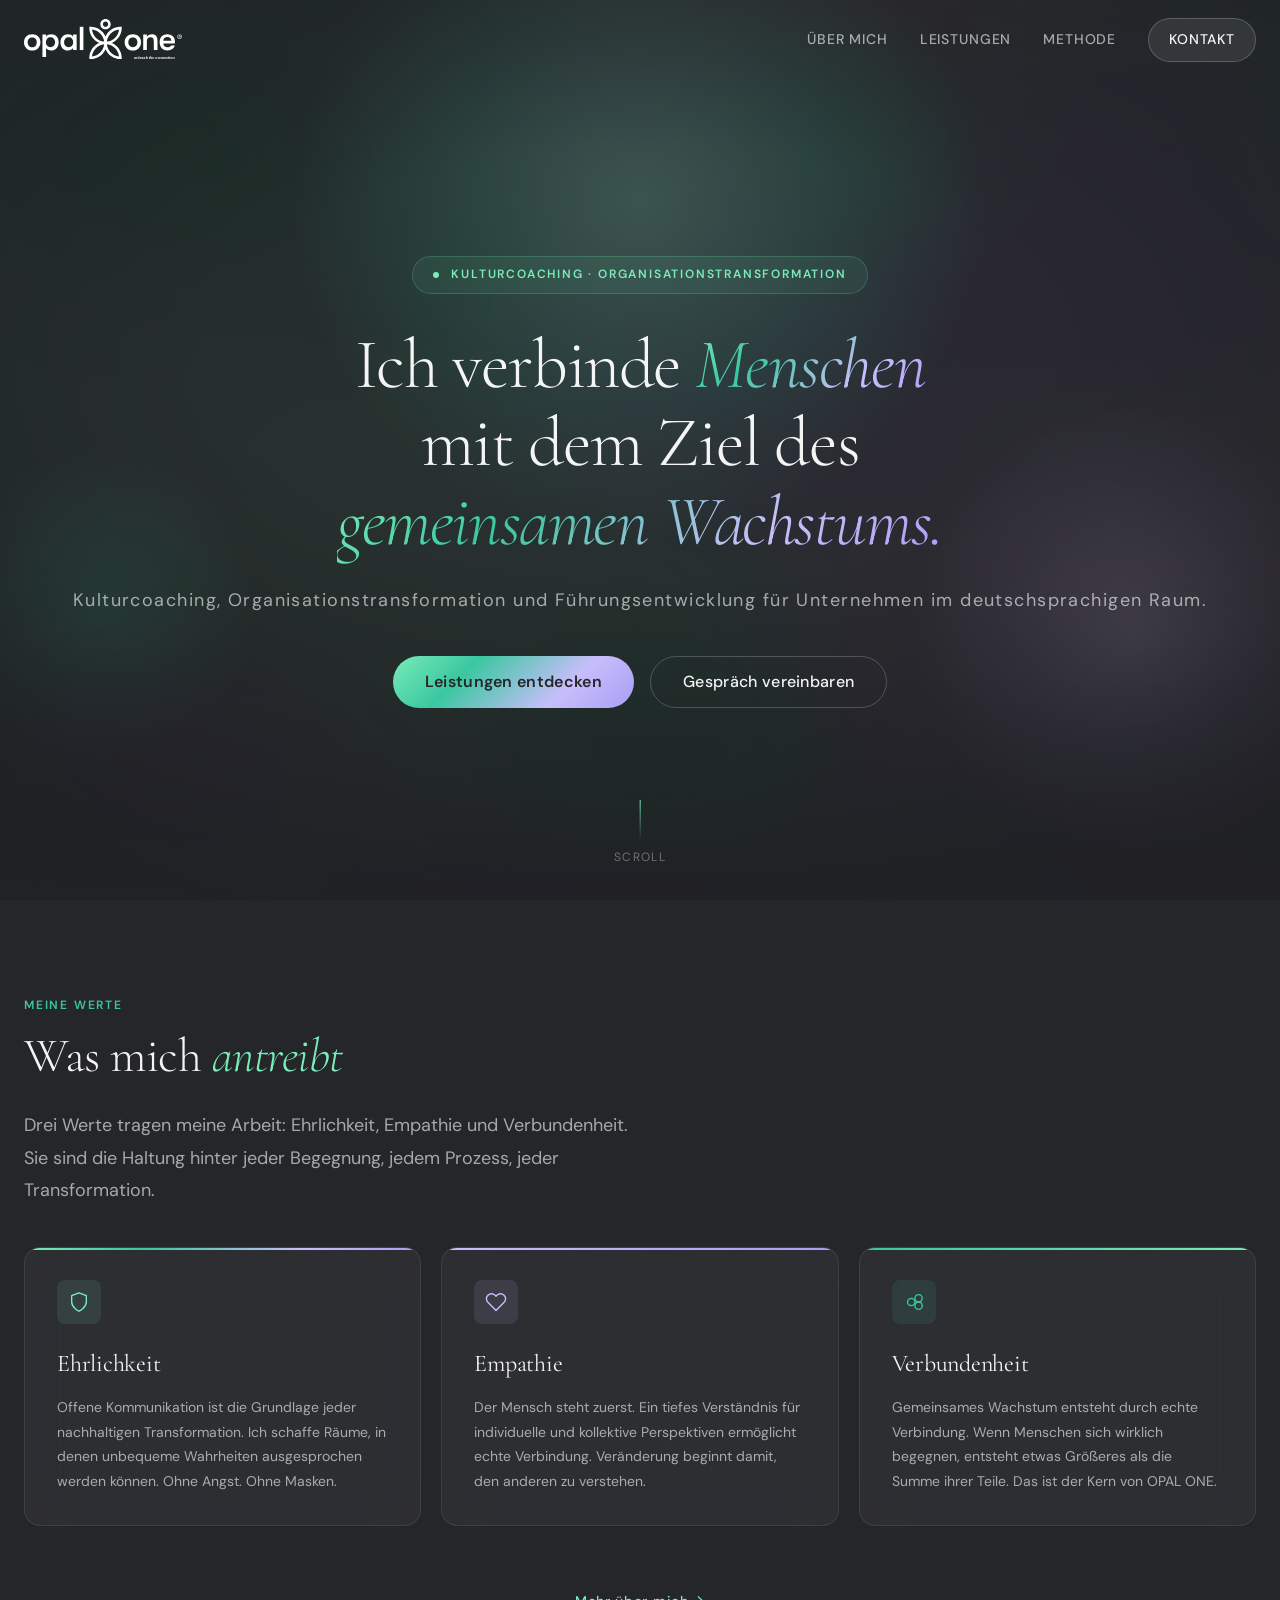
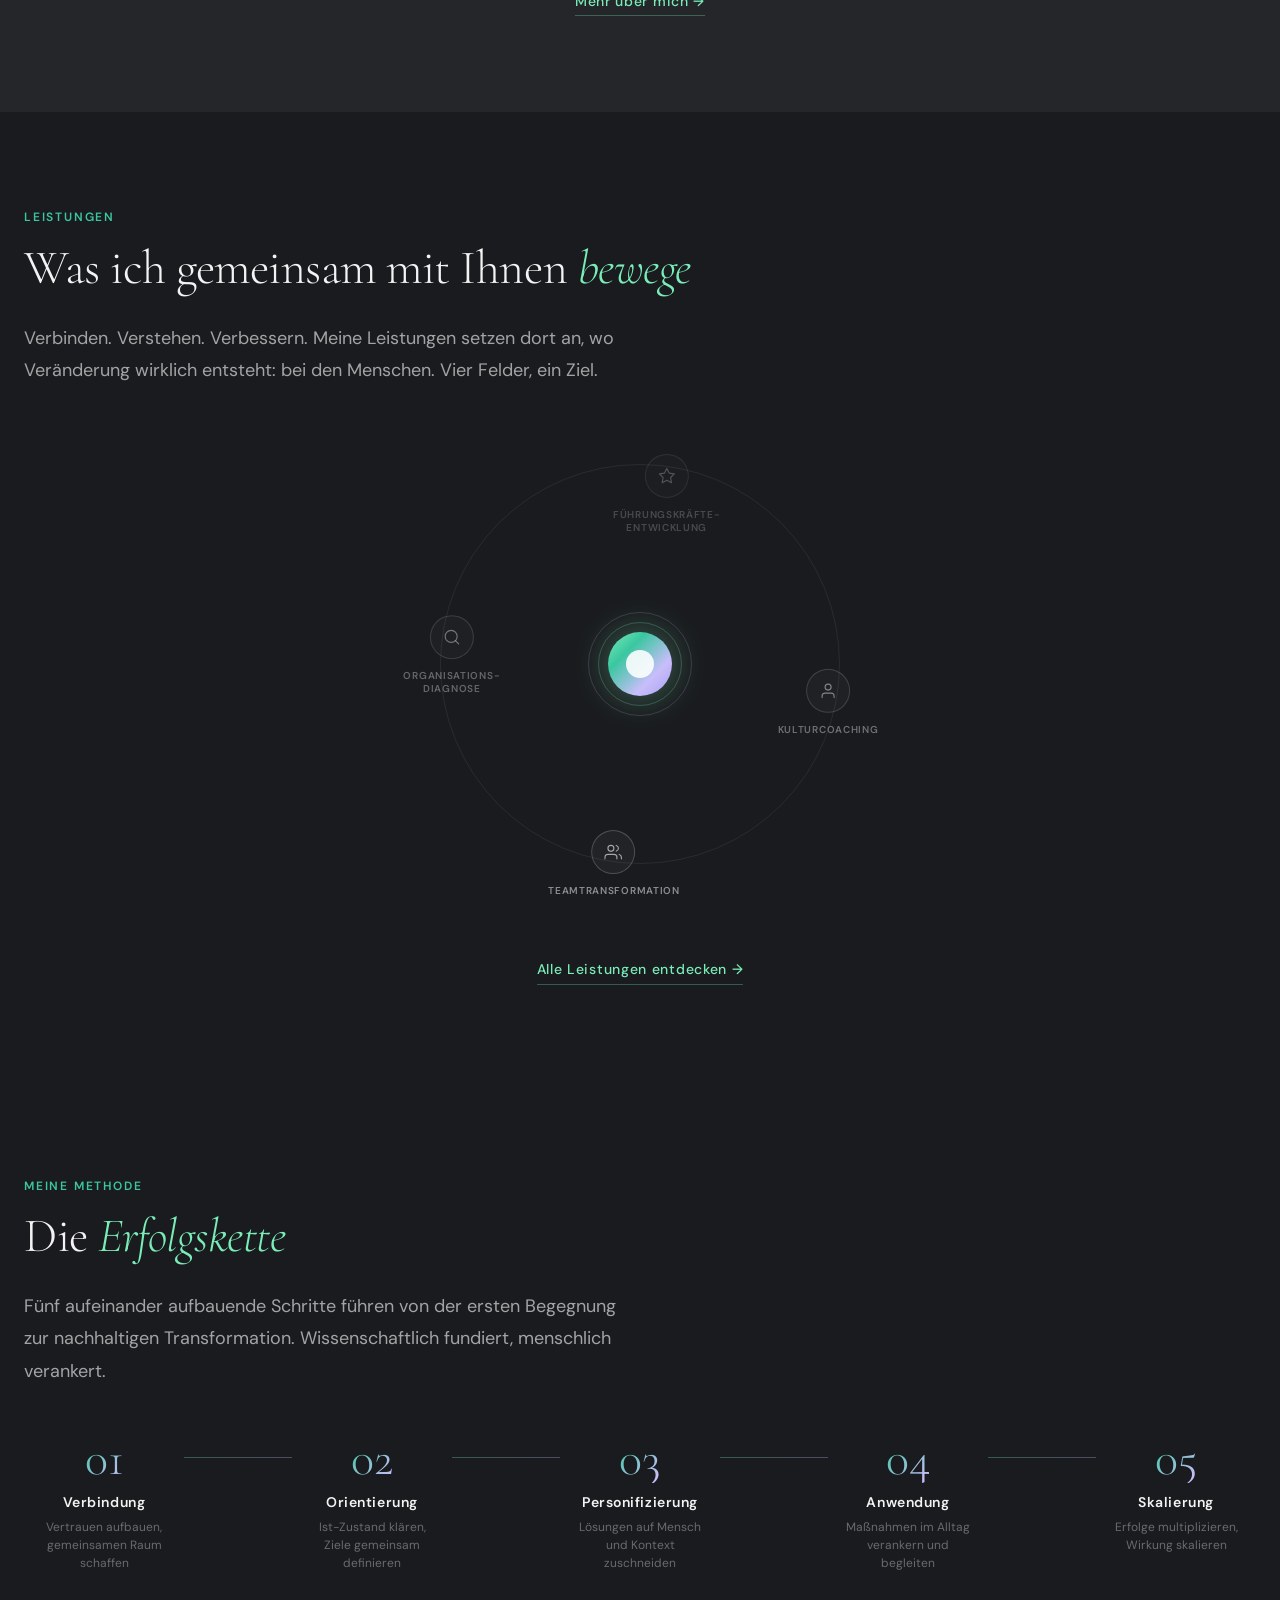
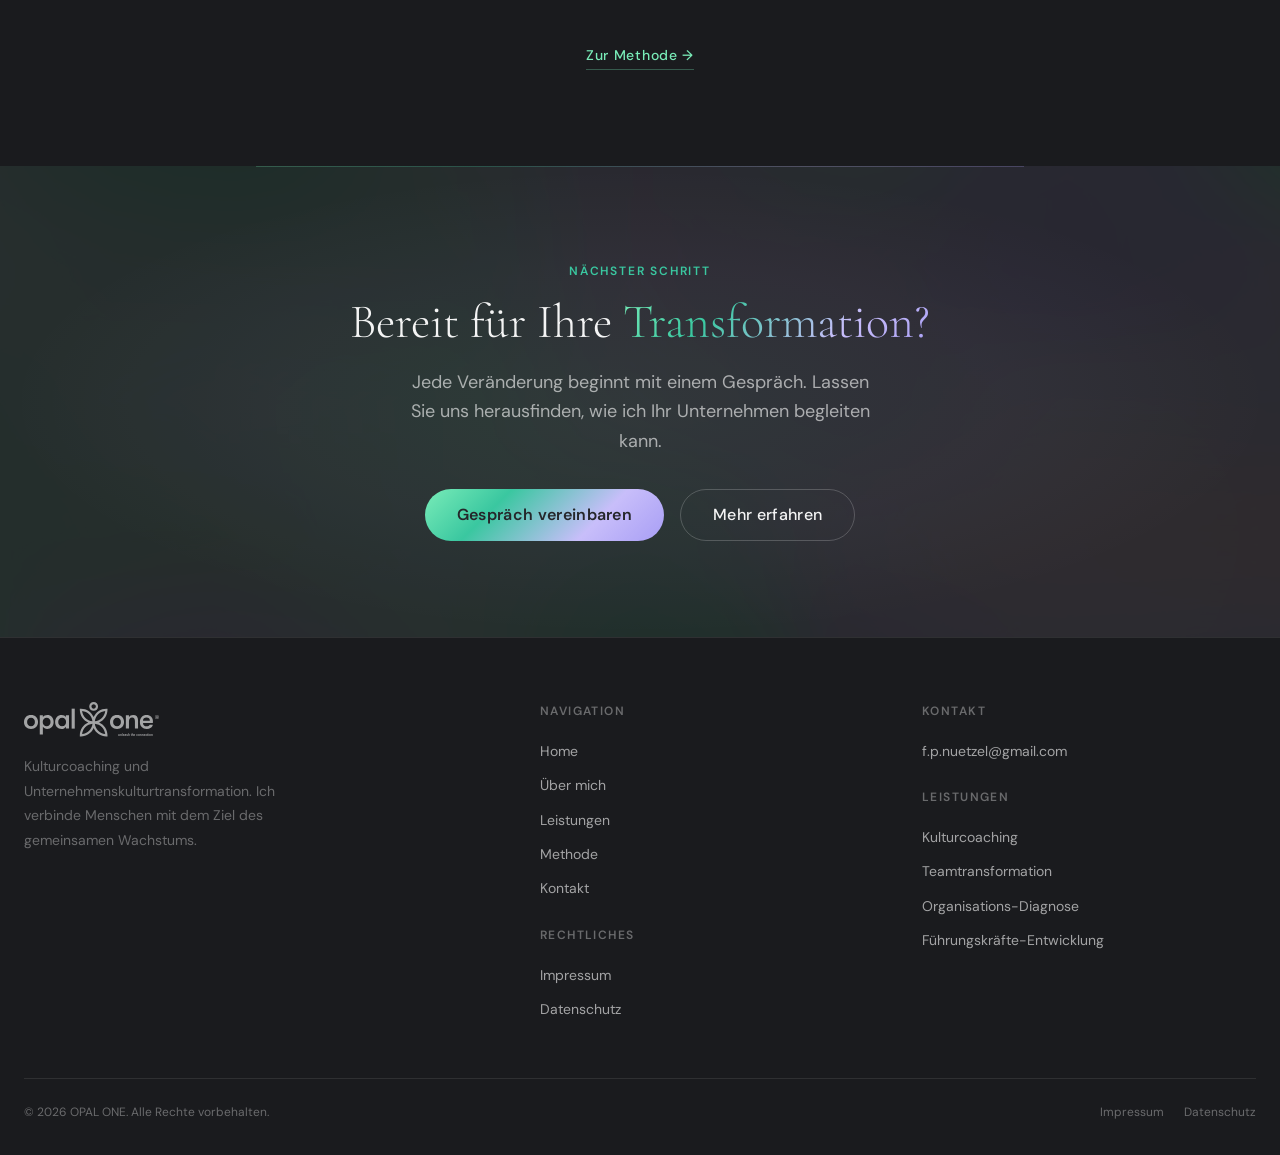
==== index.html @ 7bda6987 "Fix Hauser citation, value-based pricing, robots.txt, sitemap, canonicals - methode.html: Hauser (20" ====
<!DOCTYPE html>
<html lang="de">
<head>
  <meta charset="UTF-8">
  <meta name="viewport" content="width=device-width, initial-scale=1.0">
  <title>Kulturcoaching & Organisationstransformation | OPAL ONE</title>
  <meta name="description" content="Kulturcoaching, Organisationstransformation und Führungsentwicklung für nachhaltige Veränderung. Ich verbinde Menschen mit dem Ziel des gemeinsamen Wachstums. Bayreuth & deutschsprachiger Raum.">
  <link rel="icon" href="favicon.svg" type="image/svg+xml">
  <script type="application/ld+json">
  {
    "@context": "https://schema.org",
    "@type": "FAQPage",
    "mainEntity": [
      {
        "@type": "Question",
        "name": "Was ist Kulturcoaching?",
        "acceptedAnswer": {
          "@type": "Answer",
          "text": "Kulturcoaching begleitet Führungskräfte und Teams dabei, die Kultur ihrer Organisation bewusst zu gestalten. Im Mittelpunkt stehen Kommunikation, Vertrauen und Haltung. Anders als reine Prozessberatung setzt Kulturcoaching beim Menschen an, weil sich Kultur über das Verhalten von Menschen verändert, nicht über Strukturen allein."
        }
      },
      {
        "@type": "Question",
        "name": "Für welche Unternehmen eignet sich OPAL ONE?",
        "acceptedAnswer": {
          "@type": "Answer",
          "text": "Florian Nützel begleitet Geschäftsführer:innen, Führungskräfte und Organisationen in Veränderungsprozessen, besonders dann, wenn der menschliche Faktor über Gelingen oder Scheitern entscheidet, etwa bei Neuausrichtung, Wachstum oder Restrukturierung."
        }
      },
      {
        "@type": "Question",
        "name": "Wo arbeitet OPAL ONE?",
        "acceptedAnswer": {
          "@type": "Answer",
          "text": "OPAL ONE arbeitet von Bayreuth aus im gesamten deutschsprachigen Raum, online und vor Ort, je nach Bedarf."
        }
      }
    ]
  }
  </script>
  <link rel="stylesheet" href="css/styles.css">
  <link rel="canonical" href="https://opal-one.de/">
  <link rel="sitemap" type="application/xml" href="https://opal-one.de/sitemap.xml">
</head>
<body>

  <!-- ═══════════════════════════════════════════
       NAVIGATION
  ═══════════════════════════════════════════ -->
  <nav class="nav" role="navigation" aria-label="Hauptnavigation">
    <div class="nav-inner">
      <a href="index.html" class="nav-logo" aria-label="OPAL ONE – Zur Startseite">
        <img src="opal-one-logo-mit-claim.svg" alt="OPAL ONE">
      </a>
      <ul class="nav-links" role="list">
        <li><a href="ueber-uns.html">Über mich</a></li>
        <li><a href="leistungen.html">Leistungen</a></li>
        <li><a href="methode.html">Methode</a></li>
        <li><a href="kontakt.html" class="nav-cta">Kontakt</a></li>
      </ul>
      <button class="nav-hamburger" aria-label="Menü öffnen" aria-expanded="false" aria-controls="mobile-nav">
        <span></span><span></span><span></span>
      </button>
    </div>
  </nav>

  <nav class="nav-mobile" id="mobile-nav" aria-label="Mobile Navigation">
    <a href="ueber-uns.html">Über mich</a>
    <a href="leistungen.html">Leistungen</a>
    <a href="methode.html">Methode</a>
    <a href="kontakt.html">Kontakt</a>
  </nav>

  <main>

    <!-- ═══════════════════════════════════════════
         HERO
    ═══════════════════════════════════════════ -->
    <section class="hero" aria-label="Willkommen">
      <div class="hero-bg" aria-hidden="true">
        <div class="verlauf-overlay"></div>
        <div class="hero-orb hero-orb-1"></div>
        <div class="hero-orb hero-orb-2"></div>
        <div class="hero-orb hero-orb-3"></div>
      </div>

      <div class="hero-content container">
        <div class="hero-label fade-in-up">
          <span class="hero-label-dot" aria-hidden="true"></span>
          Kulturcoaching · Organisationstransformation
        </div>

        <h1 class="fade-in-up">
          Ich verbinde <em>Menschen</em><br>
          mit dem Ziel des<br>
          <em>gemeinsamen Wachstums.</em>
        </h1>

        <p class="hero-sub fade-in-up">
          Kulturcoaching, Organisationstransformation und Führungsentwicklung für Unternehmen im deutschsprachigen Raum.
        </p>

        <div class="hero-actions fade-in-up">
          <a href="leistungen.html" class="btn btn-primary">Leistungen entdecken</a>
          <a href="kontakt.html" class="btn btn-ghost">Gespräch vereinbaren</a>
        </div>
      </div>

      <div class="hero-scroll" aria-hidden="true">
        <div class="hero-scroll-line"></div>
        <span>Scroll</span>
      </div>
    </section>

    <!-- ═══════════════════════════════════════════
         WERTE PREVIEW
    ═══════════════════════════════════════════ -->
    <section class="section" aria-labelledby="values-heading">
      <div class="container">
        <span class="section-label fade-in-up">Meine Werte</span>
        <h2 class="section-title fade-in-up" id="values-heading">
          Was mich <em>antreibt</em>
        </h2>
        <p class="section-body fade-in-up">
          Drei Werte tragen meine Arbeit: Ehrlichkeit, Empathie und Verbundenheit. Sie sind die Haltung hinter jeder Begegnung, jedem Prozess, jeder Transformation.
        </p>

        <div class="values-grid">
          <!-- Ehrlichkeit -->
          <div class="glass-card value-card fade-in-up">
            <div class="value-card-accent jade" aria-hidden="true"></div>
            <div class="value-card-icon jade" aria-hidden="true">
              <svg width="22" height="22" viewBox="0 0 24 24" fill="none" stroke="currentColor" stroke-width="1.5" stroke-linecap="round" stroke-linejoin="round" style="color:var(--jade)" aria-hidden="true">
                <path d="M12 22s8-4 8-10V5l-8-3-8 3v7c0 6 8 10 8 10z"/>
              </svg>
            </div>
            <h3>Ehrlichkeit</h3>
            <p>Offene Kommunikation ist die Grundlage jeder nachhaltigen Transformation. Ich schaffe Räume, in denen unbequeme Wahrheiten ausgesprochen werden können. Ohne Angst. Ohne Masken.</p>
          </div>

          <!-- Empathie -->
          <div class="glass-card value-card fade-in-up">
            <div class="value-card-accent amethyst" aria-hidden="true"></div>
            <div class="value-card-icon amethyst" aria-hidden="true">
              <svg width="22" height="22" viewBox="0 0 24 24" fill="none" stroke="currentColor" stroke-width="1.5" stroke-linecap="round" stroke-linejoin="round" style="color:var(--amethyst)" aria-hidden="true">
                <path d="M20.84 4.61a5.5 5.5 0 0 0-7.78 0L12 5.67l-1.06-1.06a5.5 5.5 0 0 0-7.78 7.78l1.06 1.06L12 21.23l7.78-7.78 1.06-1.06a5.5 5.5 0 0 0 0-7.78z"/>
              </svg>
            </div>
            <h3>Empathie</h3>
            <p>Der Mensch steht zuerst. Ein tiefes Verständnis für individuelle und kollektive Perspektiven ermöglicht echte Verbindung. Veränderung beginnt damit, den anderen zu verstehen.</p>
          </div>

          <!-- Verbundenheit -->
          <div class="glass-card value-card fade-in-up">
            <div class="value-card-accent aventurin" aria-hidden="true"></div>
            <div class="value-card-icon aventurin" aria-hidden="true">
              <svg width="22" height="22" viewBox="0 0 24 24" fill="none" stroke="currentColor" stroke-width="1.5" stroke-linecap="round" stroke-linejoin="round" style="color:var(--aventurin)" aria-hidden="true">
                <circle cx="9" cy="12" r="4"/><circle cx="17" cy="8" r="4"/><circle cx="17" cy="16" r="4"/>
              </svg>
            </div>
            <h3>Verbundenheit</h3>
            <p>Gemeinsames Wachstum entsteht durch echte Verbindung. Wenn Menschen sich wirklich begegnen, entsteht etwas Größeres als die Summe ihrer Teile. Das ist der Kern von OPAL ONE.</p>
          </div>
        </div>

        <p style="margin-top:var(--sp-8);text-align:center;">
          <a href="ueber-uns.html" class="section-link">Mehr über mich &rarr;</a>
        </p>
      </div>
    </section>

    <!-- ═══════════════════════════════════════════
         LEISTUNGEN PREVIEW
    ═══════════════════════════════════════════ -->
    <section class="section section-dark" aria-labelledby="services-heading">
      <div class="container">
        <span class="section-label fade-in-up">Leistungen</span>
        <h2 class="section-title fade-in-up" id="services-heading">
          Was ich gemeinsam mit Ihnen <em>bewege</em>
        </h2>
        <p class="section-body fade-in-up">
          Verbinden. Verstehen. Verbessern. Meine Leistungen setzen dort an, wo Veränderung wirklich entsteht: bei den Menschen. Vier Felder, ein Ziel.
        </p>

        <!-- Orbital Services Timeline (built by JS) -->
        <div class="orb-wrap fade-in-up" id="orbital-services" role="list" aria-label="Leistungsübersicht"></div>

        <p style="margin-top:var(--sp-8);text-align:center;">
          <a href="leistungen.html" class="section-link">Alle Leistungen entdecken &rarr;</a>
        </p>
      </div>
    </section>

    <!-- ═══════════════════════════════════════════
         ERFOLGSKETTE PREVIEW
    ═══════════════════════════════════════════ -->
    <section class="section erfolgskette-section" aria-labelledby="kette-heading">
      <div class="container">
        <span class="section-label fade-in-up">Meine Methode</span>
        <h2 class="section-title fade-in-up" id="kette-heading">
          Die <em>Erfolgskette</em>
        </h2>
        <p class="section-body fade-in-up">
          Fünf aufeinander aufbauende Schritte führen von der ersten Begegnung zur nachhaltigen Transformation. Wissenschaftlich fundiert, menschlich verankert.
        </p>

        <div class="erfolgskette-row fade-in-up" role="list">
          <div class="erfolgskette-step" role="listitem">
            <div class="erfolgskette-num" aria-hidden="true">01</div>
            <h4>Verbindung</h4>
            <p>Vertrauen aufbauen, gemeinsamen Raum schaffen</p>
          </div>
          <div class="erfolgskette-connector" aria-hidden="true"></div>
          <div class="erfolgskette-step" role="listitem">
            <div class="erfolgskette-num" aria-hidden="true">02</div>
            <h4>Orientierung</h4>
            <p>Ist-Zustand klären, Ziele gemeinsam definieren</p>
          </div>
          <div class="erfolgskette-connector" aria-hidden="true"></div>
          <div class="erfolgskette-step" role="listitem">
            <div class="erfolgskette-num" aria-hidden="true">03</div>
            <h4>Personifizierung</h4>
            <p>Lösungen auf Mensch und Kontext zuschneiden</p>
          </div>
          <div class="erfolgskette-connector" aria-hidden="true"></div>
          <div class="erfolgskette-step" role="listitem">
            <div class="erfolgskette-num" aria-hidden="true">04</div>
            <h4>Anwendung</h4>
            <p>Maßnahmen im Alltag verankern und begleiten</p>
          </div>
          <div class="erfolgskette-connector" aria-hidden="true"></div>
          <div class="erfolgskette-step" role="listitem">
            <div class="erfolgskette-num" aria-hidden="true">05</div>
            <h4>Skalierung</h4>
            <p>Erfolge multiplizieren, Wirkung skalieren</p>
          </div>
        </div>

        <p style="margin-top:var(--sp-10);text-align:center;">
          <a href="methode.html" class="section-link">Zur Methode &rarr;</a>
        </p>
      </div>
    </section>

    <!-- ═══════════════════════════════════════════
         CTA SECTION
    ═══════════════════════════════════════════ -->
    <section class="cta-section" aria-labelledby="cta-heading">
      <div class="verlauf-overlay" aria-hidden="true"></div>
      <div class="cta-border-line" aria-hidden="true"></div>
      <div class="container">
        <span class="section-label fade-in-up" style="display:block;margin-bottom:var(--sp-3);">Nächster Schritt</span>
        <h2 class="fade-in-up" id="cta-heading">
          Bereit für Ihre <span class="text-gradient">Transformation?</span>
        </h2>
        <p class="fade-in-up">
          Jede Veränderung beginnt mit einem Gespräch. Lassen Sie uns herausfinden, wie ich Ihr Unternehmen begleiten kann.
        </p>
        <div class="cta-actions fade-in-up">
          <a href="kontakt.html" class="btn btn-primary">Gespräch vereinbaren</a>
          <a href="ueber-uns.html" class="btn btn-ghost">Mehr erfahren</a>
        </div>
      </div>
    </section>

  </main>

  <!-- ═══════════════════════════════════════════
       FOOTER
  ═══════════════════════════════════════════ -->
  <footer class="footer">
    <div class="container">
      <div class="footer-grid">
        <div class="footer-brand">
          <img src="opal-one-logo-mit-claim.svg" alt="OPAL ONE" class="footer-logo">
          <p>Kulturcoaching und Unternehmenskulturtransformation. Ich verbinde Menschen mit dem Ziel des gemeinsamen Wachstums.</p>
        </div>
        <div class="footer-col">
          <h4>Navigation</h4>
          <ul>
            <li><a href="index.html">Home</a></li>
            <li><a href="ueber-uns.html">Über mich</a></li>
            <li><a href="leistungen.html">Leistungen</a></li>
            <li><a href="methode.html">Methode</a></li>
            <li><a href="kontakt.html">Kontakt</a></li>
          </ul>
          <h4 style="margin-top:var(--sp-6);">Rechtliches</h4>
          <ul>
            <li><a href="impressum.html">Impressum</a></li>
            <li><a href="datenschutz.html">Datenschutz</a></li>
          </ul>
        </div>
        <div class="footer-col">
          <h4>Kontakt</h4>
          <ul>
            <li><a href="mailto:f.p.nuetzel@gmail.com">f.p.nuetzel@gmail.com</a></li>
          </ul>
          <div style="margin-top:var(--sp-6);">
            <h4>Leistungen</h4>
            <ul>
              <li><a href="leistungen.html">Kulturcoaching</a></li>
              <li><a href="leistungen.html">Teamtransformation</a></li>
              <li><a href="leistungen.html">Organisations-Diagnose</a></li>
              <li><a href="leistungen.html">Führungskräfte-Entwicklung</a></li>
            </ul>
          </div>
        </div>
      </div>
      <div class="footer-bottom">
        <p>&copy; 2026 OPAL ONE. Alle Rechte vorbehalten.</p>
        <div class="footer-legal">
          <a href="impressum.html">Impressum</a>
          <a href="datenschutz.html">Datenschutz</a>

        </div>
      </div>
    </div>
  </footer>

  <script src="js/main.js"></script>
</body>
</html>
---- css/styles.css ----
/* ============================================================
   OPAL ONE — Shared Stylesheet
   ============================================================ */

@import url('https://fonts.googleapis.com/css2?family=Cormorant+Garamond:ital,wght@0,300;0,400;0,500;0,600;1,300;1,400;1,500&family=DM+Sans:opsz,wght@9..40,300;9..40,400;9..40,500;9..40,600&family=Covered+By+Your+Grace&display=swap');

/* ============================================================
   DESIGN TOKENS
   ============================================================ */
:root {
  /* Brand Colors */
  --obsidian:       #25262a;
  --obsidian-deep:  #1a1b1e;
  --obsidian-mid:   #2e2f35;
  --jade:           #79ecb8;
  --amethyst:       #c8befa;
  --aventurin:      #3ac7a0;
  --karneol:        #f0876e;
  --magnesit:       #ffffff;
  --text-primary:   rgba(255, 255, 255, 0.95);
  --text-secondary: rgba(255, 255, 255, 0.6);
  --text-muted:     rgba(255, 255, 255, 0.35);

  /* Gradients */
  --gradient-opal:        linear-gradient(135deg, #79ecb8 0%, #3ac7a0 30%, #c8befa 70%, #a89ef5 100%);
  --gradient-opal-subtle: linear-gradient(135deg, rgba(121,236,184,0.6) 0%, rgba(58,199,160,0.6) 30%, rgba(200,190,250,0.6) 70%, rgba(168,158,245,0.6) 100%);
  --gradient-dark:        linear-gradient(160deg, #2e2f35 0%, #1a1b1e 100%);

  /* Glass */
  --glass:              rgba(255, 255, 255, 0.04);
  --glass-mid:          rgba(255, 255, 255, 0.08);
  --glass-border:       rgba(255, 255, 255, 0.09);
  --glass-border-hi:    rgba(255, 255, 255, 0.2);

  /* Typography */
  --font-heading: 'Cormorant Garamond', Georgia, serif;
  --font-body:    'DM Sans', system-ui, -apple-system, sans-serif;
  --font-accent:  'Covered By Your Grace', cursive;

  /* Type Scale */
  --text-xs:   0.75rem;
  --text-sm:   0.875rem;
  --text-base: 1rem;
  --text-lg:   1.125rem;
  --text-xl:   1.25rem;
  --text-2xl:  1.5rem;
  --text-3xl:  1.875rem;
  --text-4xl:  2.25rem;
  --text-5xl:  3rem;
  --text-6xl:  3.75rem;
  --text-7xl:  4.5rem;
  --text-8xl:  6rem;

  /* Spacing (4/8px base) */
  --sp-1:  0.25rem;
  --sp-2:  0.5rem;
  --sp-3:  0.75rem;
  --sp-4:  1rem;
  --sp-5:  1.25rem;
  --sp-6:  1.5rem;
  --sp-8:  2rem;
  --sp-10: 2.5rem;
  --sp-12: 3rem;
  --sp-16: 4rem;
  --sp-20: 5rem;
  --sp-24: 6rem;
  --sp-32: 8rem;

  /* Layout */
  --max-w:    1280px;
  --max-w-md: 960px;
  --max-w-sm: 720px;
  --nav-h:    80px;

  /* Radius */
  --r-sm:   8px;
  --r-md:   16px;
  --r-lg:   24px;
  --r-xl:   36px;
  --r-full: 9999px;

  /* Z-index */
  --z-nav:     40;
  --z-overlay: 100;
  --z-modal:   1000;

  /* Easing */
  --ease-out:    cubic-bezier(0.16, 1, 0.3, 1);
  --ease-in-out: cubic-bezier(0.45, 0, 0.55, 1);
  --dur-fast:  150ms;
  --dur-base:  300ms;
  --dur-slow:  500ms;
  --dur-morph: 600ms;
}

/* ============================================================
   RESET & BASE
   ============================================================ */
*, *::before, *::after { box-sizing: border-box; margin: 0; padding: 0; }

html {
  font-size: 16px;
  scroll-behavior: smooth;
  -webkit-text-size-adjust: 100%;
}

body {
  font-family: var(--font-body);
  font-size: var(--text-base);
  line-height: 1.65;
  color: var(--text-primary);
  background-color: var(--obsidian);
  overflow-x: hidden;
  -webkit-font-smoothing: antialiased;
  -moz-osx-font-smoothing: grayscale;
}

img, svg { display: block; max-width: 100%; }
a { color: inherit; text-decoration: none; }
ul, ol { list-style: none; }
button { font: inherit; cursor: pointer; border: none; background: none; }
input, textarea, select { font: inherit; }
main { display: block; }

/* ============================================================
   UTILITIES
   ============================================================ */
.container {
  width: 100%;
  max-width: var(--max-w);
  margin-inline: auto;
  padding-inline: var(--sp-6);
}
.container-md { max-width: var(--max-w-md); margin-inline: auto; padding-inline: var(--sp-6); }
.container-sm { max-width: var(--max-w-sm); margin-inline: auto; padding-inline: var(--sp-6); }

.sr-only {
  position: absolute; width: 1px; height: 1px;
  padding: 0; margin: -1px; overflow: hidden;
  clip: rect(0,0,0,0); white-space: nowrap; border: 0;
}

.text-gradient {
  background: var(--gradient-opal);
  -webkit-background-clip: text;
  -webkit-text-fill-color: transparent;
  background-clip: text;
}

/* ============================================================
   BUTTONS
   ============================================================ */
.btn {
  display: inline-flex;
  align-items: center;
  justify-content: center;
  gap: var(--sp-2);
  padding: var(--sp-3) var(--sp-8);
  border-radius: var(--r-full);
  font-family: var(--font-body);
  font-size: var(--text-base);
  font-weight: 500;
  letter-spacing: 0.02em;
  cursor: pointer;
  transition: all var(--dur-base) var(--ease-out);
  min-height: 48px;
  white-space: nowrap;
  position: relative;
}

.btn-primary {
  background: var(--gradient-opal);
  color: var(--obsidian);
  font-weight: 600;
}
.btn-primary:hover {
  transform: translateY(-2px);
  box-shadow: 0 8px 32px rgba(121, 236, 184, 0.35);
}

.btn-ghost {
  background: transparent;
  color: var(--text-primary);
  border: 1px solid var(--glass-border-hi);
}
.btn-ghost:hover {
  background: var(--glass-mid);
  border-color: rgba(255,255,255,0.35);
  transform: translateY(-2px);
}

.btn:focus-visible {
  outline: 2px solid var(--jade);
  outline-offset: 3px;
}

/* ============================================================
   GLASS CARD
   ============================================================ */
.glass-card {
  background: var(--glass);
  backdrop-filter: blur(20px);
  -webkit-backdrop-filter: blur(20px);
  border: 1px solid var(--glass-border);
  border-radius: var(--r-md);
  transition: border-color var(--dur-base) var(--ease-out),
              transform var(--dur-base) var(--ease-out),
              box-shadow var(--dur-base) var(--ease-out);
}
.glass-card:hover {
  border-color: rgba(255,255,255,0.18);
  transform: translateY(-4px);
  box-shadow: 0 20px 60px rgba(0,0,0,0.3);
}

/* ============================================================
   KEYFRAME ANIMATIONS
   ============================================================ */
@keyframes opal-pulse {
  0%   { transform: scale(1)    rotate(0deg);   filter: blur(60px) hue-rotate(0deg);   }
  25%  { transform: scale(1.08) rotate(90deg);  filter: blur(70px) hue-rotate(15deg);  }
  50%  { transform: scale(0.94) rotate(180deg); filter: blur(54px) hue-rotate(30deg);  }
  75%  { transform: scale(1.05) rotate(270deg); filter: blur(66px) hue-rotate(10deg);  }
  100% { transform: scale(1)    rotate(360deg); filter: blur(60px) hue-rotate(0deg);   }
}

@keyframes float {
  0%, 100% { transform: translateY(0);    }
  50%       { transform: translateY(-10px); }
}

@keyframes dot-pulse {
  0%, 100% { opacity: 1; transform: scale(1);   }
  50%       { opacity: 0.6; transform: scale(1.3); }
}

.fade-in-up {
  opacity: 0;
  transform: translateY(36px);
  transition: opacity var(--dur-morph) var(--ease-out),
              transform var(--dur-morph) var(--ease-out);
}
.fade-in-up.visible {
  opacity: 1;
  transform: translateY(0);
}
.fade-in-up:nth-child(2) { transition-delay: 80ms;  }
.fade-in-up:nth-child(3) { transition-delay: 160ms; }
.fade-in-up:nth-child(4) { transition-delay: 240ms; }
.fade-in-up:nth-child(5) { transition-delay: 320ms; }

@media (prefers-reduced-motion: reduce) {
  .fade-in-up { opacity: 1; transform: none; transition: none; }
  @keyframes opal-pulse { from, to { transform: none; filter: blur(60px); } }
  @keyframes float      { from, to { transform: none; } }
  @keyframes dot-pulse  { from, to { opacity: 1; transform: none; } }
}

/* ============================================================
   NAVIGATION
   ============================================================ */
.nav {
  position: fixed;
  top: 0; left: 0; right: 0;
  z-index: var(--z-nav);
  height: var(--nav-h);
  display: flex;
  align-items: center;
  transition: background var(--dur-base) var(--ease-out),
              backdrop-filter var(--dur-base),
              border-color var(--dur-base);
  border-bottom: 1px solid transparent;
}
.nav.scrolled {
  background: rgba(22, 23, 27, 0.94);
  backdrop-filter: blur(24px);
  -webkit-backdrop-filter: blur(24px);
  border-bottom-color: var(--glass-border);
}

.nav-inner {
  display: flex;
  align-items: center;
  justify-content: space-between;
  width: 100%;
  max-width: var(--max-w);
  margin-inline: auto;
  padding-inline: var(--sp-6);
}

.nav-logo {
  display: flex;
  align-items: center;
}
.nav-logo img {
  height: 42px;
  width: auto;
  filter: brightness(0) invert(1);
  display: block;
}

.nav-links {
  display: flex;
  align-items: center;
  gap: var(--sp-8);
}

.nav-links a {
  font-size: var(--text-sm);
  font-weight: 500;
  letter-spacing: 0.06em;
  text-transform: uppercase;
  color: var(--text-secondary);
  transition: color var(--dur-fast);
  padding: var(--sp-2) 0;
  position: relative;
  min-height: 44px;
  display: flex;
  align-items: center;
}
.nav-links a::after {
  content: '';
  position: absolute;
  bottom: -1px; left: 0;
  width: 0; height: 1px;
  background: var(--gradient-opal);
  transition: width var(--dur-base) var(--ease-out);
}
.nav-links a:hover,
.nav-links a.active { color: var(--text-primary); }
.nav-links a:hover::after,
.nav-links a.active::after { width: 100%; }

.nav-cta {
  padding: var(--sp-2) var(--sp-5) !important;
  background: var(--glass-mid) !important;
  border: 1px solid var(--glass-border-hi) !important;
  border-radius: var(--r-full) !important;
  color: var(--text-primary) !important;
  font-size: var(--text-sm) !important;
  transition: background var(--dur-base) !important;
}
.nav-cta:hover { background: rgba(255,255,255,0.13) !important; }
.nav-cta::after { display: none !important; }

/* Hamburger */
.nav-hamburger {
  display: none;
  flex-direction: column;
  gap: 5px;
  cursor: pointer;
  padding: var(--sp-2);
  min-width: 44px;
  min-height: 44px;
  align-items: center;
  justify-content: center;
}
.nav-hamburger span {
  display: block;
  width: 24px; height: 2px;
  background: var(--text-primary);
  border-radius: 2px;
  transition: all var(--dur-base) var(--ease-out);
}
.nav-hamburger.open span:nth-child(1) { transform: translateY(7px) rotate(45deg); }
.nav-hamburger.open span:nth-child(2) { opacity: 0; transform: scaleX(0); }
.nav-hamburger.open span:nth-child(3) { transform: translateY(-7px) rotate(-45deg); }

/* Mobile nav panel */
.nav-mobile {
  position: fixed;
  top: var(--nav-h); left: 0; right: 0;
  background: rgba(22, 23, 27, 0.98);
  backdrop-filter: blur(24px);
  -webkit-backdrop-filter: blur(24px);
  padding: var(--sp-6) var(--sp-6) var(--sp-8);
  display: flex;
  flex-direction: column;
  transform: translateY(-110%);
  opacity: 0;
  pointer-events: none;
  transition: transform var(--dur-slow) var(--ease-out),
              opacity var(--dur-base) var(--ease-out);
  z-index: calc(var(--z-nav) - 1);
  border-bottom: 1px solid var(--glass-border);
}
.nav-mobile.open {
  transform: translateY(0);
  opacity: 1;
  pointer-events: all;
}
.nav-mobile a {
  font-family: var(--font-heading);
  font-size: var(--text-2xl);
  font-weight: 400;
  color: var(--text-secondary);
  padding: var(--sp-4) 0;
  border-bottom: 1px solid var(--glass-border);
  transition: color var(--dur-fast);
  display: block;
}
.nav-mobile a:last-child { border-bottom: none; }
.nav-mobile a:hover, .nav-mobile a.active { color: var(--jade); }

/* ============================================================
   FOOTER
   ============================================================ */
.footer {
  background: var(--obsidian-deep);
  border-top: 1px solid var(--glass-border);
  padding: var(--sp-16) 0 var(--sp-8);
}
.footer-grid {
  display: grid;
  grid-template-columns: 1.4fr 1fr 1fr;
  gap: var(--sp-12);
  margin-bottom: var(--sp-12);
}
.footer-logo {
  height: 36px;
  width: auto;
  filter: brightness(0) invert(1);
  opacity: 0.6;
  margin-bottom: var(--sp-4);
}
.footer-legal {
  display: flex;
  align-items: center;
  gap: var(--sp-5);
}
.footer-legal a {
  font-size: var(--text-xs);
  color: var(--text-muted);
  transition: color var(--dur-fast);
}
.footer-legal a:hover { color: var(--jade); }
.footer-legal span {
  font-size: var(--text-xs);
  color: var(--text-muted);
}
.footer-brand p {
  font-size: var(--text-sm);
  color: var(--text-muted);
  line-height: 1.75;
  max-width: 280px;
}
.footer-col h4 {
  font-size: var(--text-xs);
  font-weight: 600;
  letter-spacing: 0.12em;
  text-transform: uppercase;
  color: var(--text-muted);
  margin-bottom: var(--sp-4);
}
.footer-col li { margin-bottom: var(--sp-2); }
.footer-col a {
  font-size: var(--text-sm);
  color: var(--text-secondary);
  transition: color var(--dur-fast);
}
.footer-col a:hover { color: var(--jade); }
.footer-bottom {
  display: flex;
  align-items: center;
  justify-content: space-between;
  padding-top: var(--sp-6);
  border-top: 1px solid var(--glass-border);
}
.footer-bottom p {
  font-size: var(--text-xs);
  color: var(--text-muted);
}

/* ============================================================
   HERO — HOME PAGE
   ============================================================ */
.hero {
  position: relative;
  min-height: 100dvh;
  display: flex;
  align-items: center;
  overflow: hidden;
  background: var(--obsidian-deep);
}
.hero-bg {
  position: absolute;
  inset: 0;
  overflow: hidden;
  pointer-events: none;
}
.hero-orb {
  position: absolute;
  border-radius: 50%;
  animation: opal-pulse 14s ease-in-out infinite;
}
.hero-orb-1 {
  width: 700px; height: 700px;
  top: -150px; left: 50%;
  transform: translateX(-50%);
  background: radial-gradient(ellipse, rgba(121,236,184,0.22) 0%, rgba(58,199,160,0.12) 40%, transparent 70%);
  animation-duration: 16s;
}
.hero-orb-2 {
  width: 450px; height: 450px;
  bottom: 5%; right: -80px;
  background: radial-gradient(ellipse, rgba(200,190,250,0.18) 0%, rgba(168,158,245,0.08) 40%, transparent 70%);
  animation-duration: 20s;
  animation-delay: -7s;
}
.hero-orb-3 {
  width: 320px; height: 320px;
  bottom: 15%; left: -60px;
  background: radial-gradient(ellipse, rgba(58,199,160,0.14) 0%, transparent 70%);
  animation-duration: 24s;
  animation-delay: -12s;
}
.hero-bg::after {
  content: '';
  position: absolute;
  inset: 0;
  background: radial-gradient(ellipse 80% 60% at 50% 40%, transparent 40%, rgba(26,27,30,0.6) 100%);
}
.hero-content {
  position: relative;
  z-index: 1;
  padding: calc(var(--nav-h) + var(--sp-16)) 0 var(--sp-20);
  text-align: center;
}
.hero-label {
  display: inline-flex;
  align-items: center;
  gap: var(--sp-3);
  font-size: var(--text-xs);
  font-weight: 600;
  letter-spacing: 0.15em;
  text-transform: uppercase;
  color: var(--jade);
  margin-bottom: var(--sp-8);
  padding: var(--sp-2) var(--sp-5);
  background: rgba(121,236,184,0.07);
  border: 1px solid rgba(121,236,184,0.2);
  border-radius: var(--r-full);
}
.hero-label-dot {
  width: 6px; height: 6px;
  border-radius: 50%;
  background: var(--jade);
  animation: dot-pulse 2.5s ease-in-out infinite;
}
.hero h1 {
  font-family: var(--font-heading);
  font-size: clamp(2.4rem, 5.5vw, 5rem);
  font-weight: 300;
  line-height: 1.12;
  letter-spacing: -0.02em;
  color: var(--text-primary);
  margin: 0 auto var(--sp-6);
  max-width: 860px;
}
.hero h1 em {
  font-style: italic;
  background: var(--gradient-opal);
  -webkit-background-clip: text;
  -webkit-text-fill-color: transparent;
  background-clip: text;
}
.hero-sub {
  font-size: var(--text-lg);
  color: var(--text-secondary);
  letter-spacing: 0.08em;
  margin-bottom: var(--sp-10);
}
.hero-actions {
  display: flex;
  gap: var(--sp-4);
  justify-content: center;
  flex-wrap: wrap;
}
.hero-scroll {
  position: absolute;
  bottom: var(--sp-8);
  left: 50%;
  transform: translateX(-50%);
  display: flex;
  flex-direction: column;
  align-items: center;
  gap: var(--sp-2);
  color: var(--text-muted);
  font-size: var(--text-xs);
  letter-spacing: 0.12em;
  text-transform: uppercase;
  animation: float 3.5s ease-in-out infinite;
}
.hero-scroll-line {
  width: 1px; height: 40px;
  background: linear-gradient(to bottom, var(--jade), transparent);
}

/* ============================================================
   PAGE HERO — INNER PAGES
   ============================================================ */
.page-hero {
  position: relative;
  padding: calc(var(--nav-h) + var(--sp-20)) 0 var(--sp-20);
  background: var(--obsidian-deep);
  overflow: hidden;
  text-align: center;
}
.page-hero::before {
  content: '';
  position: absolute;
  top: 0; left: 50%;
  transform: translateX(-50%);
  width: 900px; height: 500px;
  background: radial-gradient(ellipse,
    rgba(121,236,184,0.08) 0%,
    rgba(200,190,250,0.05) 40%,
    transparent 70%);
  filter: blur(30px);
  pointer-events: none;
}
.page-hero-label {
  font-size: var(--text-xs);
  font-weight: 600;
  letter-spacing: 0.15em;
  text-transform: uppercase;
  color: var(--aventurin);
  margin-bottom: var(--sp-4);
  position: relative;
}
.page-hero h1 {
  font-family: var(--font-heading);
  font-size: clamp(2.2rem, 5vw, 4.2rem);
  font-weight: 300;
  line-height: 1.18;
  letter-spacing: -0.01em;
  margin-bottom: var(--sp-4);
  position: relative;
}
.page-hero-sub {
  font-size: var(--text-lg);
  color: var(--text-secondary);
  max-width: 580px;
  margin: 0 auto;
  position: relative;
}

/* ============================================================
   SECTION COMMONS
   ============================================================ */
.section      { padding: var(--sp-24) 0; }
.section-sm   { padding: var(--sp-16) 0; }
.section-dark { background: var(--obsidian-deep); }

.section-label {
  font-size: var(--text-xs);
  font-weight: 600;
  letter-spacing: 0.15em;
  text-transform: uppercase;
  color: var(--aventurin);
  margin-bottom: var(--sp-3);
  display: block;
}
.section-title {
  font-family: var(--font-heading);
  font-size: clamp(var(--text-3xl), 4vw, var(--text-5xl));
  font-weight: 300;
  line-height: 1.2;
  letter-spacing: -0.01em;
  margin-bottom: var(--sp-6);
}
.section-title em { font-style: italic; color: var(--jade); }
.section-body {
  font-size: var(--text-lg);
  color: var(--text-secondary);
  line-height: 1.8;
  max-width: 620px;
}
.section-link {
  display: inline-block;
  margin-top: var(--sp-8);
  font-size: var(--text-sm);
  font-weight: 500;
  letter-spacing: 0.05em;
  color: var(--jade);
  border-bottom: 1px solid rgba(121,236,184,0.3);
  padding-bottom: 2px;
  transition: border-color var(--dur-fast), color var(--dur-fast);
}
.section-link:hover { color: var(--text-primary); border-color: var(--text-primary); }

.two-col {
  display: grid;
  grid-template-columns: 1fr 1fr;
  gap: var(--sp-16);
  align-items: center;
}
.two-col.reverse > :first-child { order: 2; }
.two-col.reverse > :last-child  { order: 1; }

/* ============================================================
   PURPOSE TEASER — HOME
   ============================================================ */
.purpose-section {
  padding: var(--sp-24) 0;
  background: var(--obsidian-deep);
}
.purpose-inner {
  display: flex;
  align-items: center;
  gap: var(--sp-16);
}
.purpose-text { flex: 1; }
.purpose-quote {
  font-family: var(--font-accent);
  font-size: clamp(1.7rem, 3vw, 2.5rem);
  line-height: 1.45;
  color: var(--text-primary);
  margin-bottom: var(--sp-5);
}
.purpose-tagline {
  font-size: var(--text-sm);
  letter-spacing: 0.22em;
  text-transform: uppercase;
  color: var(--jade);
  font-weight: 500;
}

/* Intersecting Circles Motif */
.circles-motif {
  flex: 0 0 300px;
  position: relative;
  height: 300px;
}
.circle {
  position: absolute;
  border-radius: 50%;
}
.circle-1 {
  width: 190px; height: 190px;
  top: 15px; left: 15px;
  border: 1px solid rgba(121,236,184,0.28);
  background: rgba(121,236,184,0.025);
}
.circle-2 {
  width: 190px; height: 190px;
  top: 15px; right: 15px;
  border: 1px solid rgba(200,190,250,0.28);
  background: rgba(200,190,250,0.025);
}
.circle-3 {
  width: 155px; height: 155px;
  bottom: 15px; left: 50%;
  transform: translateX(-50%);
  border: 1px solid rgba(58,199,160,0.28);
  background: rgba(58,199,160,0.025);
}
.circle-center-dot {
  position: absolute;
  width: 10px; height: 10px;
  border-radius: 50%;
  background: var(--gradient-opal);
  top: 50%; left: 50%;
  transform: translate(-50%, -50%);
  box-shadow: 0 0 16px rgba(121,236,184,0.7);
  animation: dot-pulse 3s ease-in-out infinite;
}

/* ============================================================
   VALUES PREVIEW — HOME
   ============================================================ */
.values-grid {
  display: grid;
  grid-template-columns: repeat(3, 1fr);
  gap: var(--sp-5);
  margin-top: var(--sp-10);
}
.value-card { padding: var(--sp-8); position: relative; overflow: hidden; }
.value-card-accent {
  position: absolute;
  top: 0; left: 0; right: 0;
  height: 2px;
}
.value-card-accent.jade     { background: var(--gradient-opal); }
.value-card-accent.amethyst { background: linear-gradient(90deg, var(--amethyst), #a89ef5); }
.value-card-accent.aventurin{ background: linear-gradient(90deg, var(--aventurin), var(--jade)); }

.value-card-icon {
  width: 44px; height: 44px;
  border-radius: var(--r-sm);
  display: flex; align-items: center; justify-content: center;
  margin-bottom: var(--sp-5);
}
.value-card-icon.jade      { background: rgba(121,236,184,0.1); }
.value-card-icon.amethyst  { background: rgba(200,190,250,0.1); }
.value-card-icon.aventurin { background: rgba(58,199,160,0.1);  }

.value-card h3 {
  font-family: var(--font-heading);
  font-size: var(--text-2xl);
  font-weight: 400;
  letter-spacing: -0.01em;
  margin-bottom: var(--sp-3);
}
.value-card p {
  font-size: var(--text-sm);
  color: var(--text-secondary);
  line-height: 1.75;
}

/* ============================================================
   SERVICES PREVIEW — HOME
   ============================================================ */
.services-grid {
  display: grid;
  grid-template-columns: repeat(2, 1fr);
  gap: var(--sp-4);
  margin-top: var(--sp-10);
}
.service-tile {
  padding: var(--sp-7);
  border-radius: var(--r-md);
  background: var(--glass);
  border: 1px solid var(--glass-border);
  transition: all var(--dur-base) var(--ease-out);
  cursor: default;
}
.service-tile:hover {
  border-color: rgba(121,236,184,0.28);
  background: rgba(121,236,184,0.03);
  transform: translateY(-3px);
}
.service-tile-num {
  font-family: var(--font-heading);
  font-size: var(--text-4xl);
  font-weight: 300;
  line-height: 1;
  background: var(--gradient-opal);
  -webkit-background-clip: text;
  -webkit-text-fill-color: transparent;
  background-clip: text;
  margin-bottom: var(--sp-4);
}
.service-tile-icon {
  width: 36px; height: 36px;
  margin-bottom: var(--sp-3);
  color: var(--jade);
}
.service-tile h3 {
  font-family: var(--font-heading);
  font-size: var(--text-xl);
  font-weight: 500;
  margin-bottom: var(--sp-2);
}
.service-tile p {
  font-size: var(--text-sm);
  color: var(--text-secondary);
  line-height: 1.65;
}

/* ============================================================
   ERFOLGSKETTE PREVIEW — HOME
   ============================================================ */
.erfolgskette-section { background: var(--obsidian-deep); }
.erfolgskette-row {
  display: flex;
  align-items: flex-start;
  gap: 0;
  margin-top: var(--sp-12);
}
.erfolgskette-connector {
  flex: 1;
  height: 1px;
  background: linear-gradient(90deg, var(--jade), var(--amethyst));
  margin-top: 22px;
  opacity: 0.3;
  min-width: 20px;
}
.erfolgskette-step {
  flex: 0 0 auto;
  text-align: center;
  width: 160px;
  padding: 0 var(--sp-3);
}
.erfolgskette-num {
  font-family: var(--font-heading);
  font-size: var(--text-5xl);
  font-weight: 300;
  line-height: 1;
  background: var(--gradient-opal);
  -webkit-background-clip: text;
  -webkit-text-fill-color: transparent;
  background-clip: text;
  margin-bottom: var(--sp-2);
}
.erfolgskette-step h4 {
  font-size: var(--text-sm);
  font-weight: 600;
  letter-spacing: 0.04em;
  margin-bottom: var(--sp-1);
}
.erfolgskette-step p {
  font-size: var(--text-xs);
  color: var(--text-muted);
  line-height: 1.5;
}

/* ============================================================
   CTA SECTION
   ============================================================ */
.cta-section {
  position: relative;
  padding: var(--sp-24) 0;
  background: var(--obsidian-deep);
  text-align: center;
  overflow: hidden;
}
.cta-section::before {
  content: '';
  position: absolute;
  inset: 0;
  background: radial-gradient(ellipse at 50% 50%,
    rgba(121,236,184,0.07) 0%,
    rgba(200,190,250,0.04) 40%,
    transparent 70%);
  pointer-events: none;
}
.cta-border-line {
  position: absolute;
  top: 0; left: 50%;
  transform: translateX(-50%);
  width: 60%; height: 1px;
  background: var(--gradient-opal);
  opacity: 0.25;
}
.cta-section h2 {
  font-family: var(--font-heading);
  font-size: clamp(var(--text-3xl), 4vw, var(--text-5xl));
  font-weight: 300;
  line-height: 1.2;
  margin-bottom: var(--sp-4);
  position: relative;
}
.cta-section p {
  font-size: var(--text-lg);
  color: var(--text-secondary);
  max-width: 480px;
  margin: 0 auto var(--sp-8);
  position: relative;
}
.cta-actions {
  display: flex;
  gap: var(--sp-4);
  justify-content: center;
  flex-wrap: wrap;
  position: relative;
}

/* ============================================================
   PAGE: ÜBER UNS — OPAL GRAPHIC
   ============================================================ */
.opal-graphic {
  position: relative;
  height: 380px;
  display: flex;
  align-items: center;
  justify-content: center;
}
.opal-layer {
  position: absolute;
  border-radius: 50%;
}
.opal-layer-1 {
  width: 320px; height: 320px;
  background: radial-gradient(ellipse, rgba(121,236,184,0.14) 0%, rgba(58,199,160,0.07) 50%, transparent 70%);
  filter: blur(16px);
  animation: opal-pulse 11s ease-in-out infinite;
}
.opal-layer-2 {
  width: 220px; height: 220px;
  background: radial-gradient(ellipse, rgba(200,190,250,0.18) 0%, transparent 70%);
  filter: blur(8px);
  animation: opal-pulse 15s ease-in-out infinite reverse;
  animation-delay: -4s;
}
.opal-layer-3 {
  width: 130px; height: 130px;
  background: var(--gradient-opal);
  filter: blur(3px);
  opacity: 0.55;
  animation: opal-pulse 9s ease-in-out infinite;
  animation-delay: -2s;
}
.opal-gem {
  position: relative;
  width: 72px; height: 72px;
  background: var(--gradient-opal);
  clip-path: polygon(50% 0%, 100% 38%, 82% 100%, 18% 100%, 0% 38%);
  box-shadow: 0 0 40px rgba(121,236,184,0.45);
}

/* Opal properties */
.opal-props {
  display: grid;
  grid-template-columns: 1fr 1fr;
  gap: var(--sp-4);
  margin-top: var(--sp-8);
}
.opal-prop {
  padding: var(--sp-5) var(--sp-5) var(--sp-5) var(--sp-4);
  border-left: 2px solid;
}
.opal-prop:nth-child(1) { border-color: var(--jade); }
.opal-prop:nth-child(2) { border-color: var(--amethyst); }
.opal-prop:nth-child(3) { border-color: var(--aventurin); }
.opal-prop:nth-child(4) { border-color: var(--karneol); }
.opal-prop-label {
  font-size: var(--text-xs);
  letter-spacing: 0.1em;
  text-transform: uppercase;
  color: var(--text-muted);
  margin-bottom: var(--sp-1);
}
.opal-prop h4 {
  font-family: var(--font-heading);
  font-size: var(--text-xl);
  font-weight: 400;
}
.opal-prop p {
  font-size: var(--text-sm);
  color: var(--text-secondary);
  margin-top: var(--sp-1);
  line-height: 1.6;
}

/* Founder block */
.founder-block {
  display: grid;
  grid-template-columns: 220px 1fr;
  gap: var(--sp-12);
  align-items: center;
}
.founder-photo {
  width: 220px; height: 280px;
  border-radius: var(--r-lg);
  background: linear-gradient(160deg,
    rgba(121,236,184,0.08) 0%,
    rgba(200,190,250,0.08) 100%);
  border: 1px solid var(--glass-border);
  display: flex;
  align-items: center;
  justify-content: center;
  color: var(--text-muted);
  font-size: var(--text-sm);
  text-align: center;
  flex-shrink: 0;
}
.founder-quote {
  font-family: var(--font-accent);
  font-size: clamp(1.7rem, 2.5vw, 2.3rem);
  color: var(--text-primary);
  line-height: 1.45;
  margin-bottom: var(--sp-5);
}
.founder-name {
  font-size: var(--text-sm);
  font-weight: 600;
  letter-spacing: 0.06em;
  text-transform: uppercase;
  color: var(--jade);
  margin-bottom: var(--sp-3);
}
.founder-bio {
  font-size: var(--text-base);
  color: var(--text-secondary);
  line-height: 1.8;
}

/* Vision/Mission */
.vision-tagline {
  font-family: var(--font-heading);
  font-size: clamp(var(--text-3xl), 5vw, var(--text-6xl));
  font-weight: 300;
  letter-spacing: 0.08em;
  text-align: center;
  background: var(--gradient-opal);
  -webkit-background-clip: text;
  -webkit-text-fill-color: transparent;
  background-clip: text;
  margin-bottom: var(--sp-12);
}
.vm-grid {
  display: grid;
  grid-template-columns: 1fr 1fr;
  gap: var(--sp-8);
}
.vm-block {
  padding: var(--sp-8) 0 var(--sp-8) var(--sp-8);
  border-top: 2px solid var(--glass-border);
  border-left: 2px solid var(--glass-border);
}
.vm-block h3 {
  font-family: var(--font-heading);
  font-size: var(--text-2xl);
  font-weight: 400;
  margin-bottom: var(--sp-4);
  color: var(--jade);
}
.vm-block p { color: var(--text-secondary); line-height: 1.8; }

/* Werte depth */
.wert-block {
  display: grid;
  grid-template-columns: minmax(min-content, 320px) 1fr;
  gap: var(--sp-12);
  padding: var(--sp-10) 0;
  border-bottom: 1px solid var(--glass-border);
  align-items: start;
}
.wert-block:last-child { border-bottom: none; }
.wert-num {
  font-size: var(--text-xs);
  letter-spacing: 0.15em;
  color: var(--text-muted);
  text-transform: uppercase;
  margin-bottom: var(--sp-2);
}
.wert-title {
  font-family: var(--font-heading);
  font-size: clamp(var(--text-3xl), 3.5vw, var(--text-4xl));
  font-weight: 300;
  line-height: 1.1;
  white-space: nowrap;
}
.wert-text h4 {
  font-family: var(--font-heading);
  font-size: var(--text-xl);
  font-weight: 500;
  color: var(--jade);
  margin-bottom: var(--sp-3);
}
.wert-text p {
  color: var(--text-secondary);
  line-height: 1.8;
  margin-bottom: var(--sp-4);
}
.wert-text p:last-child { margin-bottom: 0; }

/* Zielgruppe */
.zielgruppe-grid {
  display: grid;
  grid-template-columns: repeat(3, 1fr);
  gap: var(--sp-5);
  margin-top: var(--sp-10);
}
.zielgruppe-card {
  padding: var(--sp-8);
  position: relative;
  overflow: hidden;
}
.zielgruppe-big-num {
  font-family: var(--font-heading);
  font-size: var(--text-8xl);
  font-weight: 300;
  line-height: 1;
  position: absolute;
  top: var(--sp-3); right: var(--sp-5);
  background: var(--gradient-opal);
  -webkit-background-clip: text;
  -webkit-text-fill-color: transparent;
  background-clip: text;
  opacity: 0.15;
}
.zielgruppe-card h3 {
  font-family: var(--font-heading);
  font-size: var(--text-2xl);
  font-weight: 400;
  margin-bottom: var(--sp-3);
  position: relative;
}
.zielgruppe-card p {
  font-size: var(--text-sm);
  color: var(--text-secondary);
  line-height: 1.75;
  position: relative;
}

/* ============================================================
   PAGE: LEISTUNGEN
   ============================================================ */
.leistungen-section { padding-top: var(--sp-8); }
.leistung-block {
  display: grid;
  grid-template-columns: 1fr 1fr;
  gap: var(--sp-16);
  align-items: center;
  padding: var(--sp-16) 0;
  border-bottom: 1px solid var(--glass-border);
}
.leistung-block:first-child { padding-top: 0; }
.leistung-block:last-of-type { border-bottom: none; }

.leistung-visual {
  position: relative;
  height: 340px;
  display: flex;
  align-items: center;
  justify-content: center;
}
.leistung-visual-ring {
  width: 240px; height: 240px;
  border-radius: 50%;
  position: relative;
  display: flex;
  align-items: center;
  justify-content: center;
}
.leistung-visual-ring::before {
  content: '';
  position: absolute;
  inset: 0;
  border-radius: 50%;
  border: 1.5px solid transparent;
  background: var(--gradient-opal) border-box;
  -webkit-mask: linear-gradient(#fff 0 0) padding-box, linear-gradient(#fff 0 0);
  mask: linear-gradient(#fff 0 0) padding-box, linear-gradient(#fff 0 0);
  -webkit-mask-composite: destination-out;
  mask-composite: exclude;
}
.leistung-visual-inner {
  width: 200px; height: 200px;
  border-radius: 50%;
  background: radial-gradient(ellipse,
    rgba(121,236,184,0.07),
    rgba(200,190,250,0.04),
    transparent 80%);
  display: flex;
  align-items: center;
  justify-content: center;
}
.leistung-icon-large {
  width: 72px; height: 72px;
  color: var(--jade);
  opacity: 0.65;
}
/* Opal-Icon in Leistungs-Ring (110px) */
.leistung-visual-inner .opal-icon {
  width: 110px;
  height: 110px;
  background-size: 550px 551px;
}
.leistung-visual-inner .icon-lotus       { background-position: -220px -440.8px; }
.leistung-visual-inner .icon-two-people  { background-position: -330px -330.6px; }
.leistung-visual-inner .icon-eye         { background-position: -110px 0; }
.leistung-visual-inner .icon-crown       { background-position: 0 -330.6px; }
.leistung-big-num {
  position: absolute;
  top: 50%;
  left: 50%;
  transform: translate(-50%, -50%);
  font-family: var(--font-heading);
  font-size: clamp(6rem, 10vw, 9rem);
  font-weight: 300;
  line-height: 1;
  background: var(--gradient-opal);
  -webkit-background-clip: text;
  -webkit-text-fill-color: transparent;
  background-clip: text;
  opacity: 0.12;
  white-space: nowrap;
  pointer-events: none;
}

.leistung-label {
  display: flex;
  align-items: center;
  gap: var(--sp-2);
  font-size: var(--text-xs);
  letter-spacing: 0.15em;
  text-transform: uppercase;
  color: var(--aventurin);
  margin-bottom: var(--sp-4);
}
.leistung-label::before {
  content: '';
  display: block;
  width: 18px; height: 1px;
  background: var(--aventurin);
}
.leistung-content h2 {
  font-family: var(--font-heading);
  font-size: clamp(var(--text-3xl), 3.5vw, var(--text-4xl));
  font-weight: 300;
  line-height: 1.2;
  margin-bottom: var(--sp-5);
}
.leistung-content p {
  color: var(--text-secondary);
  line-height: 1.8;
  margin-bottom: var(--sp-6);
}
.leistung-outcomes {
  margin-bottom: var(--sp-8);
}
.leistung-outcomes li {
  display: flex;
  align-items: flex-start;
  gap: var(--sp-3);
  padding: var(--sp-3) 0;
  font-size: var(--text-sm);
  color: var(--text-secondary);
  border-bottom: 1px solid var(--glass-border);
}
.leistung-outcomes li:last-child { border-bottom: none; }
.leistung-outcomes li::before {
  content: '';
  display: block;
  width: 5px; height: 5px;
  border-radius: 50%;
  background: var(--jade);
  flex-shrink: 0;
  margin-top: 9px;
}

/* Process teaser */
.process-teaser {
  margin-top: var(--sp-16);
  background: linear-gradient(135deg, rgba(121,236,184,0.05), rgba(200,190,250,0.05));
  border: 1px solid var(--glass-border);
  border-radius: var(--r-xl);
  padding: var(--sp-12) var(--sp-12);
  display: flex;
  align-items: center;
  justify-content: space-between;
  gap: var(--sp-8);
}
.process-teaser-text h3 {
  font-family: var(--font-heading);
  font-size: var(--text-2xl);
  font-weight: 400;
  margin-bottom: var(--sp-2);
}
.process-teaser-text p {
  color: var(--text-secondary);
  font-size: var(--text-base);
}

/* ============================================================
   PAGE: METHODE
   ============================================================ */
.erfolgskette-full {
  margin-top: var(--sp-12);
  position: relative;
}
.erfolgskette-full::before {
  content: '';
  position: absolute;
  top: 0;
  left: 39px;
  bottom: 0;
  width: 1px;
  background: linear-gradient(to bottom, var(--jade), var(--amethyst), transparent);
  opacity: 0.25;
}
.erfolgskette-full-step {
  display: grid;
  grid-template-columns: 80px 1fr;
  gap: var(--sp-8);
  padding: var(--sp-8) 0;
  border-bottom: 1px solid var(--glass-border);
  position: relative;
}
.erfolgskette-full-step:last-child { border-bottom: none; }
.erfolgskette-full-num {
  font-family: var(--font-heading);
  font-size: var(--text-5xl);
  font-weight: 300;
  line-height: 1;
  background: var(--gradient-opal);
  -webkit-background-clip: text;
  -webkit-text-fill-color: transparent;
  background-clip: text;
  text-align: center;
  position: relative;
  z-index: 1;
}
.erfolgskette-full-content h3 {
  font-family: var(--font-heading);
  font-size: var(--text-3xl);
  font-weight: 400;
  margin-bottom: var(--sp-3);
}
.erfolgskette-full-content p {
  color: var(--text-secondary);
  line-height: 1.8;
  max-width: 640px;
}

/* Impact areas */
.impact-grid {
  display: grid;
  grid-template-columns: repeat(4, 1fr);
  gap: var(--sp-4);
  margin-top: var(--sp-10);
}
.impact-tile {
  padding: var(--sp-8) var(--sp-4);
  text-align: center;
  border-radius: var(--r-full);
  aspect-ratio: 1;
  display: flex;
  flex-direction: column;
  align-items: center;
  justify-content: center;
  border: 1px solid var(--glass-border);
  background: var(--glass);
  transition: all var(--dur-base) var(--ease-out);
}
.impact-tile:hover {
  border-color: rgba(121,236,184,0.35);
  transform: scale(1.04);
  background: rgba(121,236,184,0.03);
}
.impact-tile-icon {
  margin: 0 auto var(--sp-4);
  display: flex;
  align-items: center;
  justify-content: center;
  color: var(--jade);
}
.impact-tile h4 {
  font-family: var(--font-heading);
  font-size: var(--text-lg);
  font-weight: 500;
  margin-bottom: var(--sp-1);
}
.impact-tile p {
  font-size: var(--text-xs);
  color: var(--text-muted);
  line-height: 1.5;
}

/* Research */
.research-section {
  border-radius: var(--r-xl);
  padding: var(--sp-12);
  border: 1px solid var(--glass-border);
  background: rgba(255,255,255,0.02);
}
.research-section h2 {
  font-family: var(--font-heading);
  font-size: clamp(var(--text-3xl), 3.5vw, var(--text-4xl));
  font-weight: 300;
  margin-bottom: var(--sp-2);
}
.research-section .section-label { margin-bottom: var(--sp-2); }
.research-section .research-lead {
  font-size: var(--text-lg);
  color: var(--text-secondary);
  max-width: 600px;
  line-height: 1.7;
  margin-bottom: var(--sp-10);
}
.research-points {
  display: grid;
  grid-template-columns: repeat(3, 1fr);
  gap: var(--sp-8);
  margin-bottom: var(--sp-8);
}
.research-point {
  padding: var(--sp-5) var(--sp-5) var(--sp-5) var(--sp-4);
  border-left: 2px solid var(--jade);
  border-left-color: var(--jade);
}
.research-point:nth-child(2) { border-left-color: var(--amethyst); }
.research-point:nth-child(3) { border-left-color: var(--aventurin); }
.research-point p {
  font-size: var(--text-base);
  color: var(--text-secondary);
  line-height: 1.75;
}
.research-quote {
  text-align: center;
  padding: var(--sp-8) var(--sp-12);
  border-top: 1px solid var(--glass-border);
}
.research-quote blockquote {
  font-family: var(--font-heading);
  font-size: clamp(var(--text-xl), 2.5vw, var(--text-2xl));
  font-weight: 300;
  font-style: italic;
  color: var(--text-secondary);
  line-height: 1.55;
}
.research-quote cite {
  display: block;
  margin-top: var(--sp-3);
  font-style: normal;
  font-size: var(--text-xs);
  letter-spacing: 0.1em;
  text-transform: uppercase;
  color: var(--text-muted);
}

/* ============================================================
   PAGE: KONTAKT
   ============================================================ */
.kontakt-grid {
  display: grid;
  grid-template-columns: 1fr 1.2fr;
  gap: var(--sp-16);
  align-items: start;
}
.kontakt-intro {
  font-family: var(--font-heading);
  font-size: var(--text-2xl);
  font-weight: 300;
  line-height: 1.4;
  color: var(--text-secondary);
  margin-bottom: var(--sp-8);
}
.kontakt-detail {
  display: flex;
  align-items: flex-start;
  gap: var(--sp-4);
  padding: var(--sp-5) 0;
  border-bottom: 1px solid var(--glass-border);
}
.kontakt-detail:first-of-type { border-top: 1px solid var(--glass-border); }
.kontakt-detail-icon {
  width: 20px; height: 20px;
  color: var(--jade);
  flex-shrink: 0;
  margin-top: 3px;
}
.kontakt-detail-label {
  font-size: var(--text-xs);
  letter-spacing: 0.1em;
  text-transform: uppercase;
  color: var(--text-muted);
  margin-bottom: var(--sp-1);
}
.kontakt-detail-value {
  font-size: var(--text-base);
  color: var(--text-primary);
}
.kontakt-detail-value a { transition: color var(--dur-fast); }
.kontakt-detail-value a:hover { color: var(--jade); }

/* Contact form */
.contact-form {
  display: flex;
  flex-direction: column;
  gap: var(--sp-5);
}
.form-group {
  display: flex;
  flex-direction: column;
  gap: var(--sp-2);
}
.form-group label {
  font-size: var(--text-sm);
  font-weight: 500;
  color: var(--text-secondary);
  letter-spacing: 0.03em;
}
.form-group label span { color: var(--jade); }
.form-group input,
.form-group textarea {
  background: var(--glass);
  border: 1px solid var(--glass-border);
  border-radius: var(--r-sm);
  padding: var(--sp-3) var(--sp-4);
  color: var(--text-primary);
  font-size: var(--text-base);
  min-height: 48px;
  transition: border-color var(--dur-base);
  width: 100%;
}
.form-group input:focus,
.form-group textarea:focus {
  outline: none;
  border-color: rgba(121,236,184,0.45);
}
.form-group input::placeholder,
.form-group textarea::placeholder { color: var(--text-muted); }
.form-group textarea { min-height: 150px; resize: vertical; }

.form-row {
  display: grid;
  grid-template-columns: 1fr 1fr;
  gap: var(--sp-4);
}
.form-submit { display: flex; flex-direction: column; gap: var(--sp-3); }
.form-note {
  font-size: var(--text-xs);
  color: var(--text-muted);
  line-height: 1.6;
}

.form-success {
  display: none;
  padding: var(--sp-10);
  text-align: center;
  border: 1px solid rgba(121,236,184,0.25);
  border-radius: var(--r-md);
  background: rgba(121,236,184,0.04);
}
.form-success.visible { display: block; }
.form-success h3 {
  font-family: var(--font-heading);
  font-size: var(--text-3xl);
  font-weight: 300;
  color: var(--jade);
  margin-bottom: var(--sp-3);
}
.form-success p { color: var(--text-secondary); }

/* ============================================================
   FAQ
   ============================================================ */
.faq-wrap { margin-top: var(--sp-10); max-width: 720px; }
.faq-item { border-bottom: 1px solid var(--glass-border); padding: var(--sp-5) 0; }
.faq-item:last-child { border-bottom: none; }
.faq-q {
  font-family: var(--font-heading);
  font-size: var(--text-xl);
  font-weight: 400;
  color: var(--text-primary);
  margin-bottom: var(--sp-3);
  line-height: 1.3;
}
.faq-a {
  font-size: var(--text-base);
  color: var(--text-secondary);
  line-height: 1.8;
}

/* Closing statement */
.closing-statement {
  text-align: center;
  padding: var(--sp-20) 0 var(--sp-12);
}
.closing-handwritten {
  font-family: var(--font-accent);
  font-size: clamp(2rem, 4vw, 3.2rem);
  color: var(--jade);
  margin-bottom: var(--sp-2);
}
.closing-sub {
  font-size: var(--text-sm);
  color: var(--text-muted);
  letter-spacing: 0.1em;
}

/* ============================================================
   OPAL VERLAUF — Overlay
   ============================================================ */
.verlauf-overlay {
  position: absolute;
  inset: 0;
  background-image: url('../opal-verlauf.jpg');
  background-size: cover;
  background-position: center;
  opacity: 0.09;
  mix-blend-mode: screen;
  pointer-events: none;
  z-index: 0;
}
.hero-bg .verlauf-overlay { z-index: 0; }

/* ============================================================
   OPAL ICONS — Sprite (1875×1880px, 5×5 grid, 76px display)
   ============================================================ */
.opal-icon {
  width: 76px;
  height: 76px;
  border-radius: 50%;
  overflow: hidden;
  background-image: url('../icons/23-03_Opal-Icons-Korr1.png');
  background-size: 380px 381px;
  background-repeat: no-repeat;
  flex-shrink: 0;
}
/* col×76, row×76.2  */
.icon-eye         { background-position:  -76px    0;       } /* (1,0) */
.icon-crown       { background-position:    0    -228.6px;  } /* (0,3) */
.icon-two-people  { background-position: -228px  -228.6px;  } /* (3,3) */
.icon-lotus       { background-position: -152px  -304.8px;  } /* (2,4) */
.icon-open-head   { background-position:  -76px  -152.4px;  } /* (1,2) */
.icon-plants-hand { background-position:  -76px  -228.6px;  } /* (1,3) */
.icon-butterfly   { background-position: -152px  -228.6px;  } /* (2,3) */

/* Impact-tile variant (88px — passt gut in die großen Kreise) */
.opal-icon.sz-sm {
  width: 88px;
  height: 88px;
  background-size: 440px 441px;
}
.sz-sm.icon-eye         { background-position:  -88px    0;      }
.sz-sm.icon-crown       { background-position:    0    -264.6px; }
.sz-sm.icon-two-people  { background-position: -264px  -264.6px; }
.sz-sm.icon-lotus       { background-position: -176px  -352.8px; }
.sz-sm.icon-open-head   { background-position:  -88px  -176.4px; }
.sz-sm.icon-plants-hand { background-position:  -88px  -264.6px; }
.sz-sm.icon-butterfly   { background-position: -176px  -264.6px; }

/* ============================================================
   EDELSTEINE — Real Stone Images
   ============================================================ */
.opal-stone-wrap {
  position: relative;
  display: flex;
  align-items: center;
  justify-content: center;
  height: 380px;
}
.opal-stone-main {
  max-height: 280px;
  width: auto;
  filter: drop-shadow(0 24px 64px rgba(121,236,184,0.3))
          drop-shadow(0 0 120px rgba(200,190,250,0.2));
  animation: float 5s ease-in-out infinite;
}
.opal-prop-stone {
  width: 44px;
  height: 44px;
  object-fit: contain;
  flex-shrink: 0;
  filter: drop-shadow(0 4px 10px rgba(0,0,0,0.5));
  margin-top: 2px;
}
.opal-prop {
  display: flex;
  align-items: flex-start;
  gap: var(--sp-3);
}
.opal-prop-body { flex: 1; }

/* ============================================================
   BRAND MOCKUPS
   ============================================================ */
.mockup-grid {
  display: grid;
  grid-template-columns: 1fr 1fr;
  gap: var(--sp-8);
  margin-top: var(--sp-10);
}
.mockup-item {
  border-radius: var(--r-lg);
  overflow: hidden;
  border: 1px solid var(--glass-border);
  background: var(--glass);
}
.mockup-item img {
  width: 100%;
  display: block;
  transition: transform var(--dur-slow) var(--ease-out);
}
.mockup-item:hover img { transform: scale(1.04); }

@media (max-width: 768px) {
  .opal-stone-wrap { height: 240px; }
  .opal-stone-main { max-height: 180px; }
  .mockup-grid     { grid-template-columns: 1fr; }
}

/* ============================================================
   ORBITAL SERVICES TIMELINE
   ============================================================ */
.orb-wrap { margin-top: var(--sp-12); }

.orb-stage {
  position: relative;
  height: 460px;
  display: flex;
  align-items: center;
  justify-content: center;
  overflow: visible;
}

/* Orbit ring */
.orb-ring {
  position: absolute;
  width: 400px;
  height: 400px;
  border-radius: 50%;
  border: 1px solid rgba(255, 255, 255, 0.07);
  pointer-events: none;
}

/* Center orb */
.orb-center {
  position: absolute;
  width: 64px;
  height: 64px;
  display: flex;
  align-items: center;
  justify-content: center;
  z-index: 10;
  pointer-events: none;
}
.orb-center-ring {
  position: absolute;
  border-radius: 50%;
  border: 1px solid;
  animation: orb-ping 2.2s ease-out infinite;
}
.orb-ring-1 { width: 84px;  height: 84px;  border-color: rgba(121,236,184,0.25); }
.orb-ring-2 { width: 104px; height: 104px; border-color: rgba(200,190,250,0.18); animation-delay: 0.8s; }
.orb-center-inner {
  width: 64px; height: 64px;
  border-radius: 50%;
  background: var(--gradient-opal);
  display: flex; align-items: center; justify-content: center;
  box-shadow: 0 0 36px rgba(121,236,184,0.4);
  animation: orb-glow 3s ease-in-out infinite;
}
.orb-center-inner::after {
  content: '';
  width: 28px; height: 28px;
  border-radius: 50%;
  background: rgba(255,255,255,0.88);
  backdrop-filter: blur(8px);
}

/* Nodes */
.orb-node {
  position: absolute;
  left: 50%; top: 50%;
  width: 44px; height: 44px;
  cursor: pointer;
  display: flex;
  flex-direction: column;
  align-items: center;
  transition: opacity 0.6s var(--ease-out);
}
.orb-node-glow {
  position: absolute;
  width: 68px; height: 68px;
  border-radius: 50%;
  background: radial-gradient(circle, rgba(121,236,184,0.18) 0%, transparent 70%);
  top: -12px; left: -12px;
  pointer-events: none;
  opacity: 0;
  transition: opacity var(--dur-base);
}
.orb-node:hover .orb-node-glow,
.orb-node.is-active .orb-node-glow,
.orb-node.is-related .orb-node-glow { opacity: 1; }

.orb-node-btn {
  width: 44px; height: 44px;
  border-radius: 50%;
  display: flex; align-items: center; justify-content: center;
  background: rgba(255,255,255,0.04);
  border: 1.5px solid rgba(255,255,255,0.2);
  transition: all var(--dur-base) var(--ease-out);
  position: relative;
}
.orb-node-btn svg { stroke: rgba(255,255,255,0.6); flex-shrink: 0; }

.orb-node:hover .orb-node-btn             { border-color: var(--jade); background: rgba(121,236,184,0.09); }
.orb-node:hover .orb-node-btn svg         { stroke: var(--jade); }

.orb-node.is-active .orb-node-btn {
  background: var(--gradient-opal);
  border-color: var(--jade);
  transform: scale(1.35);
  box-shadow: 0 0 28px rgba(121,236,184,0.55);
}
.orb-node.is-active .orb-node-btn svg { stroke: var(--obsidian); }

.orb-node.is-related .orb-node-btn {
  border-color: rgba(121,236,184,0.7);
  background: rgba(121,236,184,0.08);
  animation: orb-node-pulse 1.8s ease-in-out infinite;
}
.orb-node.is-related .orb-node-btn svg { stroke: var(--jade); }

.orb-node.is-dim .orb-node-btn { border-color: rgba(255,255,255,0.08); }
.orb-node.is-dim .orb-node-btn svg { stroke: rgba(255,255,255,0.2); }

.orb-node-title {
  position: absolute;
  top: calc(100% + 10px);
  left: 50%;
  transform: translateX(-50%);
  white-space: nowrap;
  font-size: 10px;
  font-weight: 600;
  letter-spacing: 0.07em;
  text-transform: uppercase;
  color: rgba(255,255,255,0.5);
  transition: color var(--dur-base);
  pointer-events: none;
  text-align: center;
  max-width: 130px;
  white-space: normal;
  line-height: 1.3;
}
.orb-node:hover .orb-node-title            { color: rgba(255,255,255,0.9); }
.orb-node.is-active .orb-node-title        { color: var(--jade); }
.orb-node.is-related .orb-node-title       { color: rgba(121,236,184,0.85); }
.orb-node.is-dim .orb-node-title           { color: rgba(255,255,255,0.18); }

/* Detail panel */
.orb-detail {
  max-height: 0;
  overflow: hidden;
  transition: max-height 0.45s var(--ease-out);
}
.orb-detail.is-open { max-height: 300px; }

.orb-detail-card {
  margin: var(--sp-5) auto 0;
  max-width: 640px;
  background: rgba(255,255,255,0.03);
  border: 1px solid rgba(255,255,255,0.1);
  border-top: 1px solid rgba(121,236,184,0.25);
  border-radius: var(--r-md);
  padding: var(--sp-6) var(--sp-8);
}
.orb-detail-header {
  display: flex;
  align-items: center;
  justify-content: space-between;
  margin-bottom: var(--sp-3);
}
.orb-detail-label {
  font-size: var(--text-xs);
  font-weight: 600;
  letter-spacing: 0.12em;
  text-transform: uppercase;
  color: var(--aventurin);
}
.orb-detail-close {
  width: 28px; height: 28px;
  border-radius: 50%;
  background: rgba(255,255,255,0.05);
  border: 1px solid var(--glass-border);
  display: flex; align-items: center; justify-content: center;
  color: var(--text-muted);
  cursor: pointer;
  transition: all var(--dur-fast);
}
.orb-detail-close:hover { background: rgba(255,255,255,0.12); color: var(--text-primary); }
.orb-detail-title {
  font-family: var(--font-heading);
  font-size: var(--text-2xl);
  font-weight: 400;
  margin-bottom: var(--sp-3);
}
.orb-detail-text {
  font-size: var(--text-sm);
  color: var(--text-secondary);
  line-height: 1.78;
  margin-bottom: var(--sp-4);
}
.orb-detail-footer {
  display: flex;
  align-items: center;
  justify-content: space-between;
  flex-wrap: wrap;
  gap: var(--sp-3);
  padding-top: var(--sp-4);
  border-top: 1px solid var(--glass-border);
}
.orb-related-wrap {
  display: flex;
  align-items: center;
  gap: var(--sp-2);
  flex-wrap: wrap;
}
.orb-related-label {
  font-size: var(--text-xs);
  color: var(--text-muted);
  letter-spacing: 0.05em;
}
.orb-related-btn {
  font-size: var(--text-xs);
  font-weight: 500;
  color: var(--jade);
  background: rgba(121,236,184,0.07);
  border: 1px solid rgba(121,236,184,0.2);
  border-radius: var(--r-full);
  padding: 3px 10px;
  cursor: pointer;
  transition: all var(--dur-fast);
  letter-spacing: 0.03em;
}
.orb-related-btn:hover { background: rgba(121,236,184,0.15); border-color: var(--jade); }
.orb-detail-link {
  display: inline-flex;
  align-items: center;
  gap: var(--sp-2);
  font-size: var(--text-sm);
  font-weight: 500;
  color: var(--jade);
  border-bottom: 1px solid rgba(121,236,184,0.3);
  padding-bottom: 2px;
  transition: color var(--dur-fast), border-color var(--dur-fast);
  white-space: nowrap;
}
.orb-detail-link:hover { color: var(--text-primary); border-color: var(--text-primary); }

/* Keyframes */
@keyframes orb-ping {
  0%   { transform: scale(1);   opacity: 0.8; }
  100% { transform: scale(1.9); opacity: 0;   }
}
@keyframes orb-glow {
  0%, 100% { box-shadow: 0 0 36px rgba(121,236,184,0.4); }
  50%       { box-shadow: 0 0 56px rgba(121,236,184,0.65); }
}
@keyframes orb-node-pulse {
  0%, 100% { box-shadow: 0 0 0 0   rgba(121,236,184,0.35); }
  50%       { box-shadow: 0 0 0 8px rgba(121,236,184,0);    }
}

/* ============================================================
   RESPONSIVE
   ============================================================ */
@media (max-width: 1024px) {
  .footer-grid { grid-template-columns: 1fr 1fr; }
  .erfolgskette-row { flex-wrap: wrap; gap: var(--sp-5); justify-content: center; }
  .erfolgskette-connector { display: none; }
  .erfolgskette-step { width: 140px; }
  .impact-grid { grid-template-columns: repeat(2, 1fr); }
  .leistung-block { gap: var(--sp-10); }
  .research-points { grid-template-columns: 1fr; gap: var(--sp-5); }
}

@media (max-width: 768px) {
  :root { --nav-h: 68px; }

  .nav-links   { display: none; }
  .nav-hamburger { display: flex; }

  .two-col,
  .two-col.reverse { grid-template-columns: 1fr; }
  .two-col.reverse > :first-child,
  .two-col.reverse > :last-child { order: unset; }

  .values-grid   { grid-template-columns: 1fr; }
  .services-grid { grid-template-columns: 1fr; }

  .purpose-inner { flex-direction: column; }
  .circles-motif { width: 260px; height: 260px; flex: none; }

  .footer-grid   { grid-template-columns: 1fr; gap: var(--sp-8); }
  .footer-bottom { flex-direction: column; gap: var(--sp-3); text-align: center; }

  .leistung-block             { grid-template-columns: 1fr; }
  .leistung-block.reverse > * { order: unset; }
  .leistung-visual            { height: 220px; }

  .erfolgskette-full::before { display: none; }
  .erfolgskette-full-step    { grid-template-columns: 60px 1fr; gap: var(--sp-5); }

  .vm-grid          { grid-template-columns: 1fr; }
  .founder-block    { grid-template-columns: 1fr; }
  .opal-props       { grid-template-columns: 1fr; }
  .wert-block       { grid-template-columns: 1fr; gap: var(--sp-4); }
  .zielgruppe-grid  { grid-template-columns: 1fr; }

  .kontakt-grid { grid-template-columns: 1fr; }
  .form-row     { grid-template-columns: 1fr; }

  .process-teaser { flex-direction: column; text-align: center; }
  .research-section { padding: var(--sp-8); }
  .research-quote { padding: var(--sp-6) 0 0; }

  .hero-actions { flex-direction: column; align-items: center; }
  .cta-actions  { flex-direction: column; align-items: center; }

  .orb-stage  { height: 380px; }
  .orb-ring   { width: 320px; height: 320px; }
  .orb-detail.is-open { max-height: 360px; }
  .orb-detail-card { padding: var(--sp-5); }
  .orb-detail-footer { flex-direction: column; align-items: flex-start; }
}

@media (max-width: 480px) {
  :root {
    --sp-24: 4rem;
    --sp-20: 3.5rem;
    --sp-16: 3rem;
  }
  .container { padding-inline: var(--sp-4); }
  .erfolgskette-step { width: calc(50% - var(--sp-4)); }
  .impact-grid { grid-template-columns: 1fr 1fr; }
  .research-section { padding: var(--sp-6); }
  .orb-stage { height: 310px; }
  .orb-ring  { width: 260px; height: 260px; }
  .orb-node-title { font-size: 9px; max-width: 80px; }
}

@media (min-width: 1440px) {
  :root { --max-w: 1360px; }
}
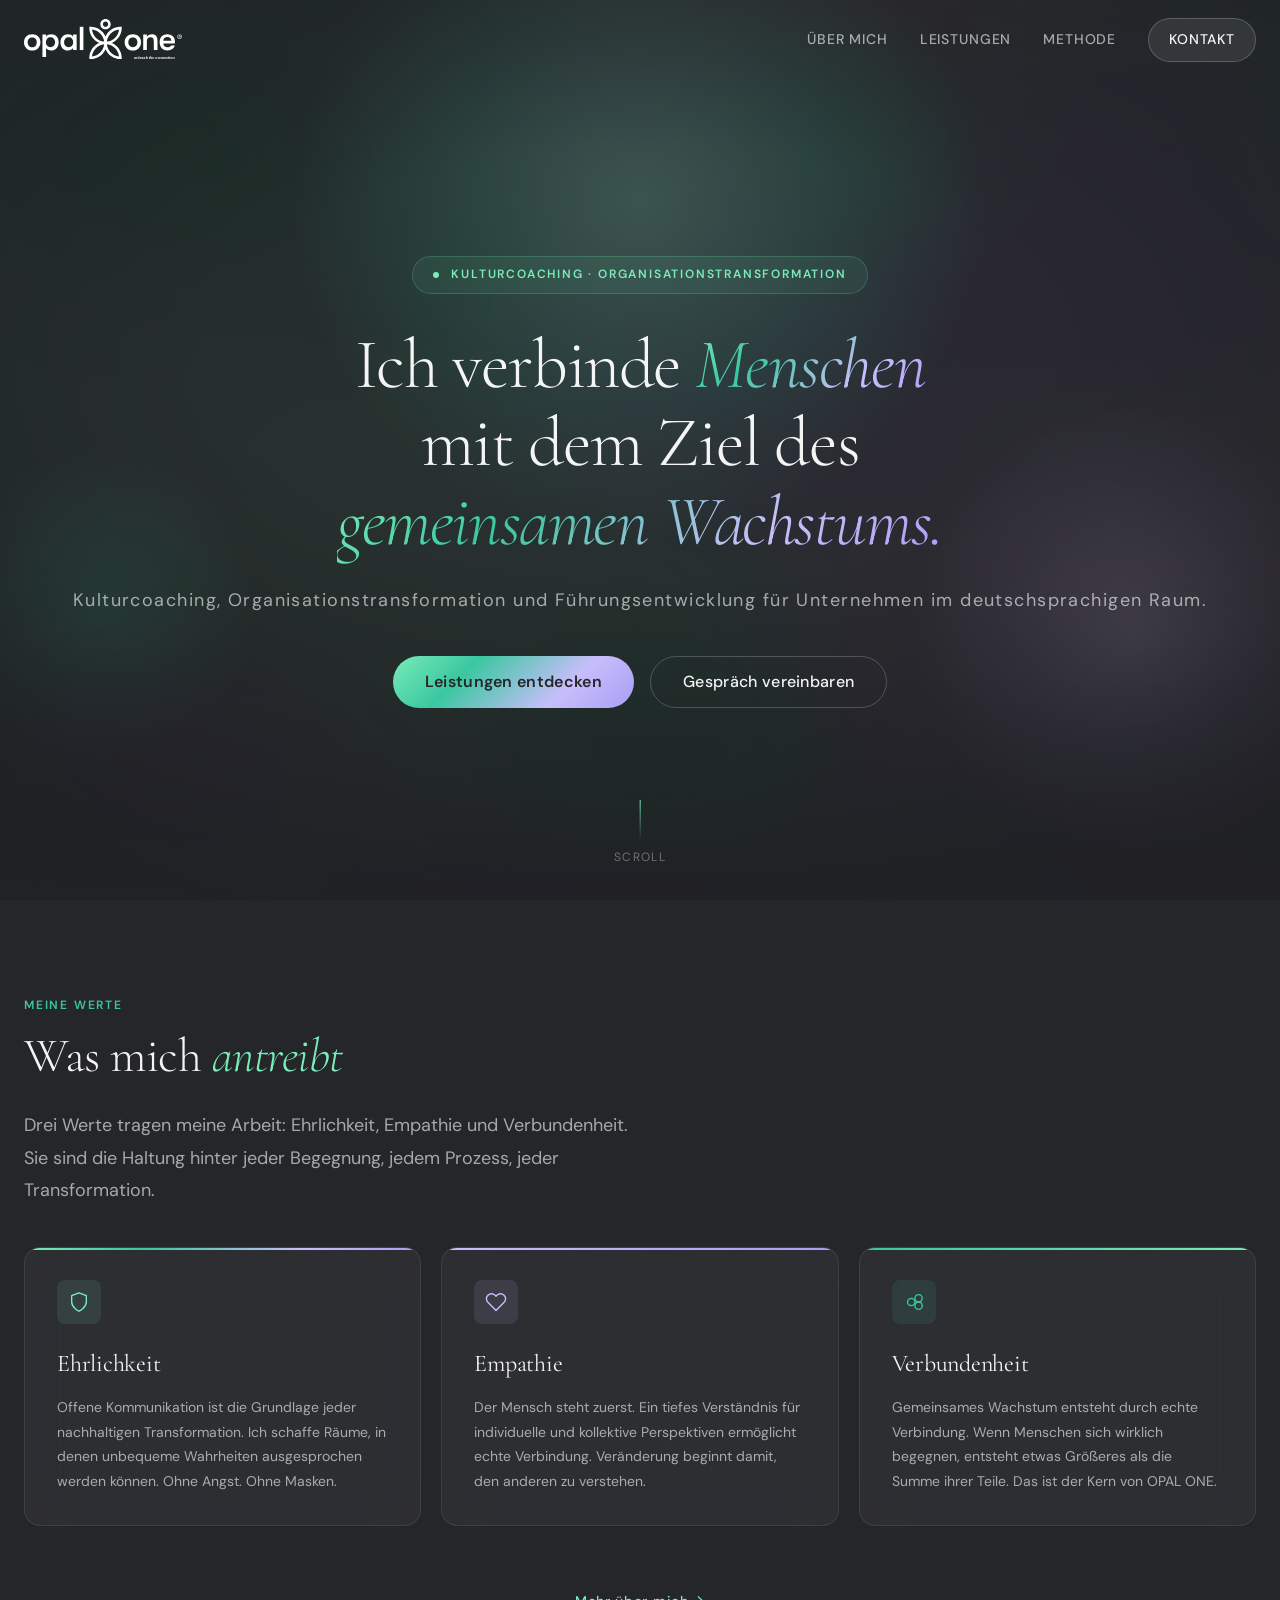
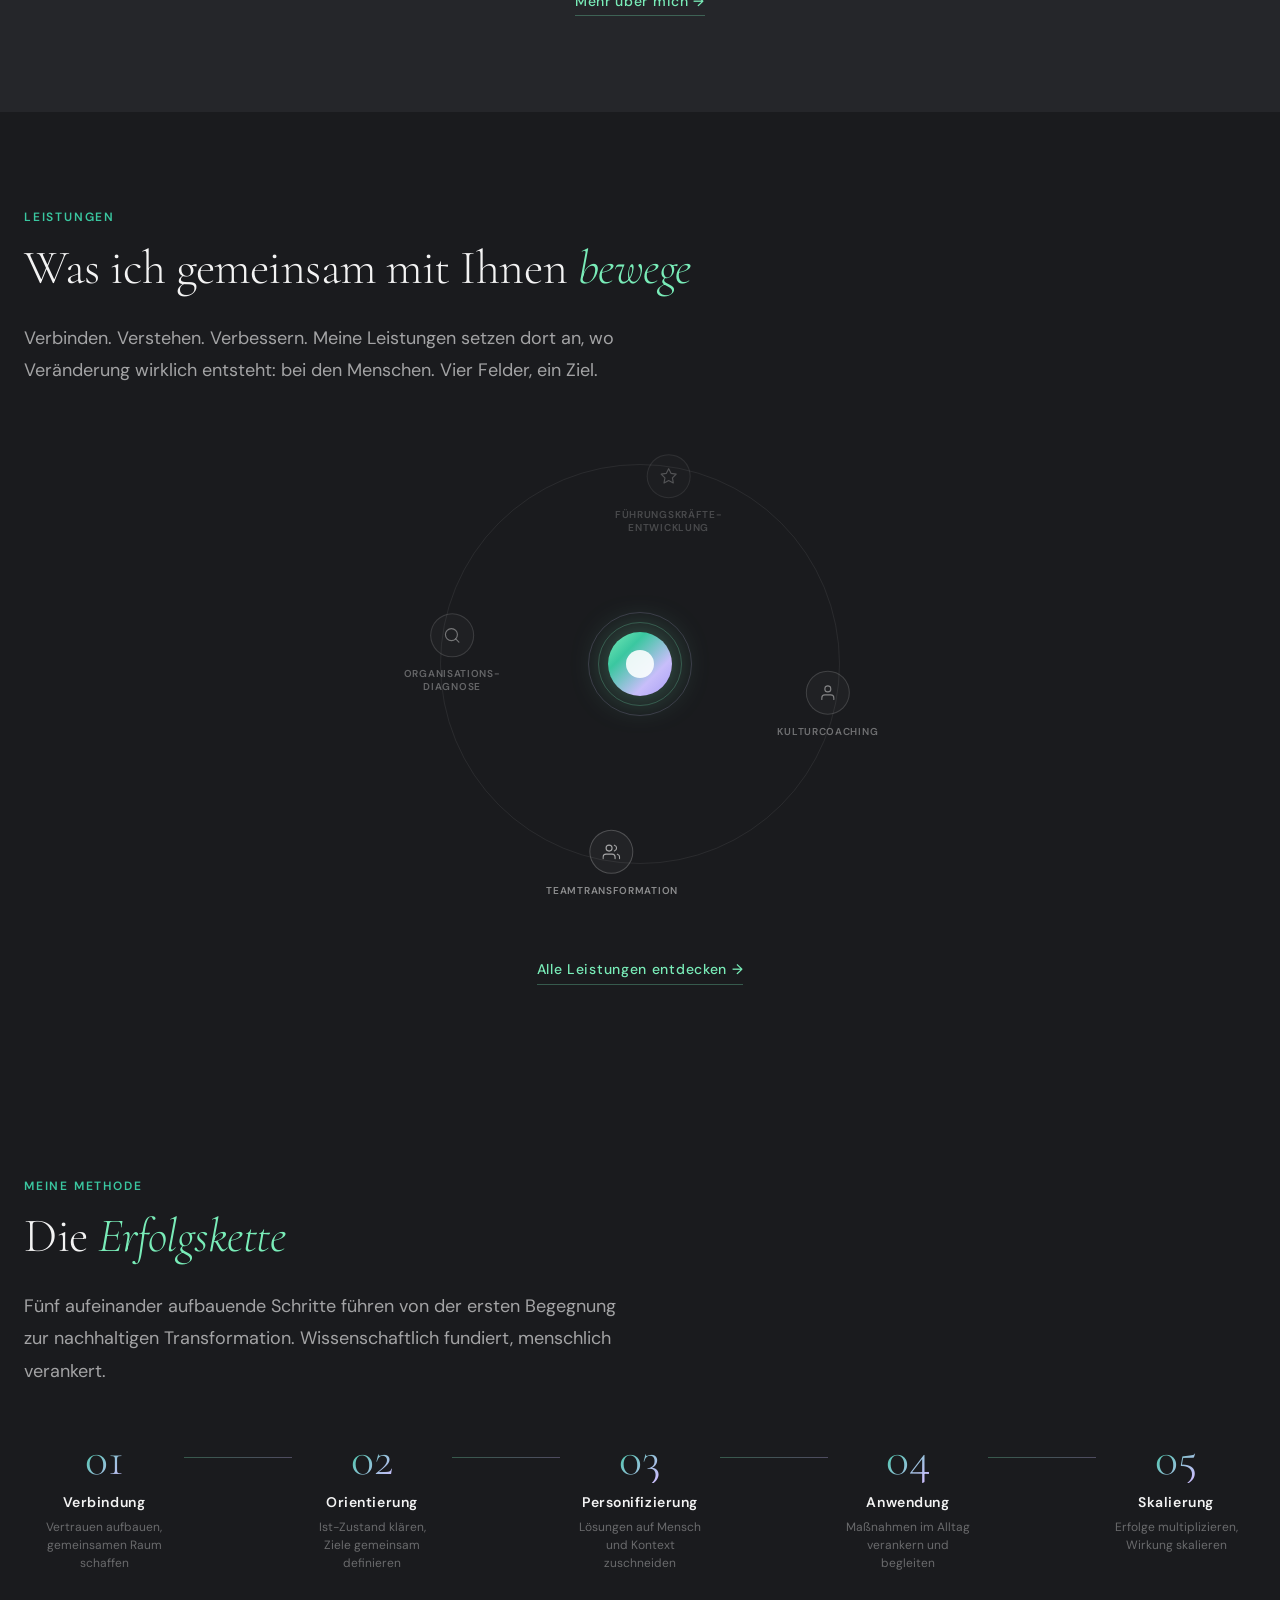
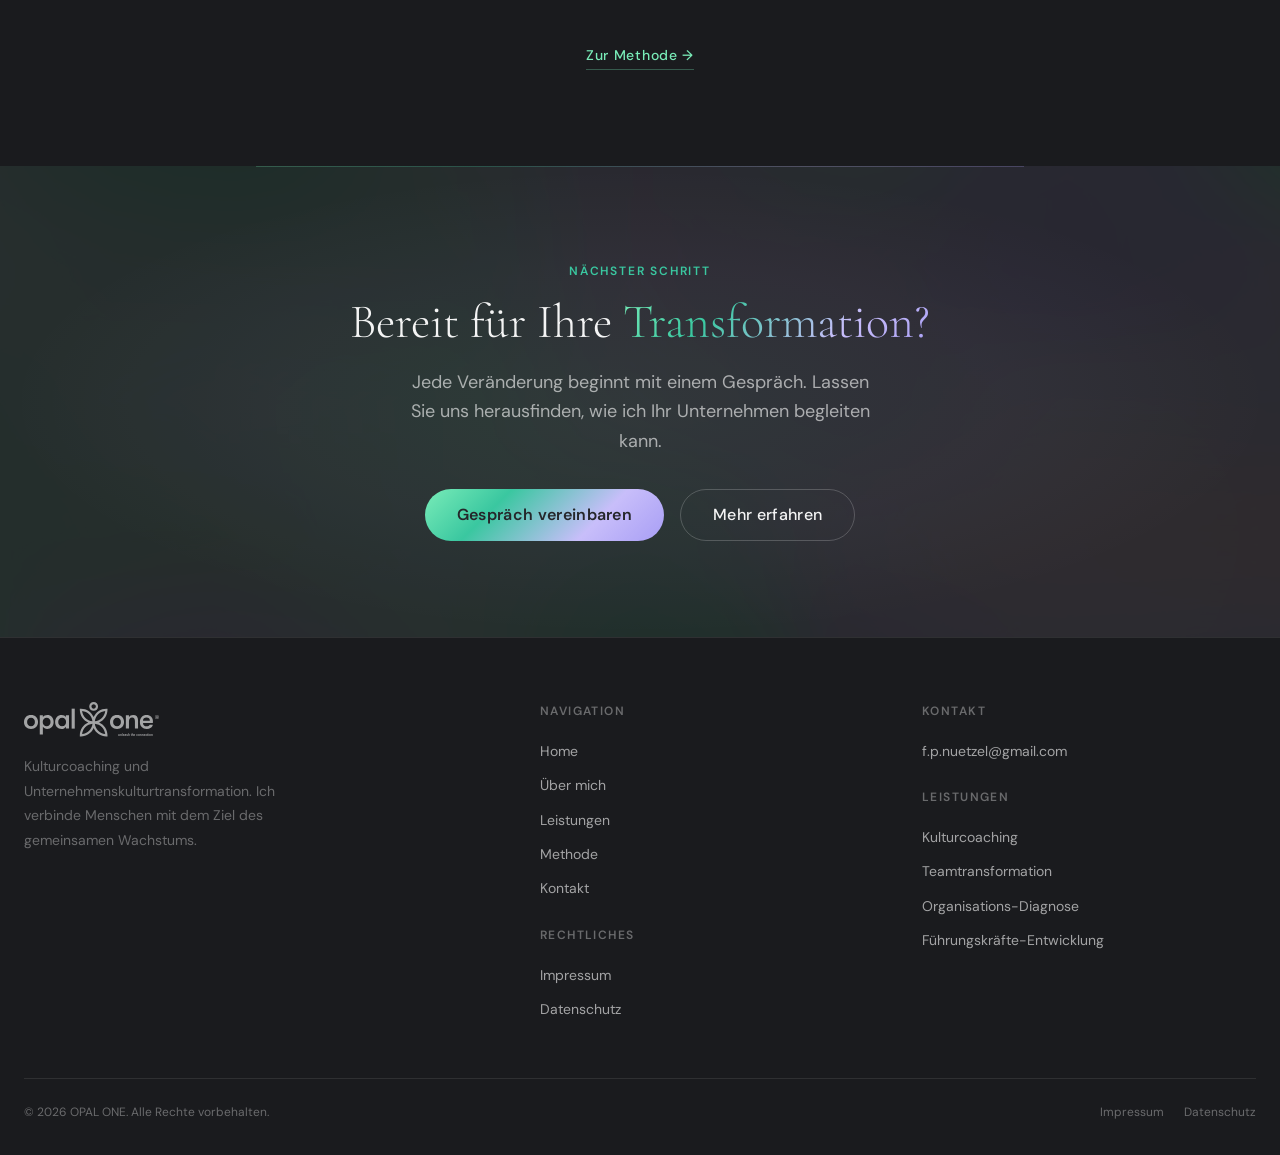
==== commit 9180563d: "Add Google Search Console verification meta tag Co-Authored-By: Claude Sonnet 4.6 <noreply@anthropic" ====
--- a/index.html
+++ b/index.html
@@ -5,6 +5,7 @@
   <meta name="viewport" content="width=device-width, initial-scale=1.0">
   <title>Kulturcoaching & Organisationstransformation | OPAL ONE</title>
   <meta name="description" content="Kulturcoaching, Organisationstransformation und Führungsentwicklung für nachhaltige Veränderung. Ich verbinde Menschen mit dem Ziel des gemeinsamen Wachstums. Bayreuth & deutschsprachiger Raum.">
+  <meta name="google-site-verification" content="Ksm1AajIz_-7NycyyYdLkgGb5oMpmOOM48uM2VpM018" />
   <link rel="icon" href="favicon.svg" type="image/svg+xml">
   <script type="application/ld+json">
   {
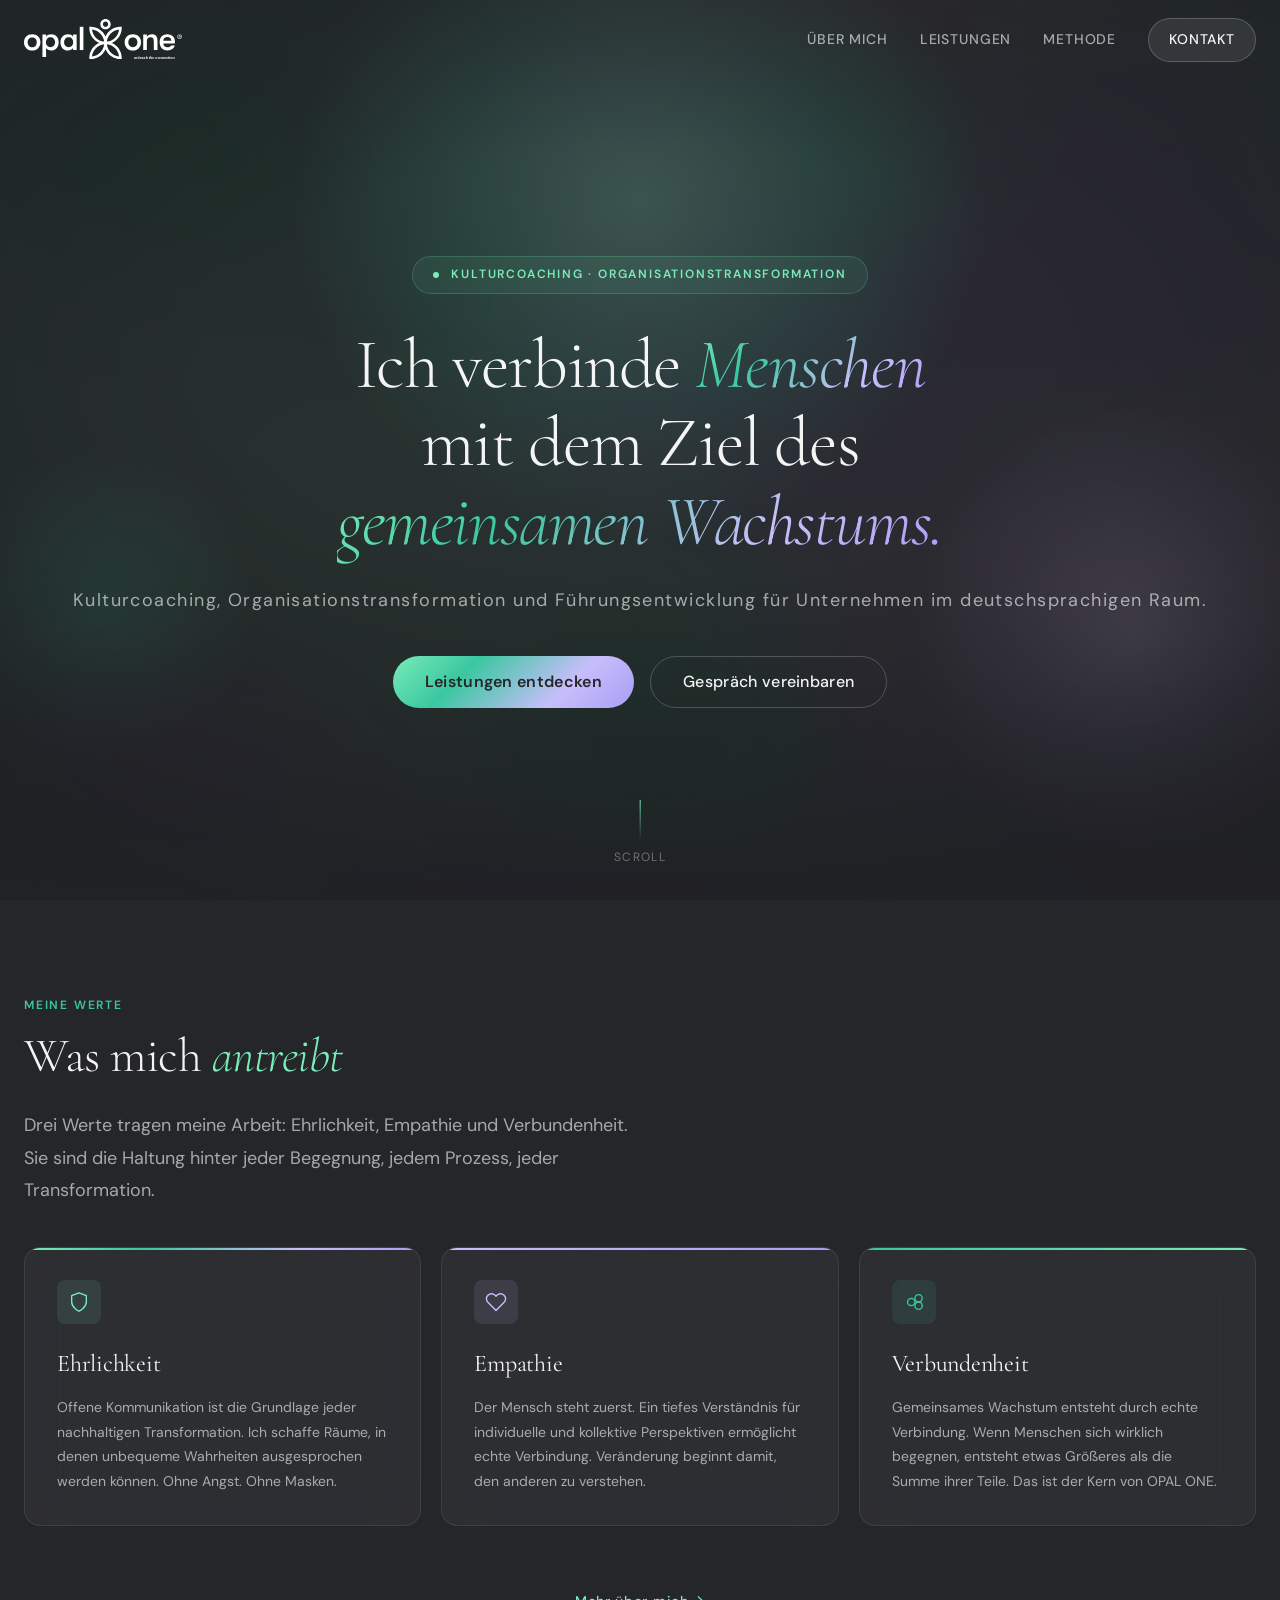
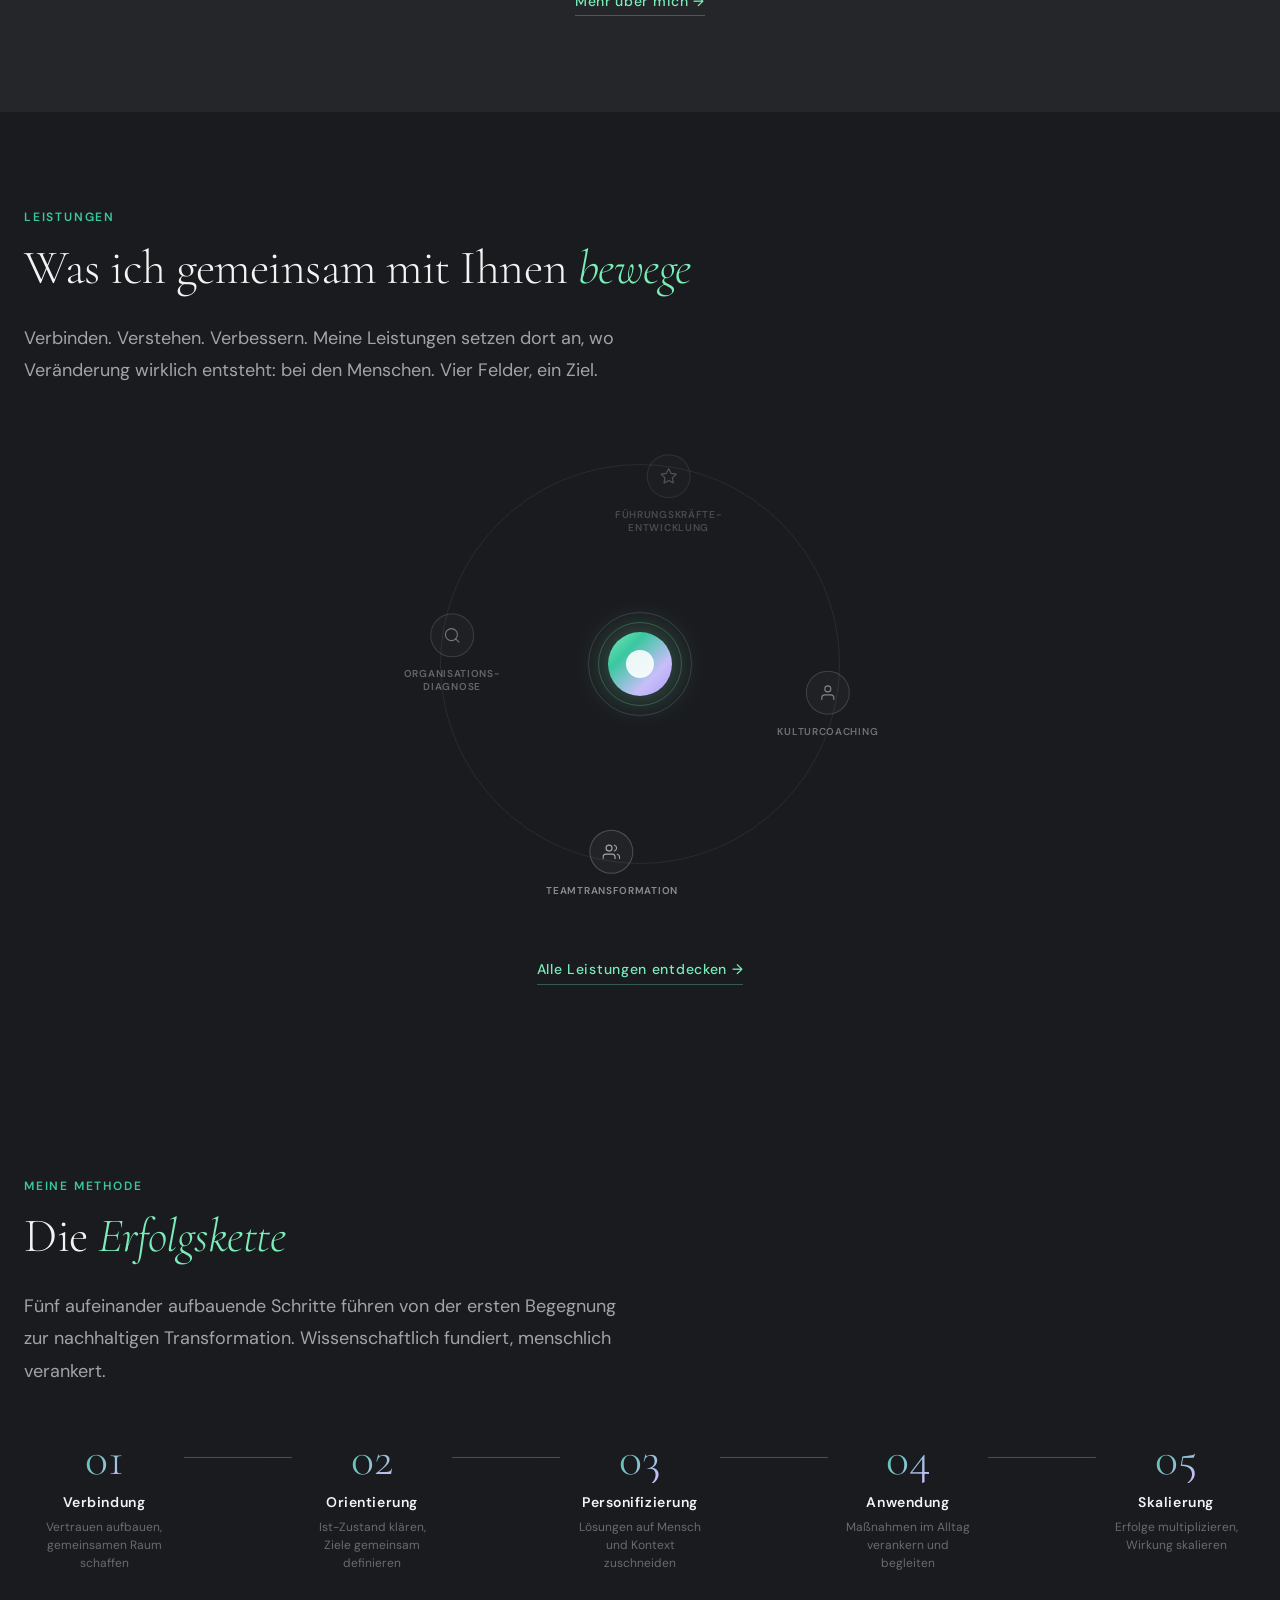
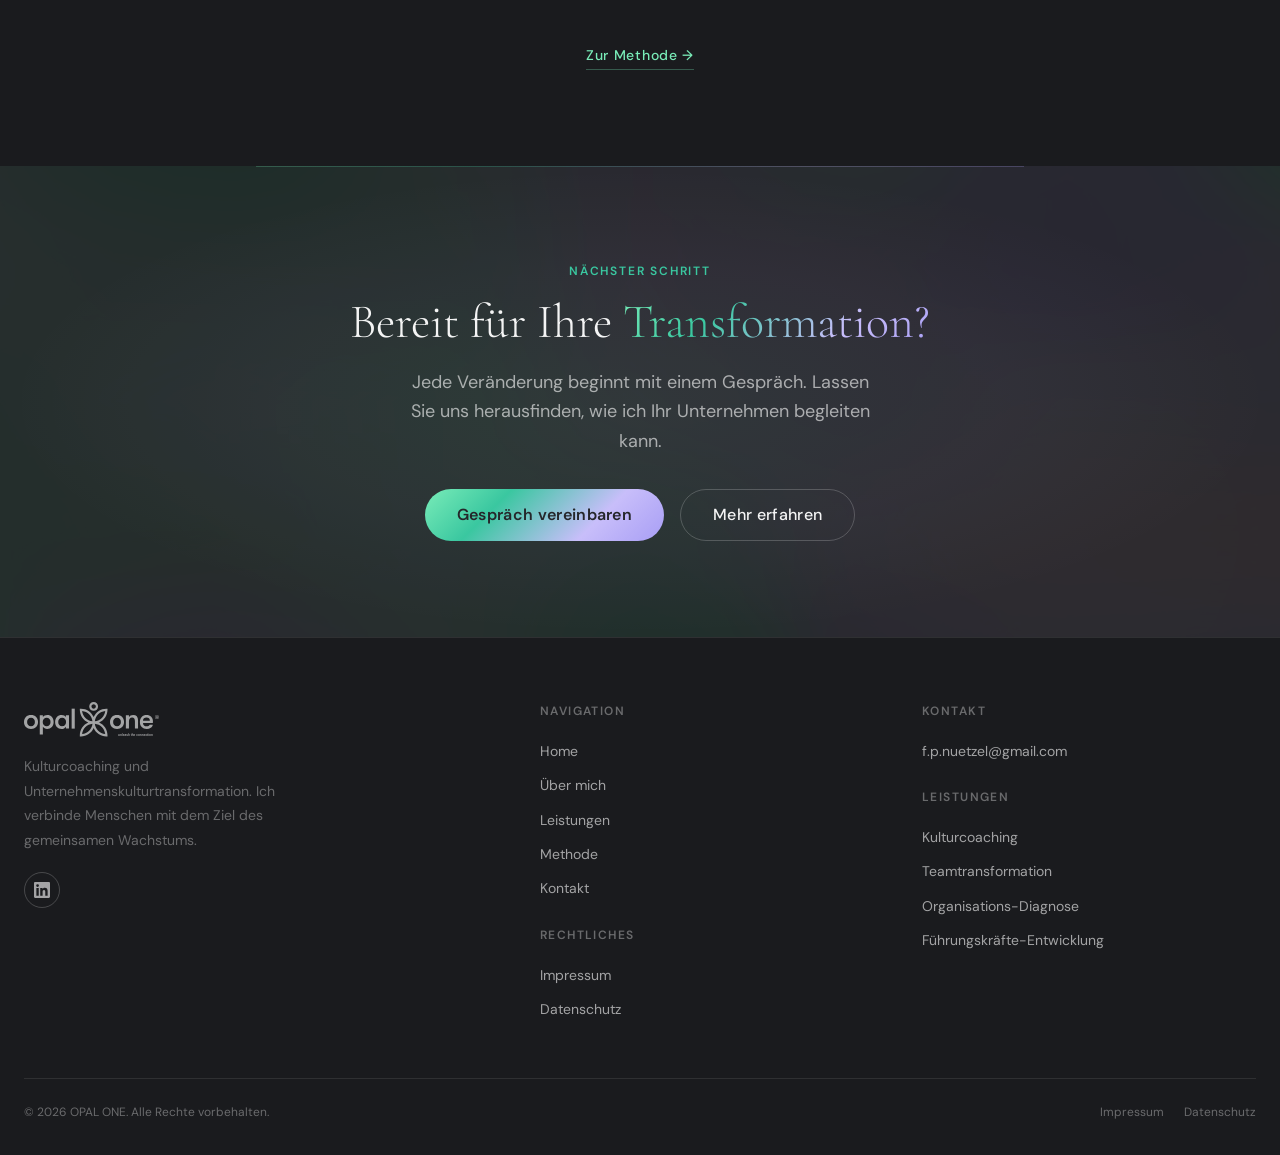
==== commit 128c238a: "LinkedIn-Verlinkung, Schema-Fundament & Keyword-Optimierung (Paket 1+2) - LinkedIn-Icon im Footer al" ====
--- a/index.html
+++ b/index.html
@@ -275,6 +275,11 @@
         <div class="footer-brand">
           <img src="opal-one-logo-mit-claim.svg" alt="OPAL ONE" class="footer-logo">
           <p>Kulturcoaching und Unternehmenskulturtransformation. Ich verbinde Menschen mit dem Ziel des gemeinsamen Wachstums.</p>
+          <div class="footer-social">
+            <a href="https://www.linkedin.com/in/florian-n%C3%BCtzel-49bb23102/" target="_blank" rel="noopener noreferrer" aria-label="Florian Nützel auf LinkedIn">
+              <svg viewBox="0 0 24 24" xmlns="http://www.w3.org/2000/svg"><path d="M20.447 20.452h-3.554v-5.569c0-1.328-.027-3.037-1.852-3.037-1.853 0-2.136 1.445-2.136 2.939v5.667H9.351V9h3.414v1.561h.046c.477-.9 1.637-1.85 3.37-1.85 3.601 0 4.267 2.37 4.267 5.455v6.286zM5.337 7.433a2.062 2.062 0 0 1-2.063-2.065 2.064 2.064 0 1 1 2.063 2.065zm1.782 13.019H3.555V9h3.564v11.452zM22.225 0H1.771C.792 0 0 .774 0 1.729v20.542C0 23.227.792 24 1.771 24h20.451C23.2 24 24 23.227 24 22.271V1.729C24 .774 23.2 0 22.222 0h.003z"/></svg>
+            </a>
+          </div>
         </div>
         <div class="footer-col">
           <h4>Navigation</h4>
@@ -319,5 +324,26 @@
   </footer>
 
   <script src="js/main.js"></script>
+  <script type="application/ld+json">
+  {
+    "@context": "https://schema.org",
+    "@type": ["Organization", "ProfessionalService"],
+    "name": "OPAL ONE",
+    "url": "https://opal-one.de",
+    "logo": "https://opal-one.de/opal-one-logo-mit-claim.svg",
+    "founder": {
+      "@type": "Person",
+      "name": "Florian Nützel",
+      "sameAs": "https://www.linkedin.com/in/florian-n%C3%BCtzel-49bb23102/"
+    },
+    "address": {
+      "@type": "PostalAddress",
+      "addressLocality": "Bayreuth",
+      "addressCountry": "DE"
+    },
+    "areaServed": "DE",
+    "knowsAbout": ["Kulturcoaching", "Unternehmenskultur", "Führungskräfteentwicklung", "Organisationsentwicklung", "Change Management", "Teamtransformation"]
+  }
+  </script>
 </body>
 </html>
--- a/css/styles.css
+++ b/css/styles.css
@@ -470,6 +470,28 @@
   font-size: var(--text-xs);
   color: var(--text-muted);
 }
+.footer-social {
+  display: flex;
+  gap: var(--sp-3);
+  margin-top: var(--sp-5);
+}
+.footer-social a {
+  display: inline-flex;
+  align-items: center;
+  justify-content: center;
+  width: 36px;
+  height: 36px;
+  border-radius: 50%;
+  border: 1px solid var(--glass-border-hi);
+  color: var(--text-secondary);
+  transition: color var(--dur-fast), border-color var(--dur-fast), background var(--dur-fast);
+}
+.footer-social a:hover {
+  color: var(--jade);
+  border-color: var(--jade);
+  background: rgba(42,199,140,0.08);
+}
+.footer-social svg { width: 16px; height: 16px; fill: currentColor; }
 
 /* ============================================================
    HERO — HOME PAGE
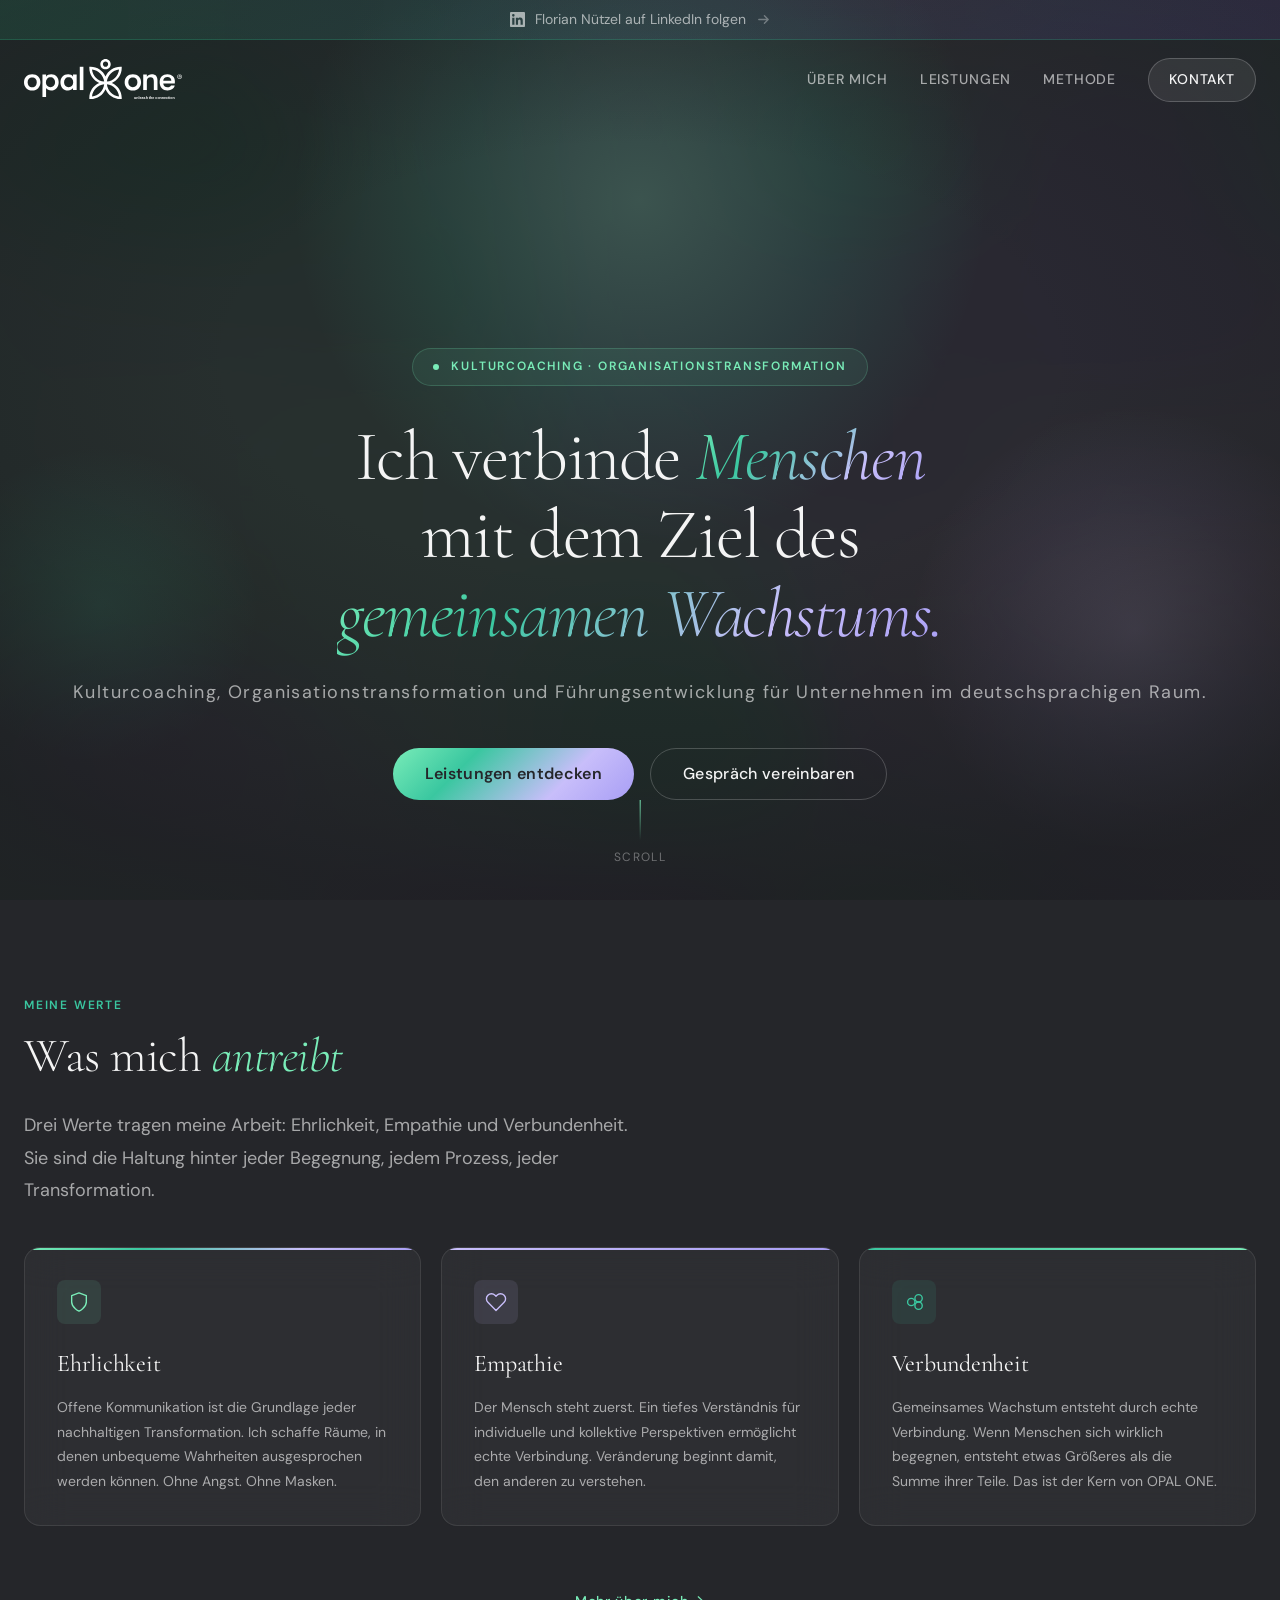
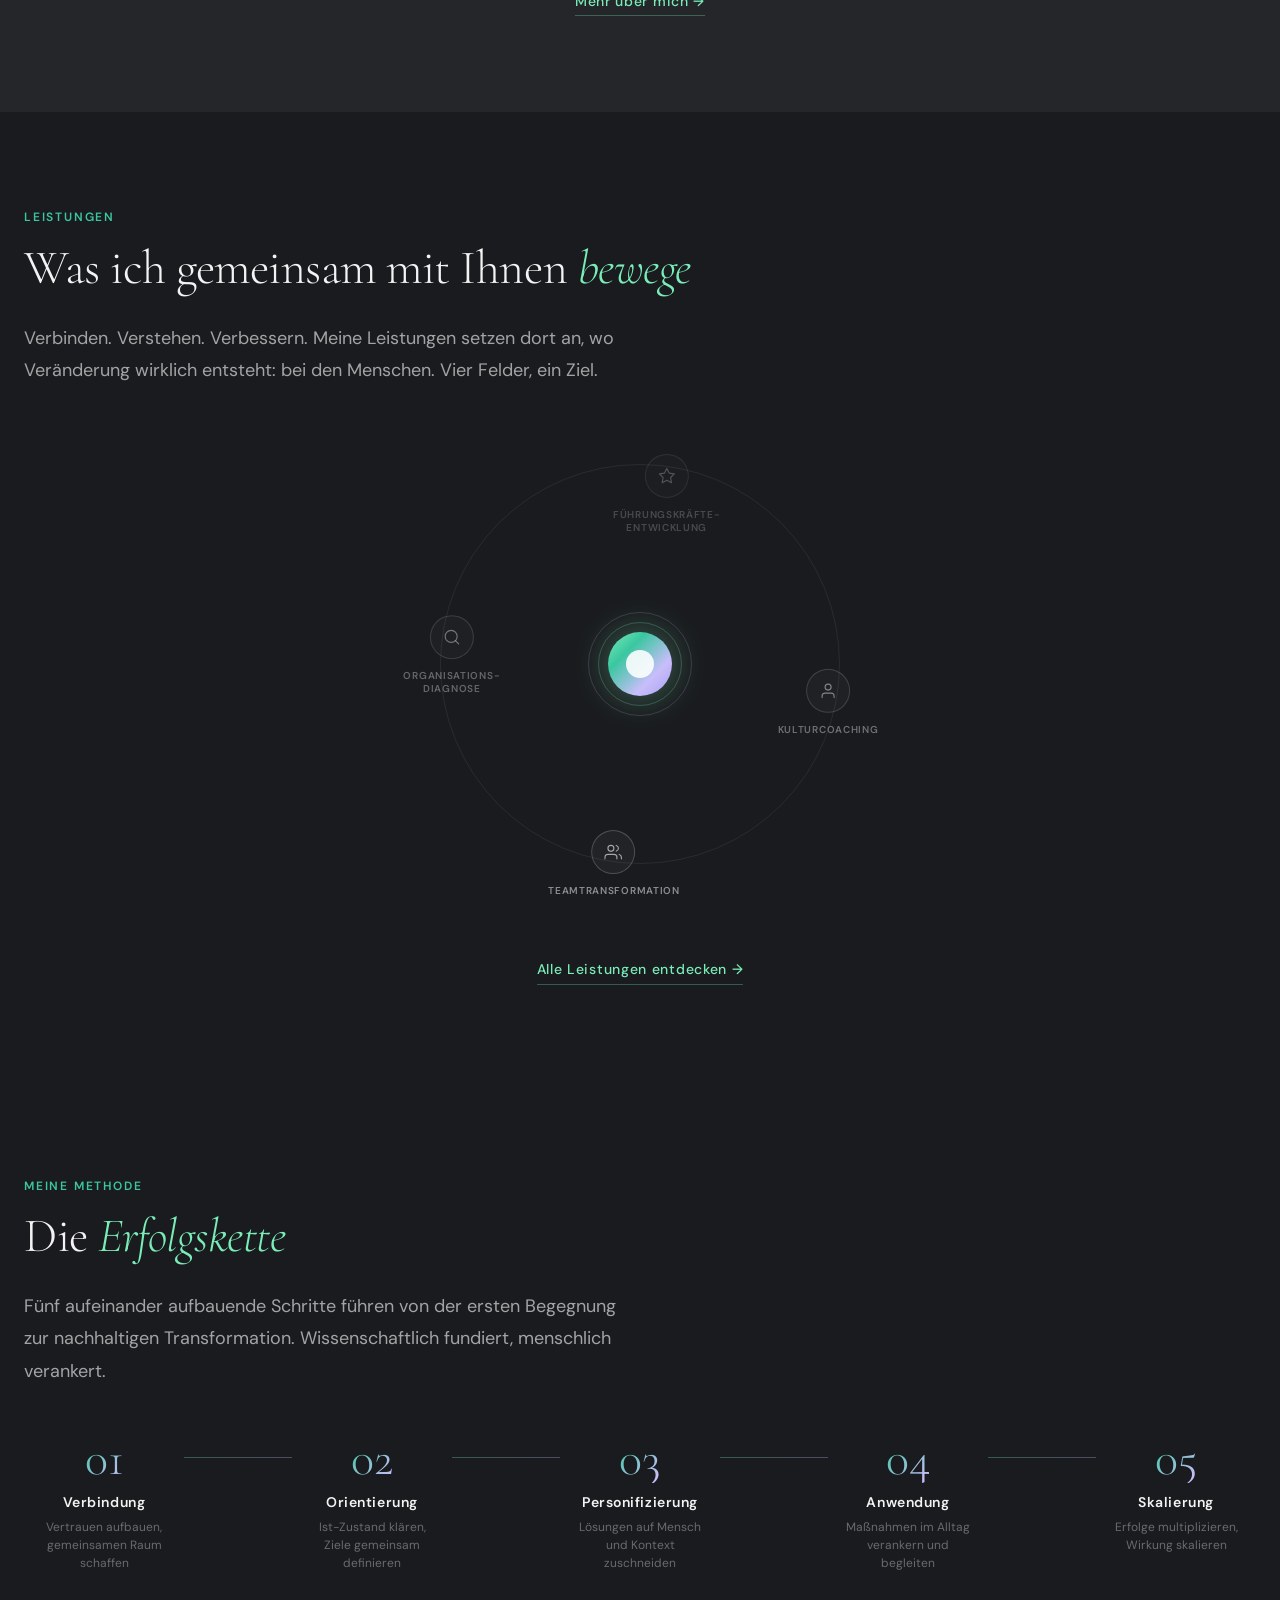
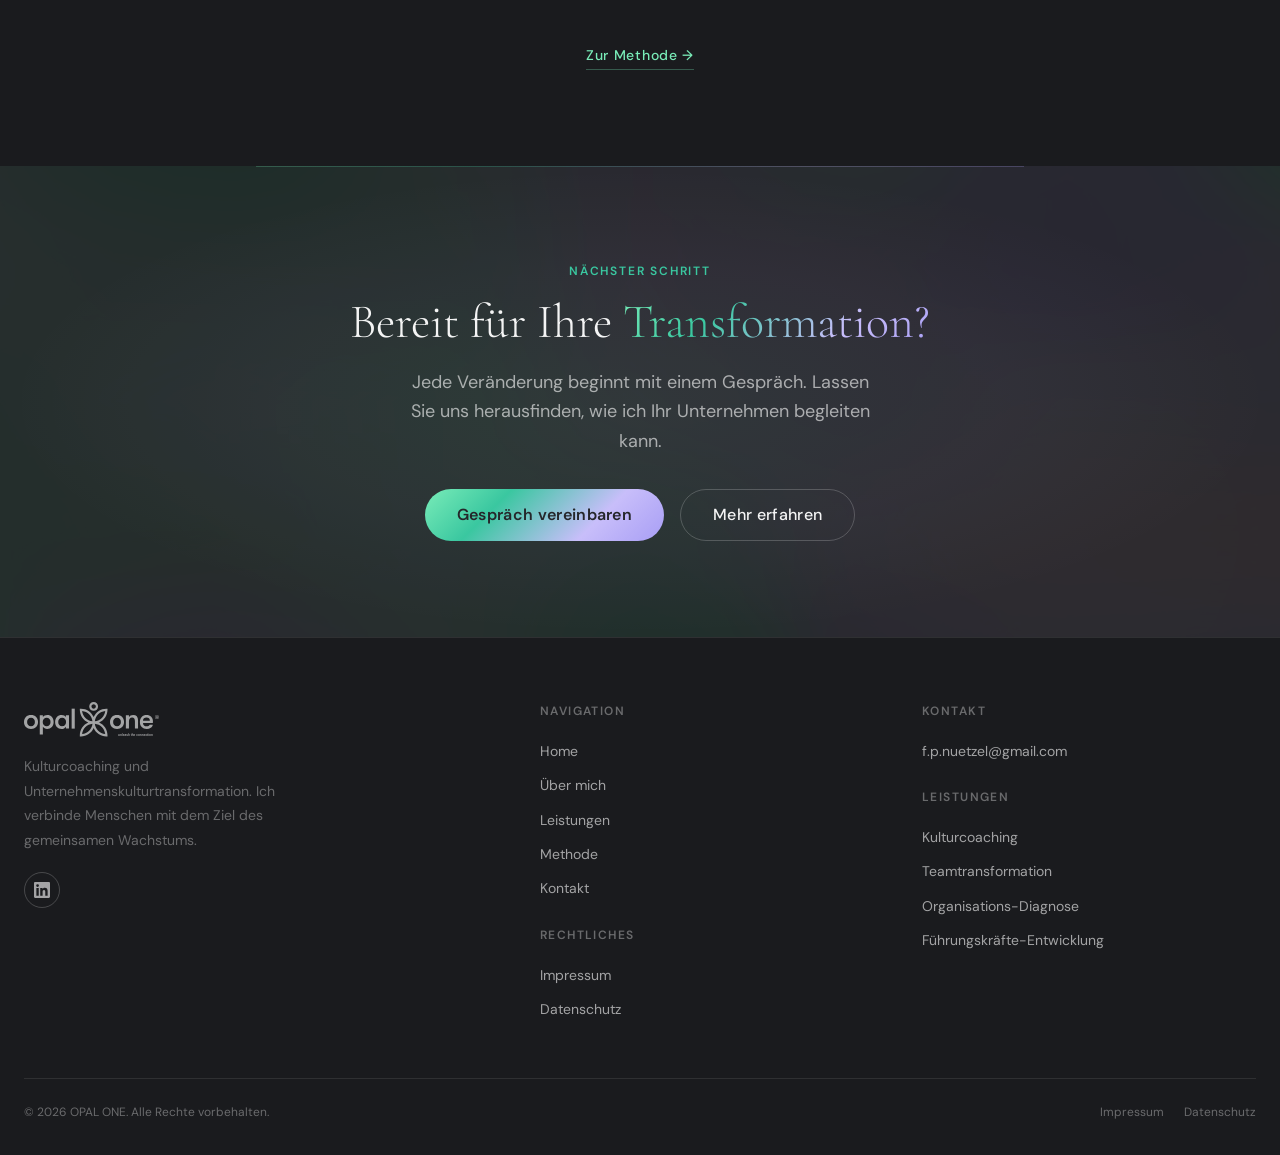
==== commit 32ab42f4: "Add LinkedIn banner on homepage Fixed announcement bar above navigation linking to Florian Nützel's " ====
--- a/index.html
+++ b/index.html
@@ -43,7 +43,16 @@
   <link rel="canonical" href="https://opal-one.de/">
   <link rel="sitemap" type="application/xml" href="https://opal-one.de/sitemap.xml">
 </head>
-<body>
+<body class="has-banner">
+
+  <!-- ═══════════════════════════════════════════
+       LINKEDIN BANNER
+  ═══════════════════════════════════════════ -->
+  <a href="https://www.linkedin.com/in/florian-n%C3%BCtzel-49bb23102/" target="_blank" rel="noopener noreferrer" class="li-banner" aria-label="Florian Nützel auf LinkedIn folgen">
+    <svg viewBox="0 0 24 24" fill="currentColor" aria-hidden="true"><path d="M20.447 20.452h-3.554v-5.569c0-1.328-.027-3.037-1.852-3.037-1.853 0-2.136 1.445-2.136 2.939v5.667H9.351V9h3.414v1.561h.046c.477-.9 1.637-1.85 3.37-1.85 3.601 0 4.267 2.37 4.267 5.455v6.286zM5.337 7.433a2.062 2.062 0 0 1-2.063-2.065 2.064 2.064 0 1 1 2.063 2.065zm1.782 13.019H3.555V9h3.564v11.452zM22.225 0H1.771C.792 0 0 .774 0 1.729v20.542C0 23.227.792 24 1.771 24h20.451C23.2 24 24 23.227 24 22.271V1.729C24 .774 23.2 0 22.222 0h.003z"/></svg>
+    <span>Florian Nützel auf LinkedIn folgen</span>
+    <svg class="li-banner-arrow" viewBox="0 0 16 16" fill="currentColor" aria-hidden="true"><path d="M3 8h10M9 4l4 4-4 4" stroke="currentColor" stroke-width="1.5" stroke-linecap="round" stroke-linejoin="round" fill="none"/></svg>
+  </a>
 
   <!-- ═══════════════════════════════════════════
        NAVIGATION
--- a/css/styles.css
+++ b/css/styles.css
@@ -255,6 +255,37 @@
   @keyframes float      { from, to { transform: none; } }
   @keyframes dot-pulse  { from, to { opacity: 1; transform: none; } }
 }
+
+/* ============================================================
+   LINKEDIN BANNER
+   ============================================================ */
+:root { --banner-h: 40px; }
+.li-banner {
+  position: fixed;
+  top: 0; left: 0; right: 0;
+  z-index: calc(var(--z-nav) + 1);
+  display: flex;
+  align-items: center;
+  justify-content: center;
+  gap: 10px;
+  height: var(--banner-h);
+  padding: 0 var(--sp-4);
+  background: linear-gradient(90deg, rgba(42,199,140,0.13) 0%, rgba(139,92,246,0.11) 100%);
+  border-bottom: 1px solid rgba(42,199,140,0.22);
+  color: var(--text-secondary);
+  font-size: var(--text-sm);
+  text-decoration: none;
+  transition: background var(--dur-fast), color var(--dur-fast);
+}
+.li-banner:hover {
+  background: linear-gradient(90deg, rgba(42,199,140,0.22) 0%, rgba(139,92,246,0.18) 100%);
+  color: #fff;
+}
+.li-banner svg:first-child { width: 15px; height: 15px; flex-shrink: 0; }
+.li-banner-arrow { width: 15px; height: 15px; flex-shrink: 0; opacity: 0.55; }
+body.has-banner .nav { top: var(--banner-h); }
+body.has-banner .nav-mobile { top: calc(var(--banner-h) + var(--nav-h)); }
+body.has-banner .hero { padding-top: calc(var(--banner-h) + var(--nav-h) + var(--sp-16)); }
 
 /* ============================================================
    NAVIGATION
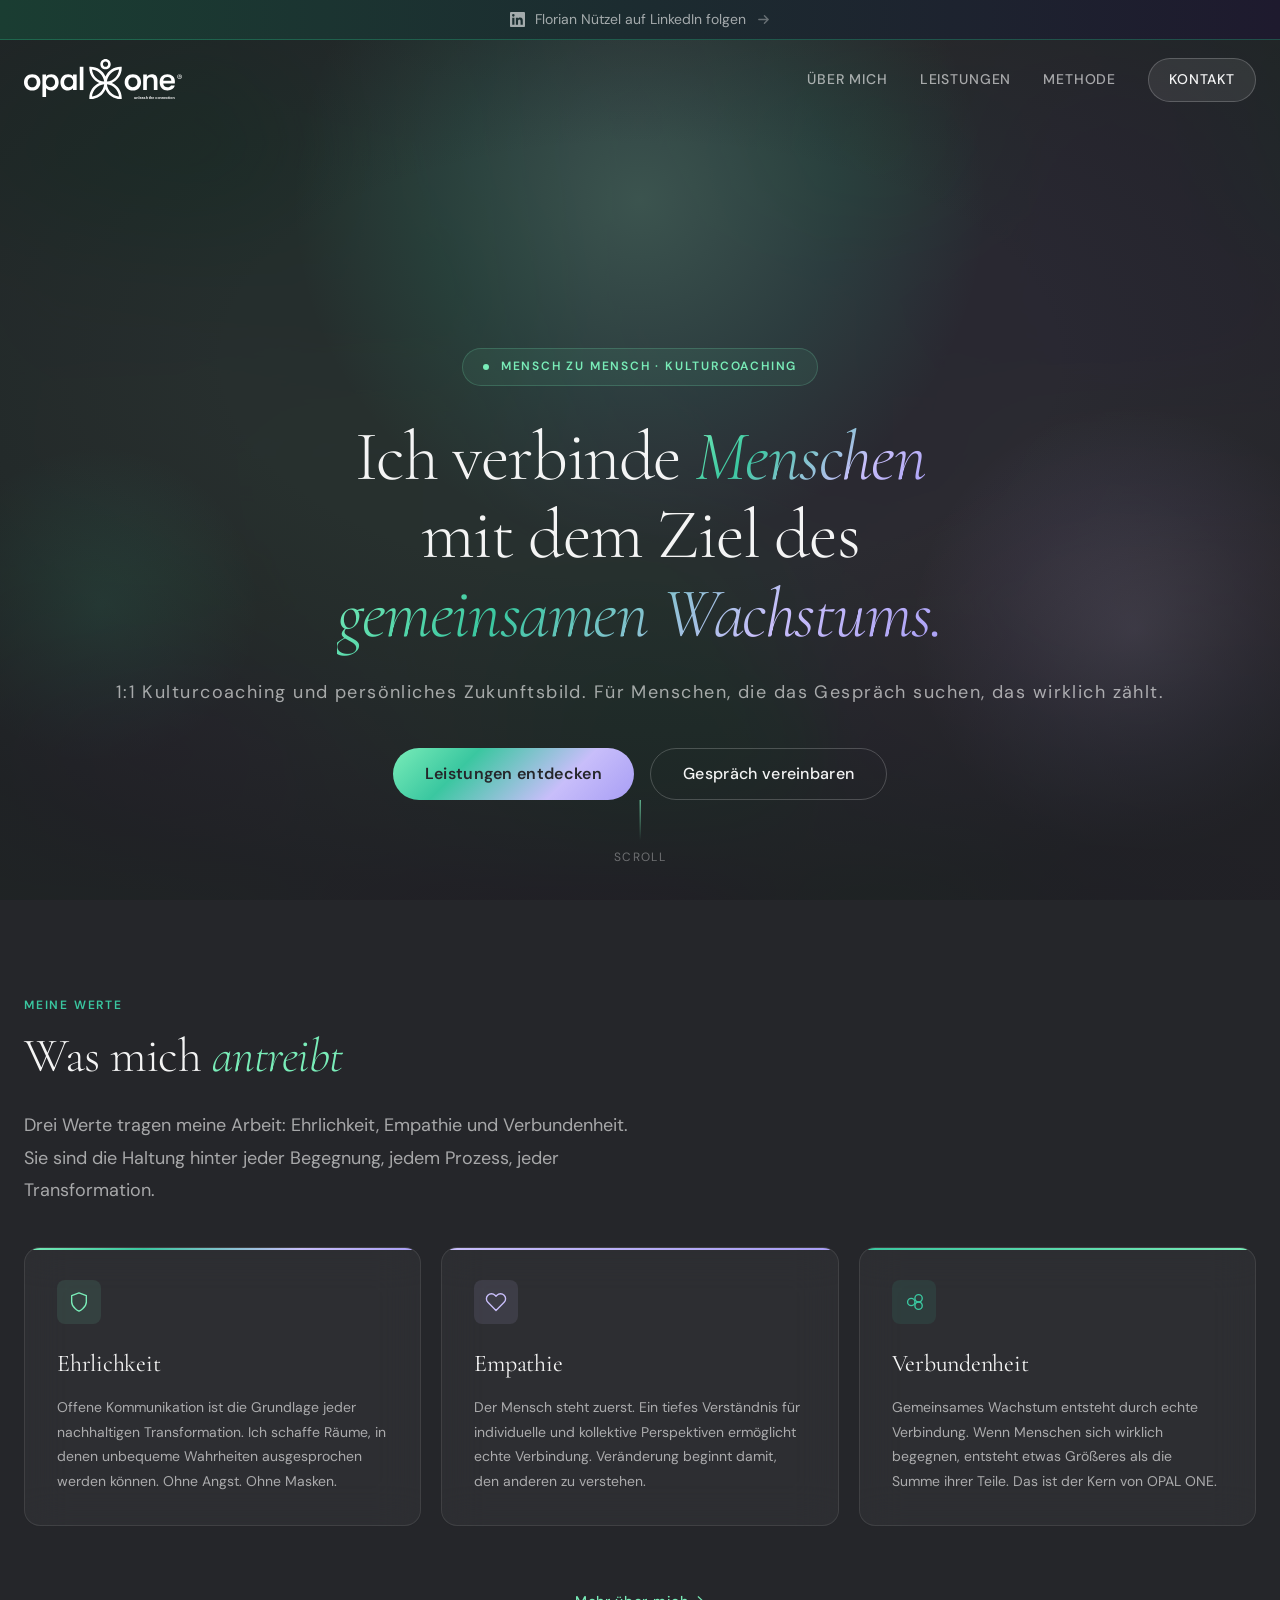
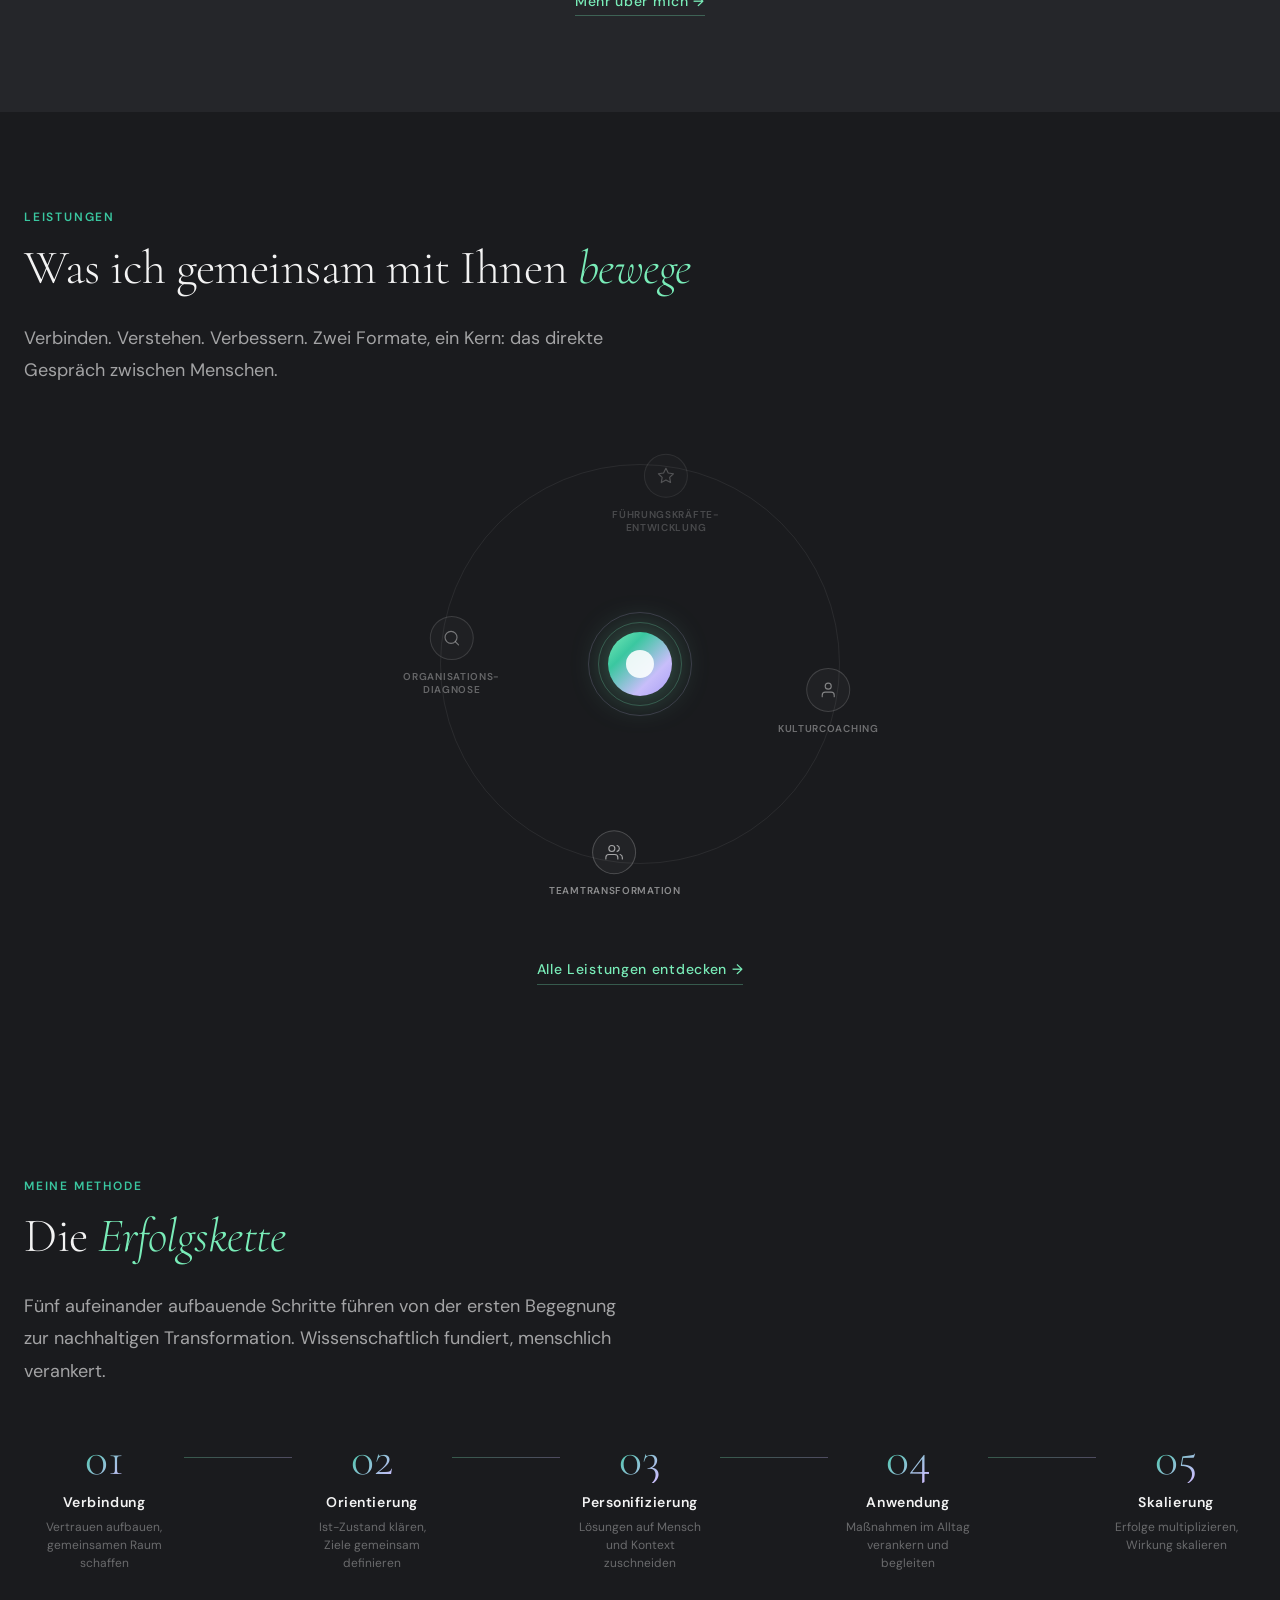
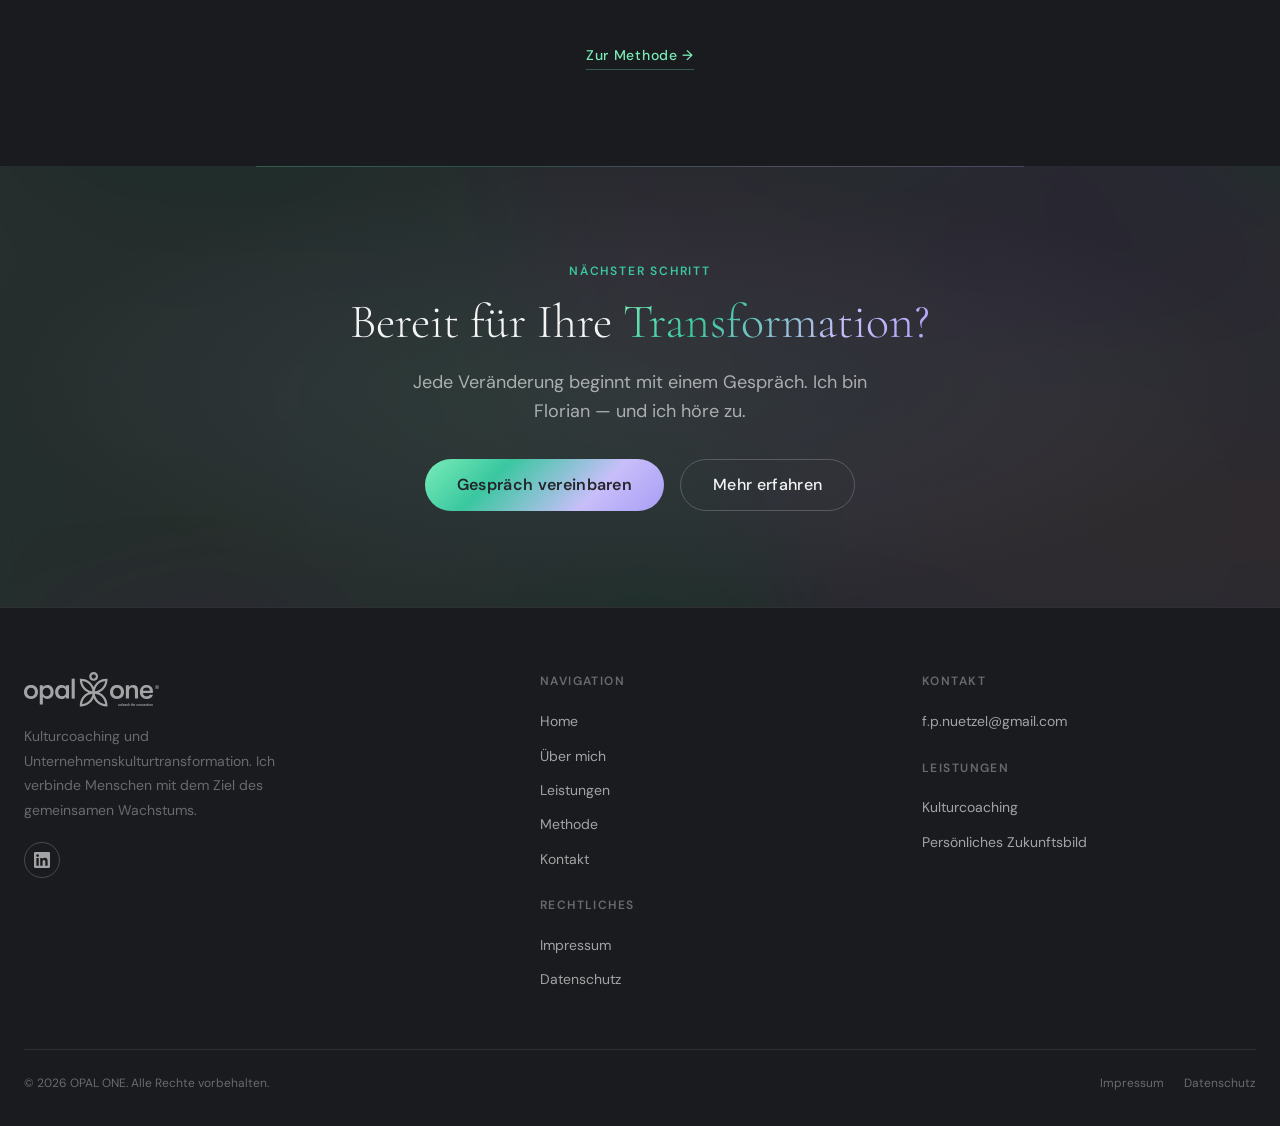
==== commit 7670e6df: "Reposition OPAL ONE: Mensch zu Mensch, radikal identitätsstiftend - Entfernt B2B-Services (Teamtrans" ====
--- a/index.html
+++ b/index.html
@@ -4,7 +4,7 @@
   <meta charset="UTF-8">
   <meta name="viewport" content="width=device-width, initial-scale=1.0">
   <title>Kulturcoaching & Organisationstransformation | OPAL ONE</title>
-  <meta name="description" content="Kulturcoaching, Organisationstransformation und Führungsentwicklung für nachhaltige Veränderung. Ich verbinde Menschen mit dem Ziel des gemeinsamen Wachstums. Bayreuth & deutschsprachiger Raum.">
+  <meta name="description" content="OPAL ONE — 1:1 Kulturcoaching und persönliches Zukunftsbild. Florian Nützel begleitet Menschen, die das Gespräch suchen, das wirklich zählt. Mensch zu Mensch.">
   <meta name="google-site-verification" content="Ksm1AajIz_-7NycyyYdLkgGb5oMpmOOM48uM2VpM018" />
   <link rel="icon" href="favicon.svg" type="image/svg+xml">
   <script type="application/ld+json">
@@ -97,7 +97,7 @@
       <div class="hero-content container">
         <div class="hero-label fade-in-up">
           <span class="hero-label-dot" aria-hidden="true"></span>
-          Kulturcoaching · Organisationstransformation
+          Mensch zu Mensch · Kulturcoaching
         </div>
 
         <h1 class="fade-in-up">
@@ -107,7 +107,7 @@
         </h1>
 
         <p class="hero-sub fade-in-up">
-          Kulturcoaching, Organisationstransformation und Führungsentwicklung für Unternehmen im deutschsprachigen Raum.
+          1:1 Kulturcoaching und persönliches Zukunftsbild. Für Menschen, die das Gespräch suchen, das wirklich zählt.
         </p>
 
         <div class="hero-actions fade-in-up">
@@ -189,7 +189,7 @@
           Was ich gemeinsam mit Ihnen <em>bewege</em>
         </h2>
         <p class="section-body fade-in-up">
-          Verbinden. Verstehen. Verbessern. Meine Leistungen setzen dort an, wo Veränderung wirklich entsteht: bei den Menschen. Vier Felder, ein Ziel.
+          Verbinden. Verstehen. Verbessern. Zwei Formate, ein Kern: das direkte Gespräch zwischen Menschen.
         </p>
 
         <!-- Orbital Services Timeline (built by JS) -->
@@ -264,7 +264,7 @@
           Bereit für Ihre <span class="text-gradient">Transformation?</span>
         </h2>
         <p class="fade-in-up">
-          Jede Veränderung beginnt mit einem Gespräch. Lassen Sie uns herausfinden, wie ich Ihr Unternehmen begleiten kann.
+          Jede Veränderung beginnt mit einem Gespräch. Ich bin Florian — und ich höre zu.
         </p>
         <div class="cta-actions fade-in-up">
           <a href="kontakt.html" class="btn btn-primary">Gespräch vereinbaren</a>
@@ -314,9 +314,7 @@
             <h4>Leistungen</h4>
             <ul>
               <li><a href="leistungen.html">Kulturcoaching</a></li>
-              <li><a href="leistungen.html">Teamtransformation</a></li>
-              <li><a href="leistungen.html">Organisations-Diagnose</a></li>
-              <li><a href="leistungen.html">Führungskräfte-Entwicklung</a></li>
+              <li><a href="leistungen.html">Persönliches Zukunftsbild</a></li>
             </ul>
           </div>
         </div>
--- a/css/styles.css
+++ b/css/styles.css
@@ -270,15 +270,15 @@
   gap: 10px;
   height: var(--banner-h);
   padding: 0 var(--sp-4);
-  background: linear-gradient(90deg, rgba(42,199,140,0.13) 0%, rgba(139,92,246,0.11) 100%);
-  border-bottom: 1px solid rgba(42,199,140,0.22);
+  background: linear-gradient(90deg, #1a3d32 0%, #1e1a2e 100%);
+  border-bottom: 1px solid rgba(42,199,140,0.3);
   color: var(--text-secondary);
   font-size: var(--text-sm);
   text-decoration: none;
   transition: background var(--dur-fast), color var(--dur-fast);
 }
 .li-banner:hover {
-  background: linear-gradient(90deg, rgba(42,199,140,0.22) 0%, rgba(139,92,246,0.18) 100%);
+  background: linear-gradient(90deg, #1f4a3c 0%, #251f38 100%);
   color: #fff;
 }
 .li-banner svg:first-child { width: 15px; height: 15px; flex-shrink: 0; }
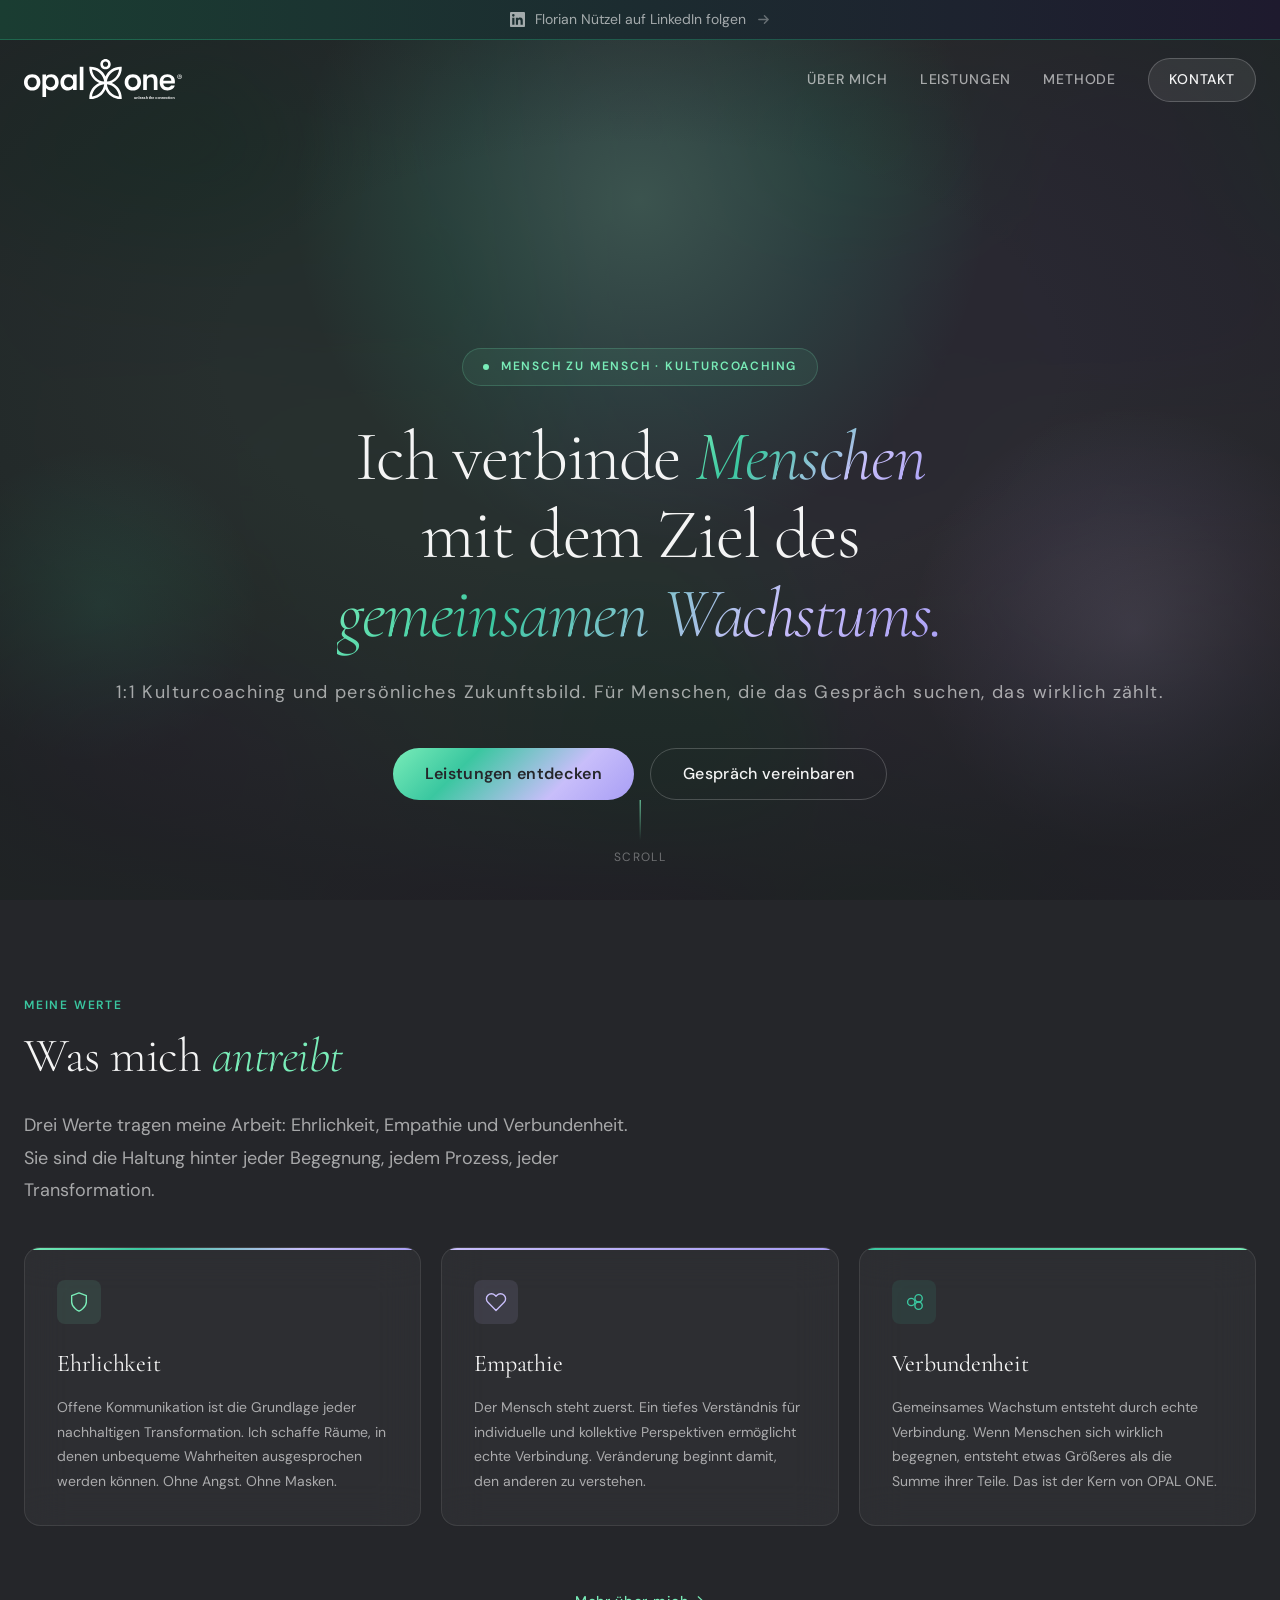
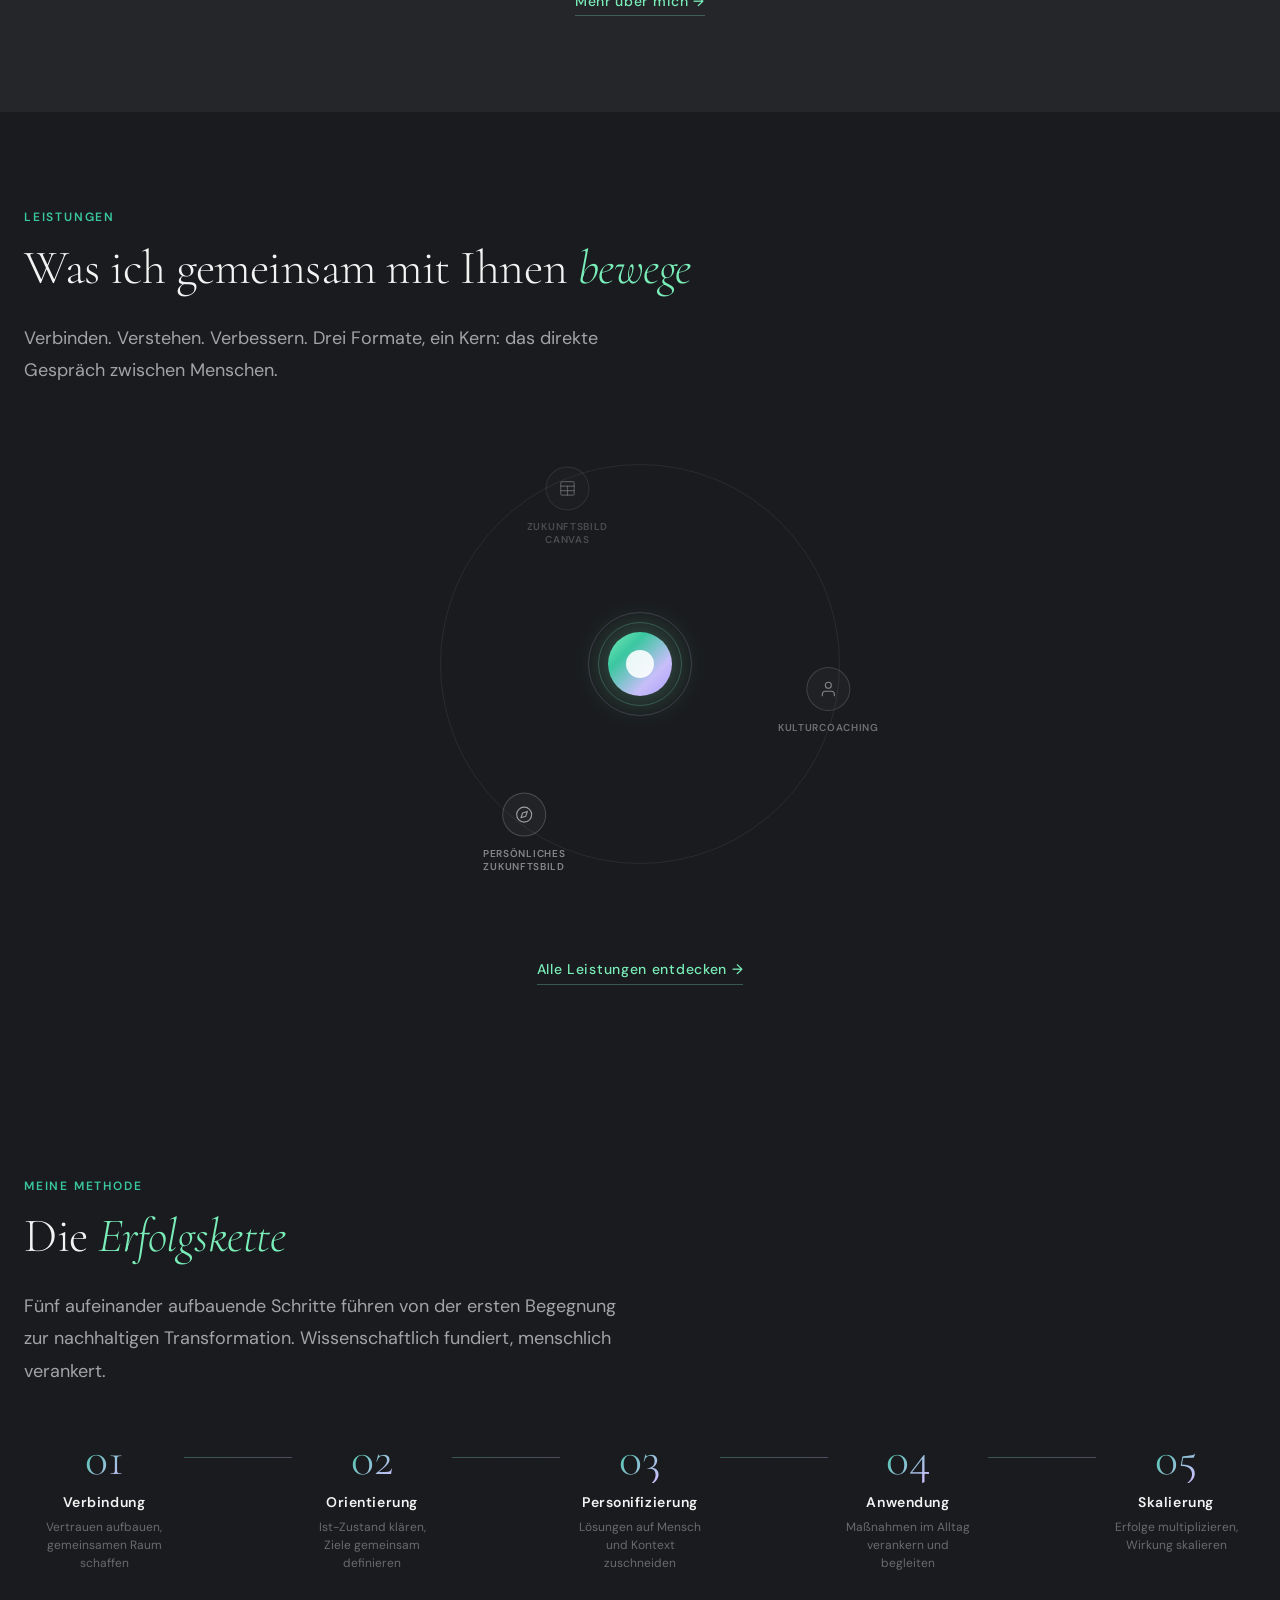
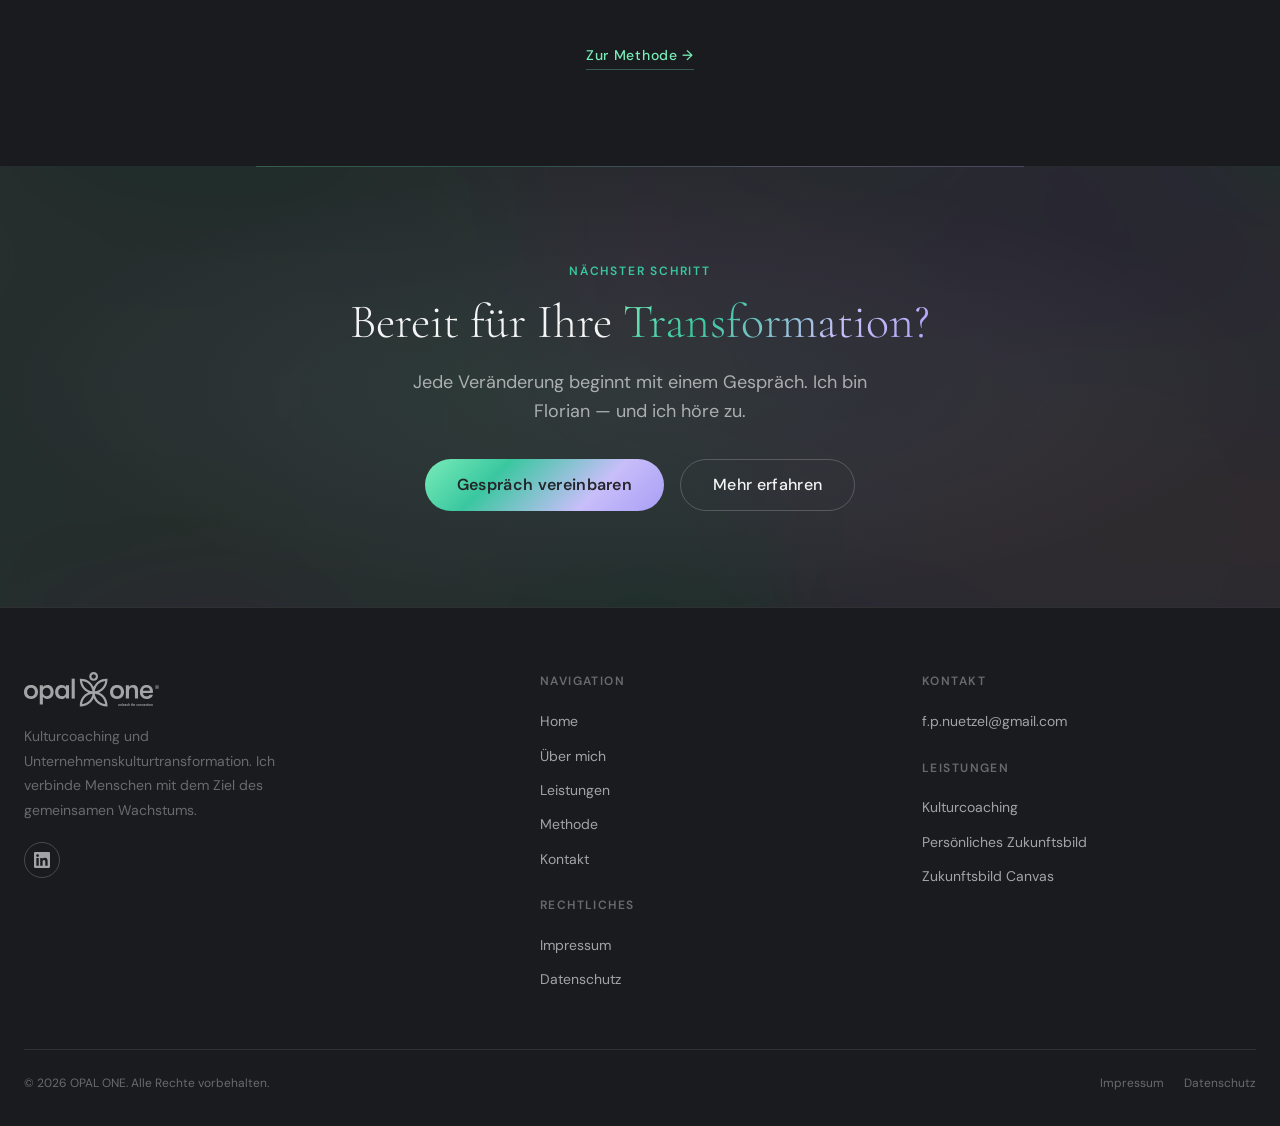
==== commit e54b401b: "Add Zukunftsbild Canvas as third service, update orbital widget - Neues Angebot: 03 / Zukunftsbild C" ====
--- a/index.html
+++ b/index.html
@@ -189,7 +189,7 @@
           Was ich gemeinsam mit Ihnen <em>bewege</em>
         </h2>
         <p class="section-body fade-in-up">
-          Verbinden. Verstehen. Verbessern. Zwei Formate, ein Kern: das direkte Gespräch zwischen Menschen.
+          Verbinden. Verstehen. Verbessern. Drei Formate, ein Kern: das direkte Gespräch zwischen Menschen.
         </p>
 
         <!-- Orbital Services Timeline (built by JS) -->
@@ -315,6 +315,7 @@
             <ul>
               <li><a href="leistungen.html">Kulturcoaching</a></li>
               <li><a href="leistungen.html">Persönliches Zukunftsbild</a></li>
+              <li><a href="leistungen.html">Zukunftsbild Canvas</a></li>
             </ul>
           </div>
         </div>
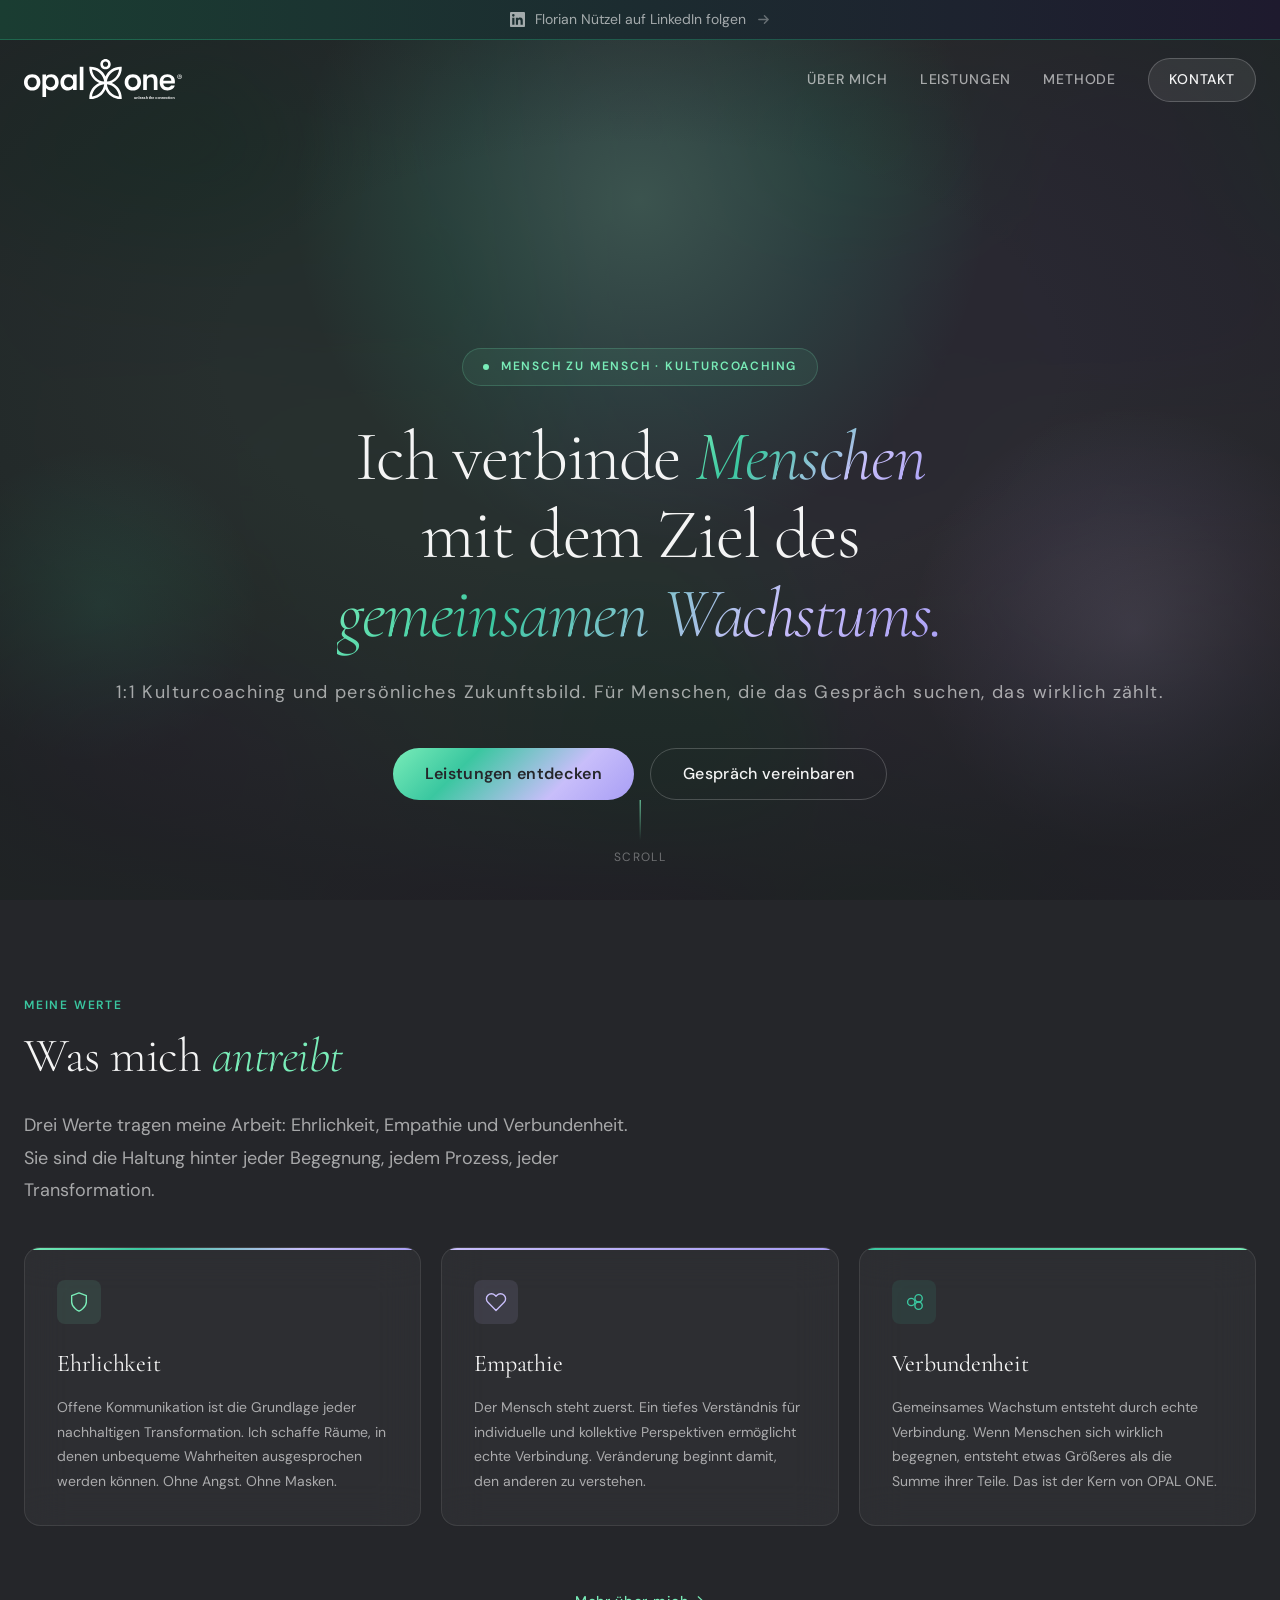
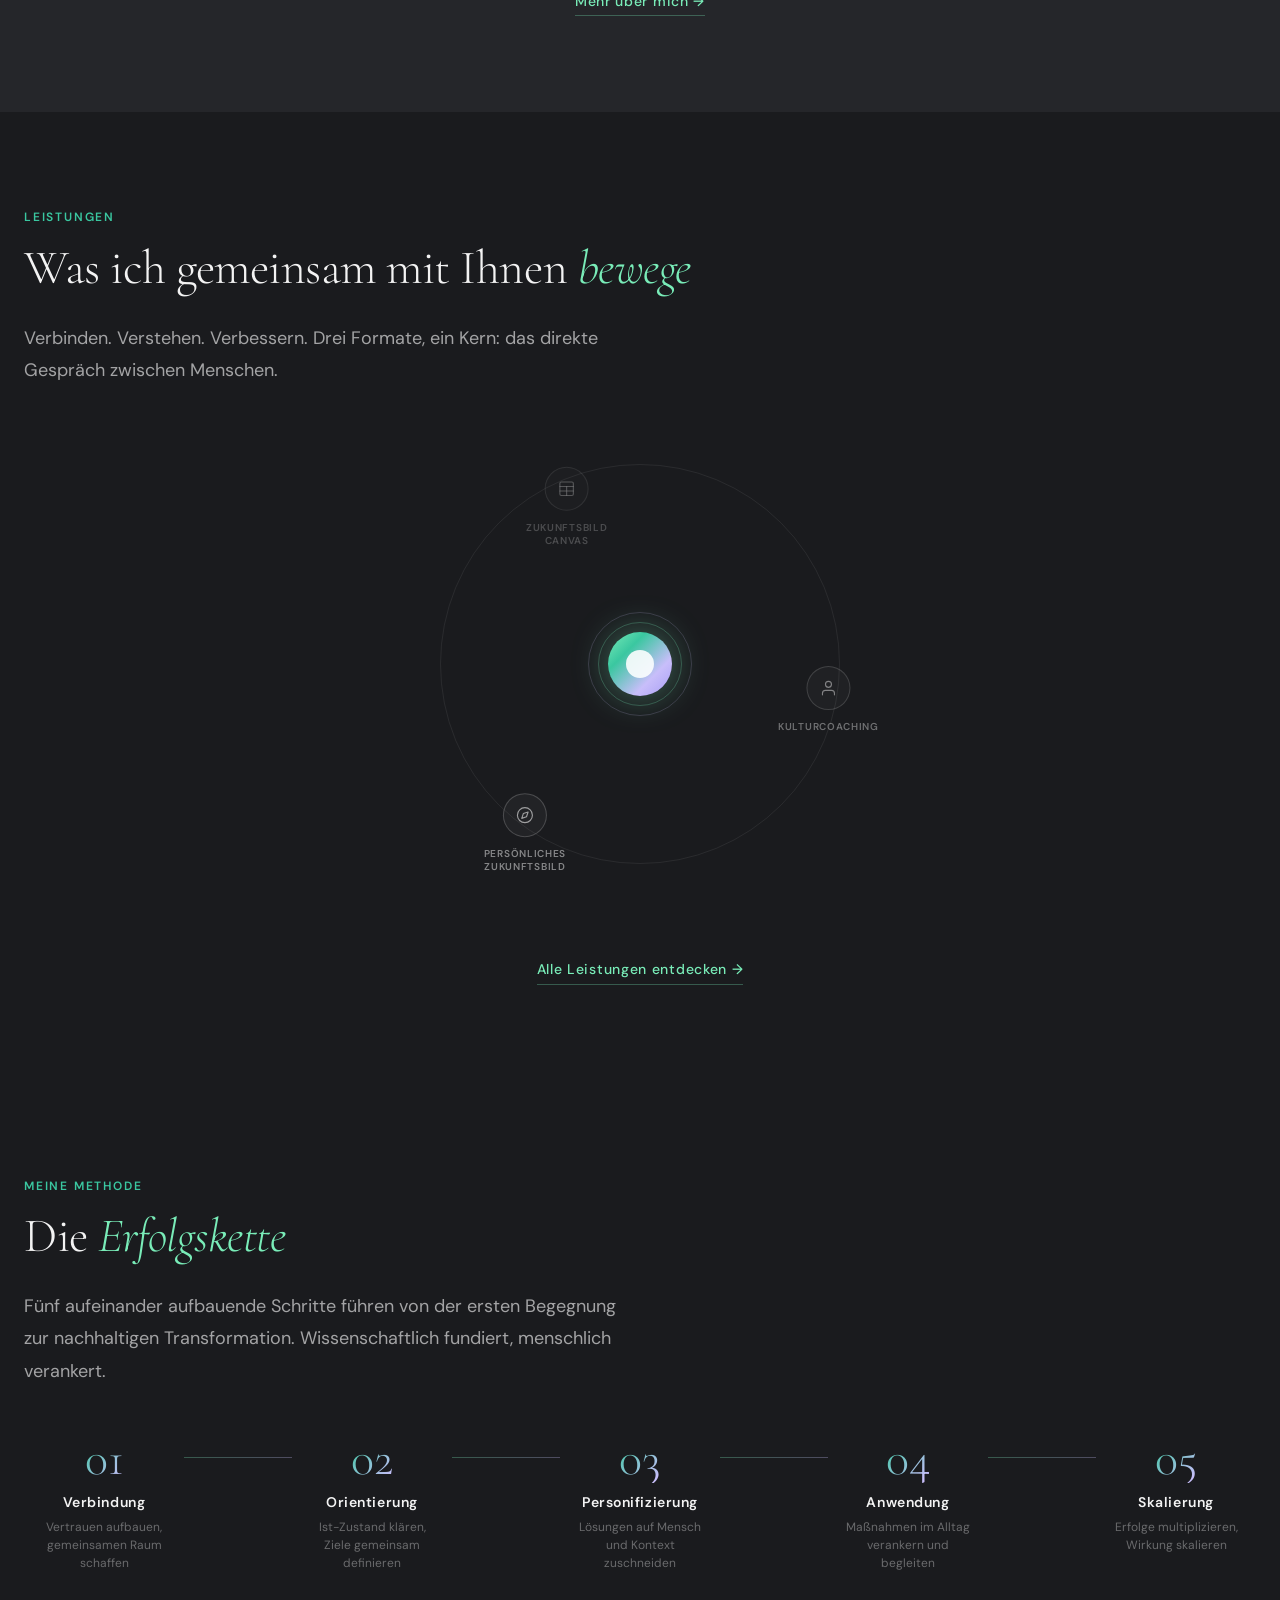
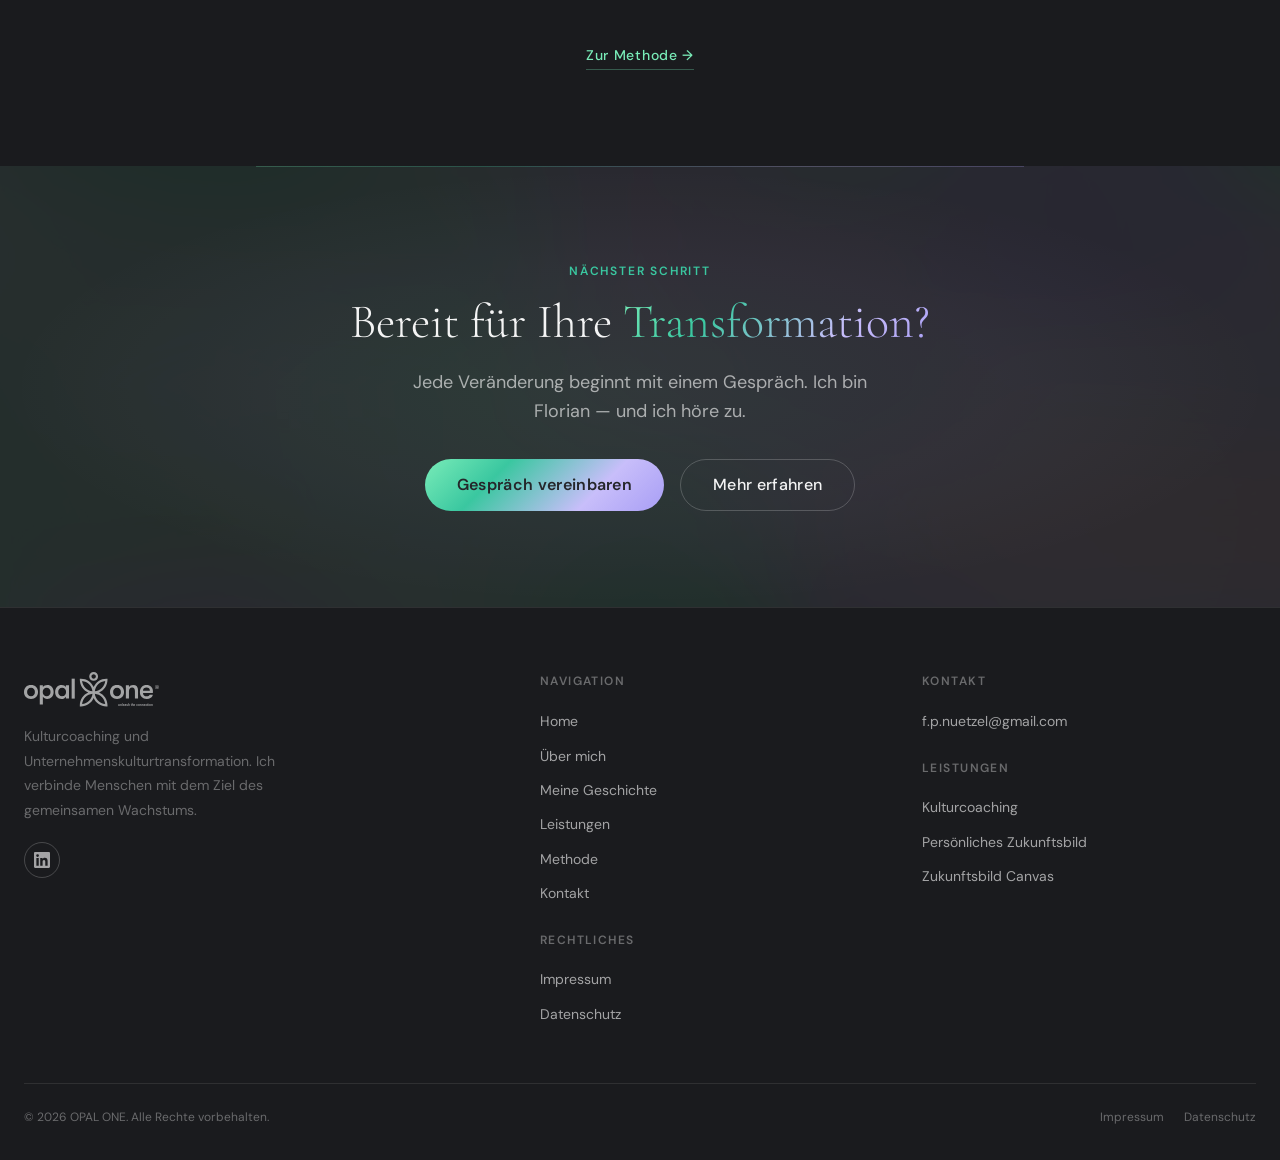
==== commit 22d99532: "Add personal story page 'Meine Geschichte' Neue Seite geschichte.html mit fünf Kapiteln: Die Idee, D" ====
--- a/index.html
+++ b/index.html
@@ -295,6 +295,7 @@
           <ul>
             <li><a href="index.html">Home</a></li>
             <li><a href="ueber-uns.html">Über mich</a></li>
+            <li><a href="geschichte.html">Meine Geschichte</a></li>
             <li><a href="leistungen.html">Leistungen</a></li>
             <li><a href="methode.html">Methode</a></li>
             <li><a href="kontakt.html">Kontakt</a></li>
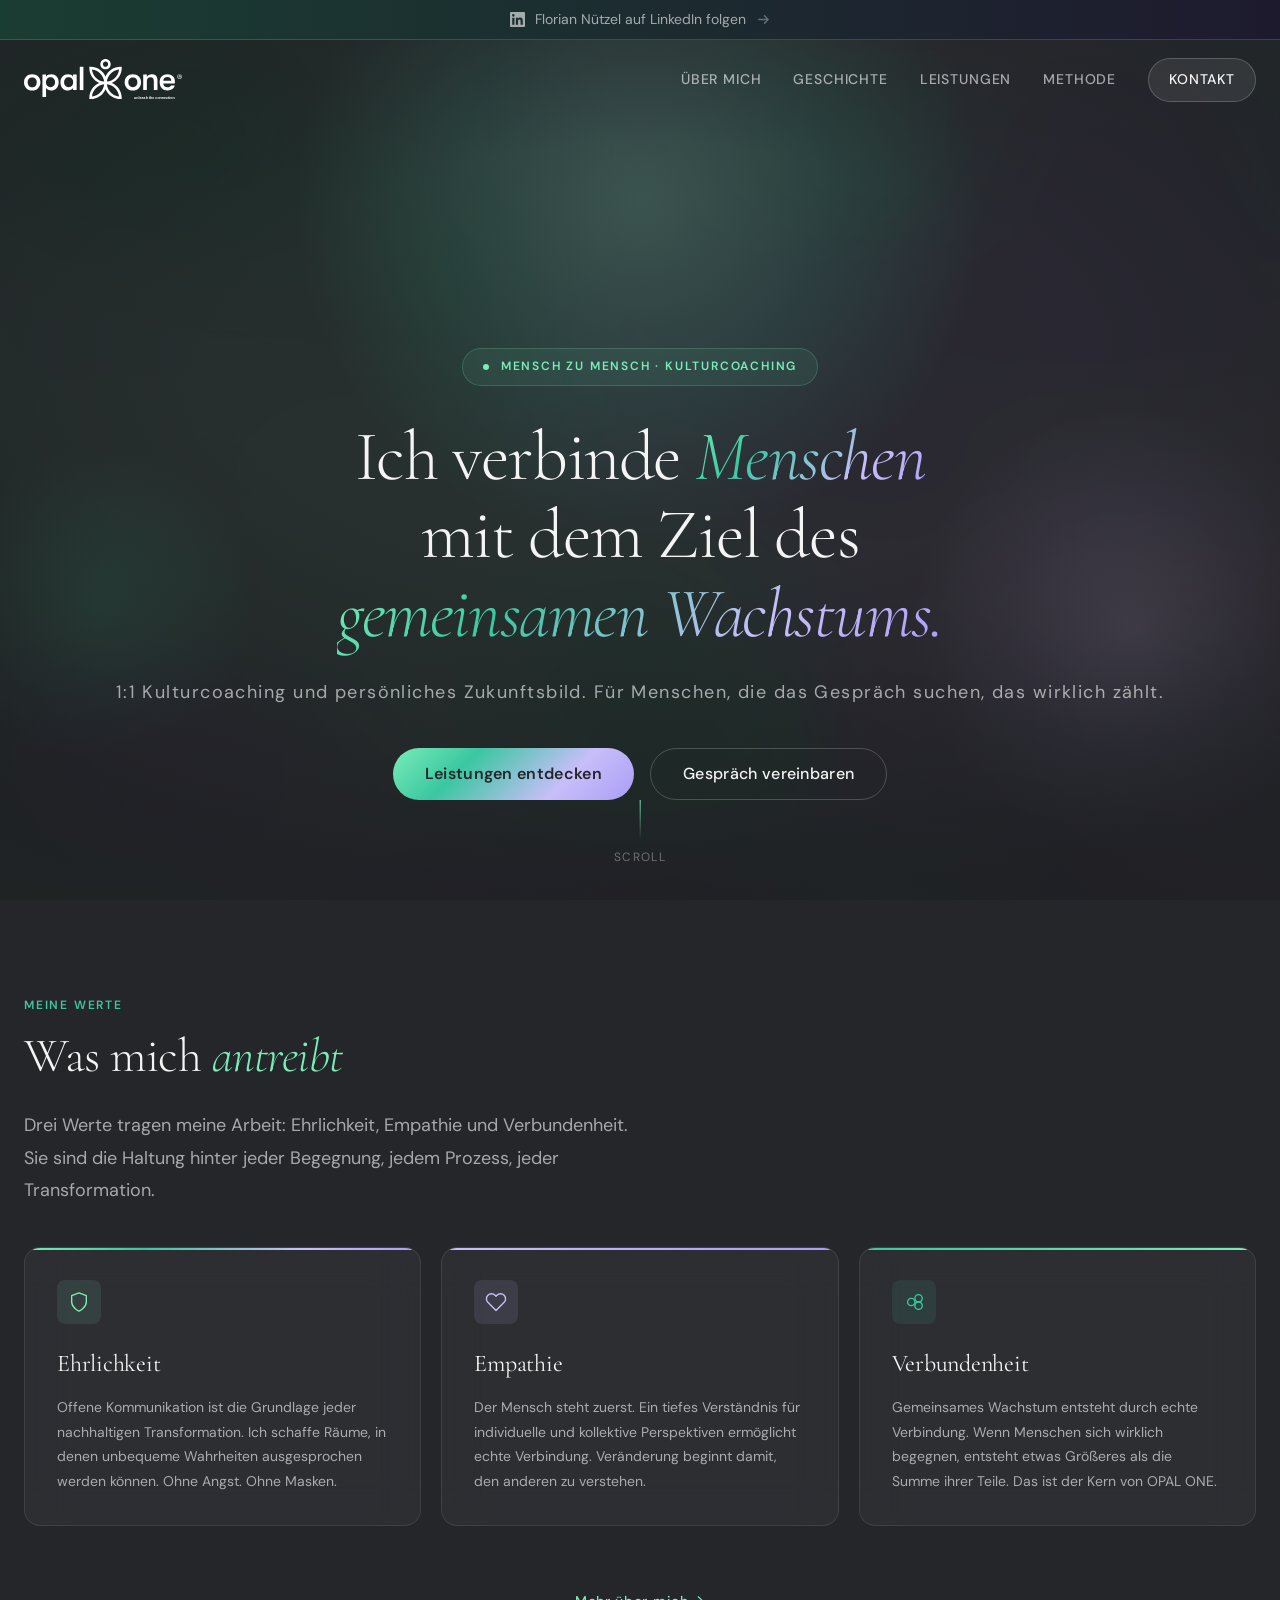
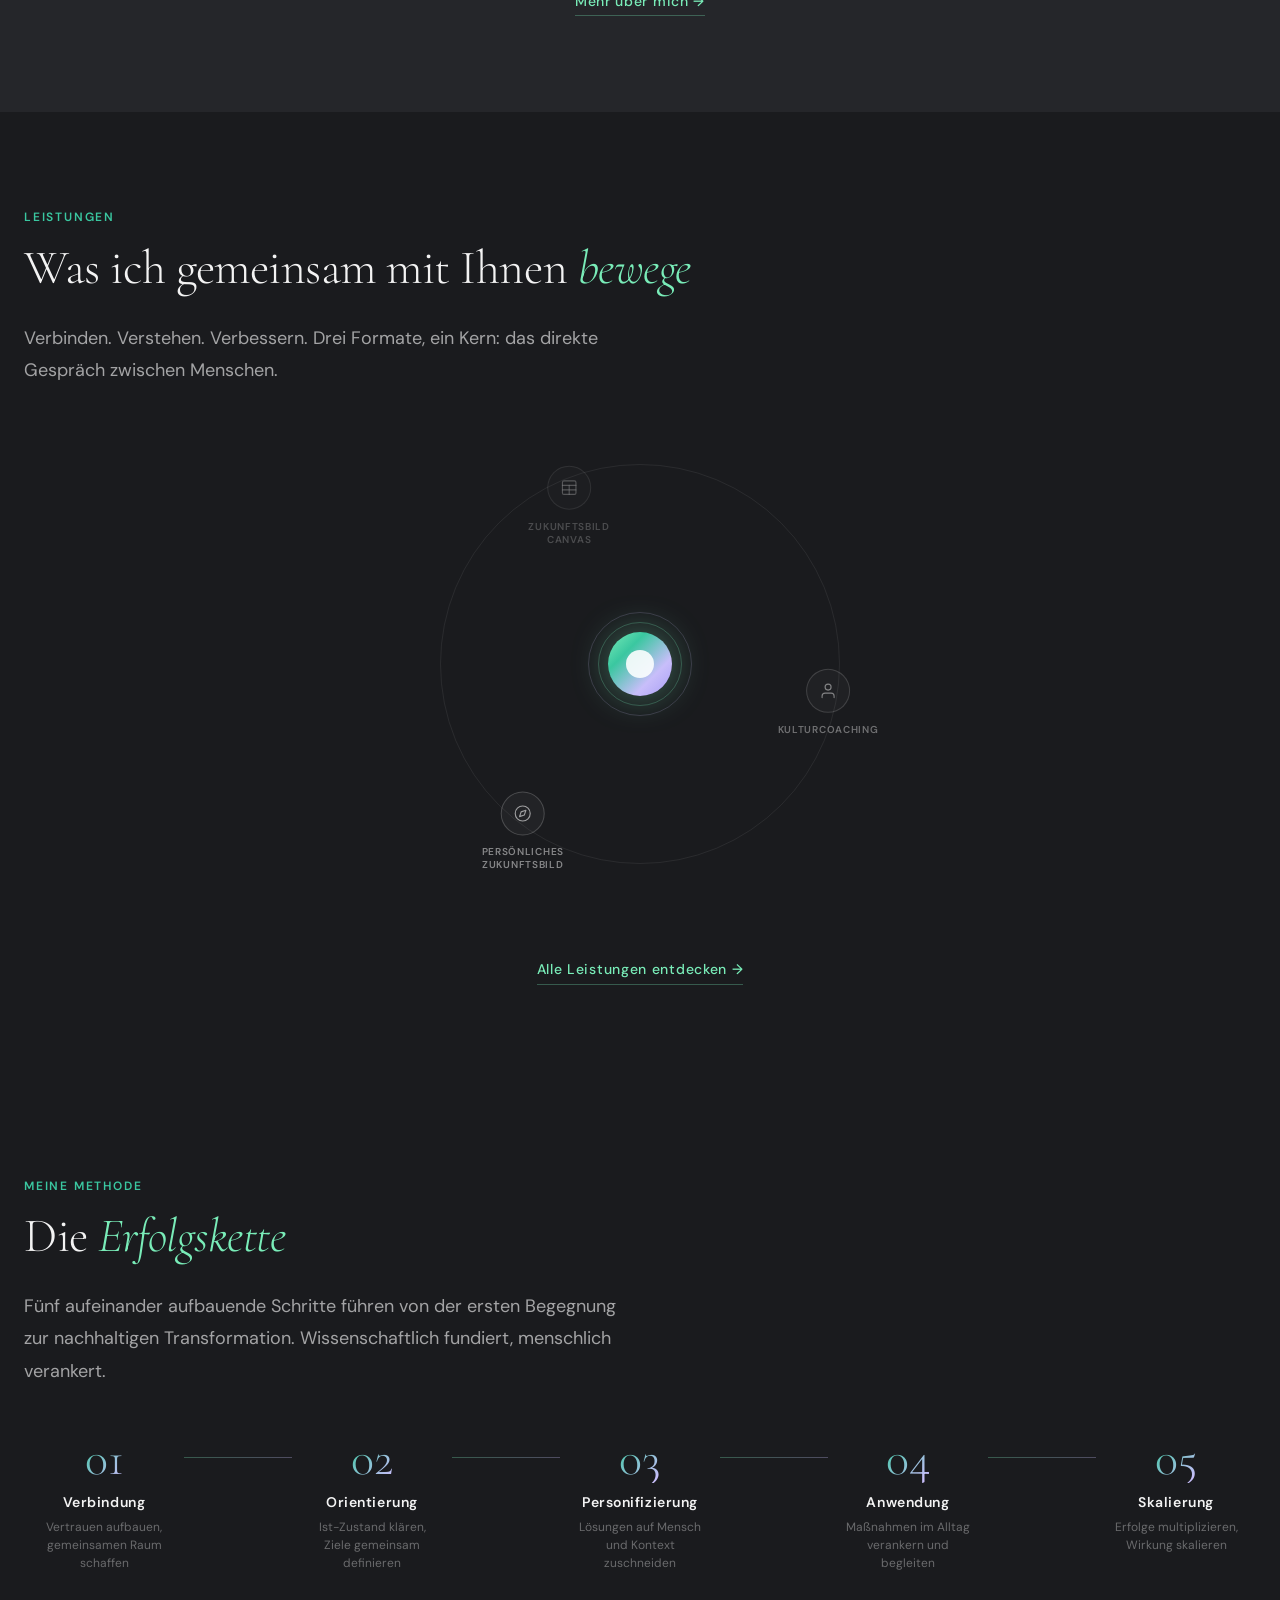
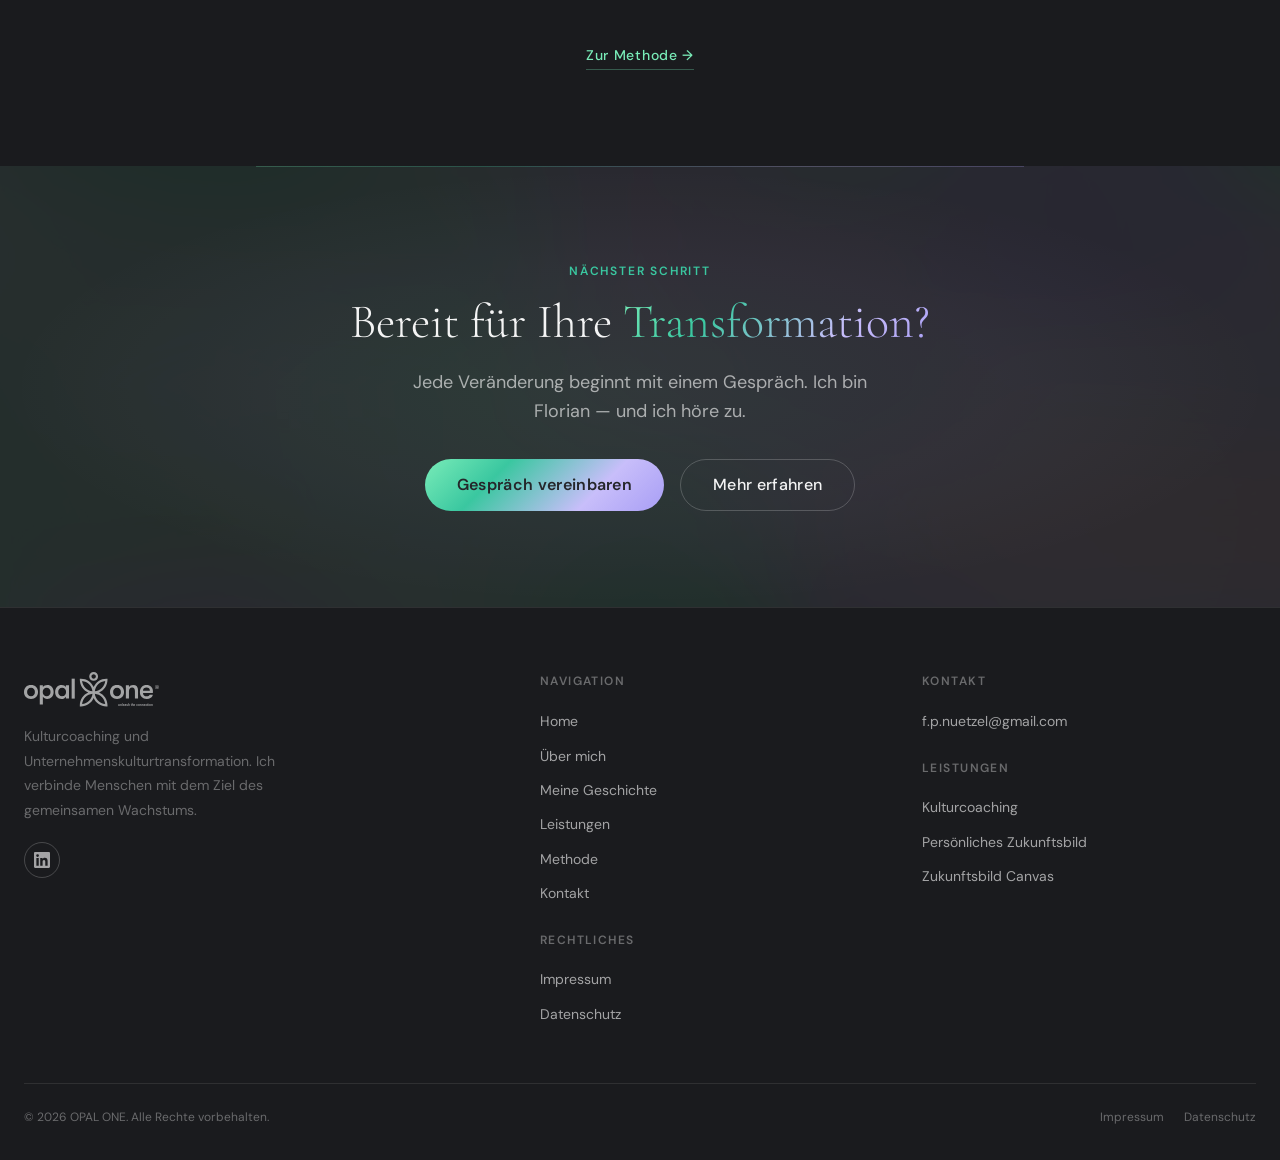
==== commit d5b37114: "Navigation: "Geschichte" in Hauptmenü und Footer ergänzt Seite geschichte.html in Desktop-Nav, Mobil" ====
--- a/index.html
+++ b/index.html
@@ -64,6 +64,7 @@
       </a>
       <ul class="nav-links" role="list">
         <li><a href="ueber-uns.html">Über mich</a></li>
+        <li><a href="geschichte.html">Geschichte</a></li>
         <li><a href="leistungen.html">Leistungen</a></li>
         <li><a href="methode.html">Methode</a></li>
         <li><a href="kontakt.html" class="nav-cta">Kontakt</a></li>
@@ -76,6 +77,7 @@
 
   <nav class="nav-mobile" id="mobile-nav" aria-label="Mobile Navigation">
     <a href="ueber-uns.html">Über mich</a>
+    <a href="geschichte.html">Geschichte</a>
     <a href="leistungen.html">Leistungen</a>
     <a href="methode.html">Methode</a>
     <a href="kontakt.html">Kontakt</a>
